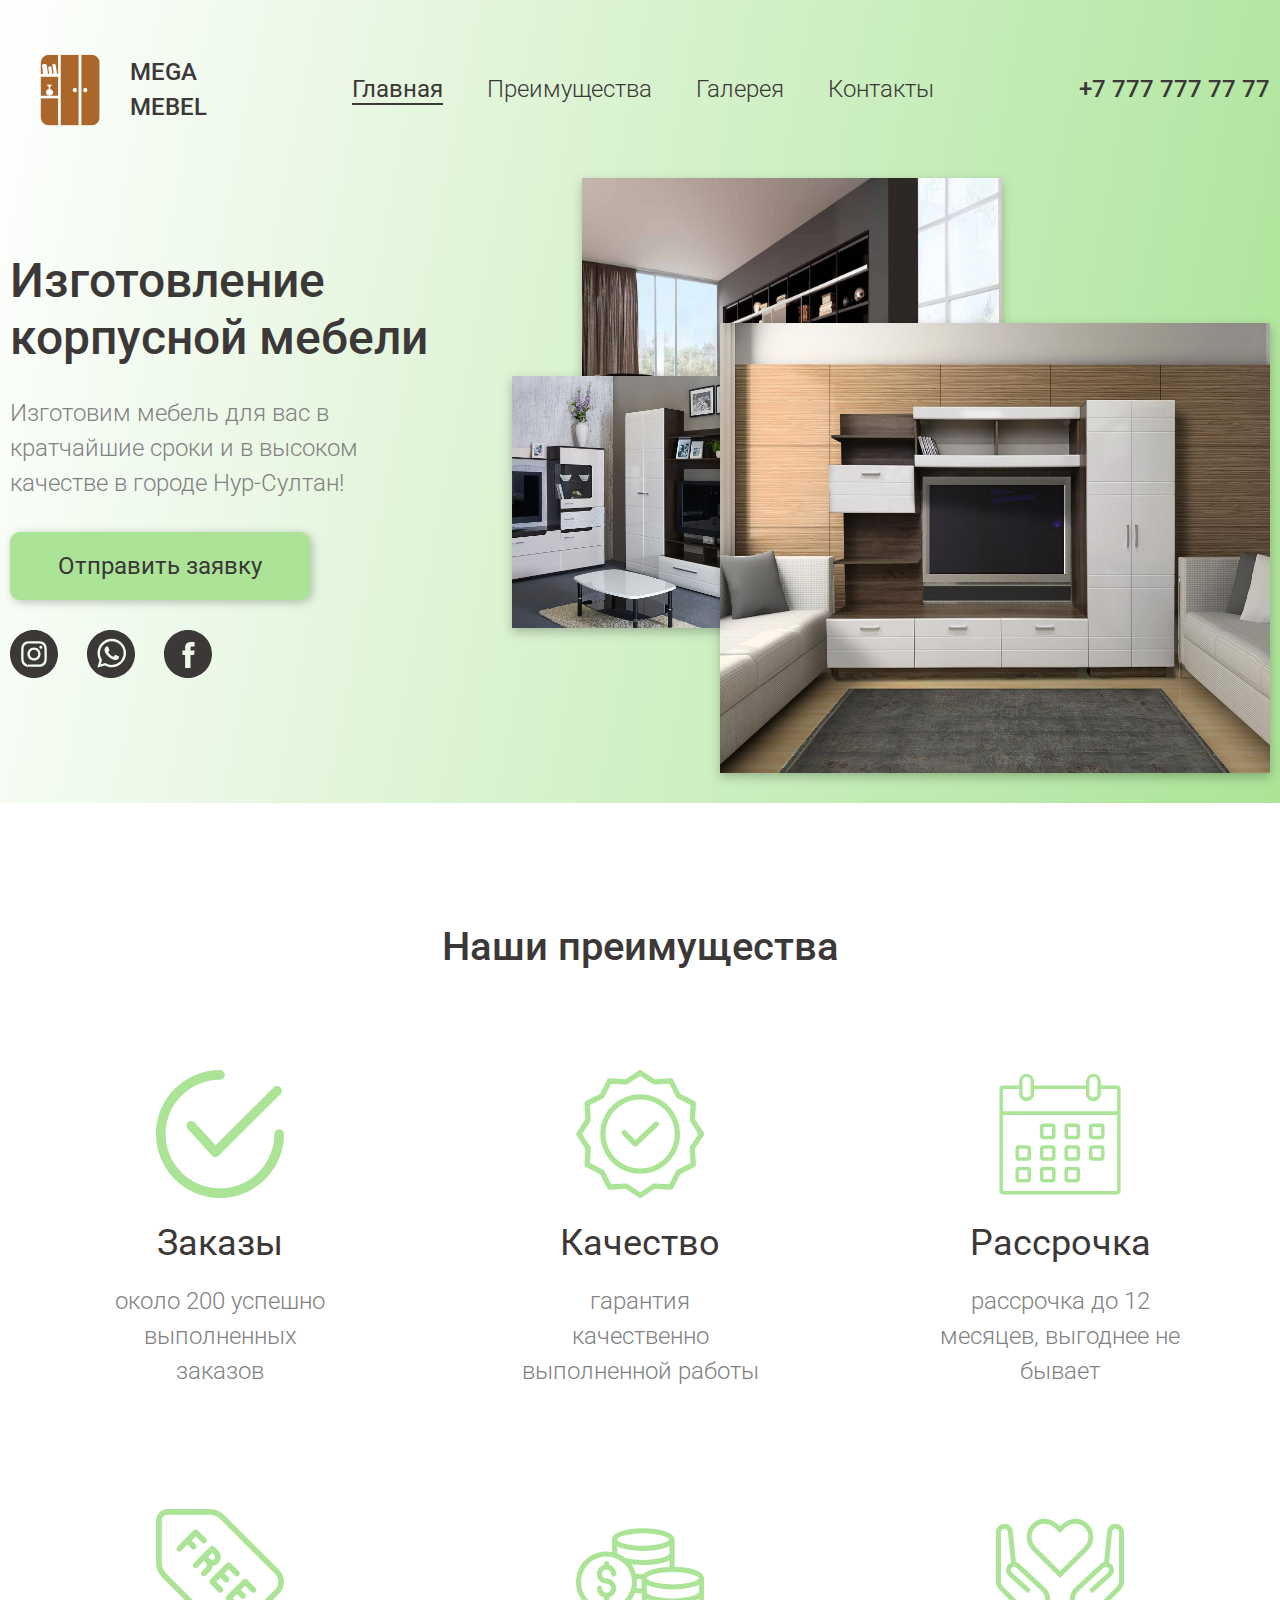
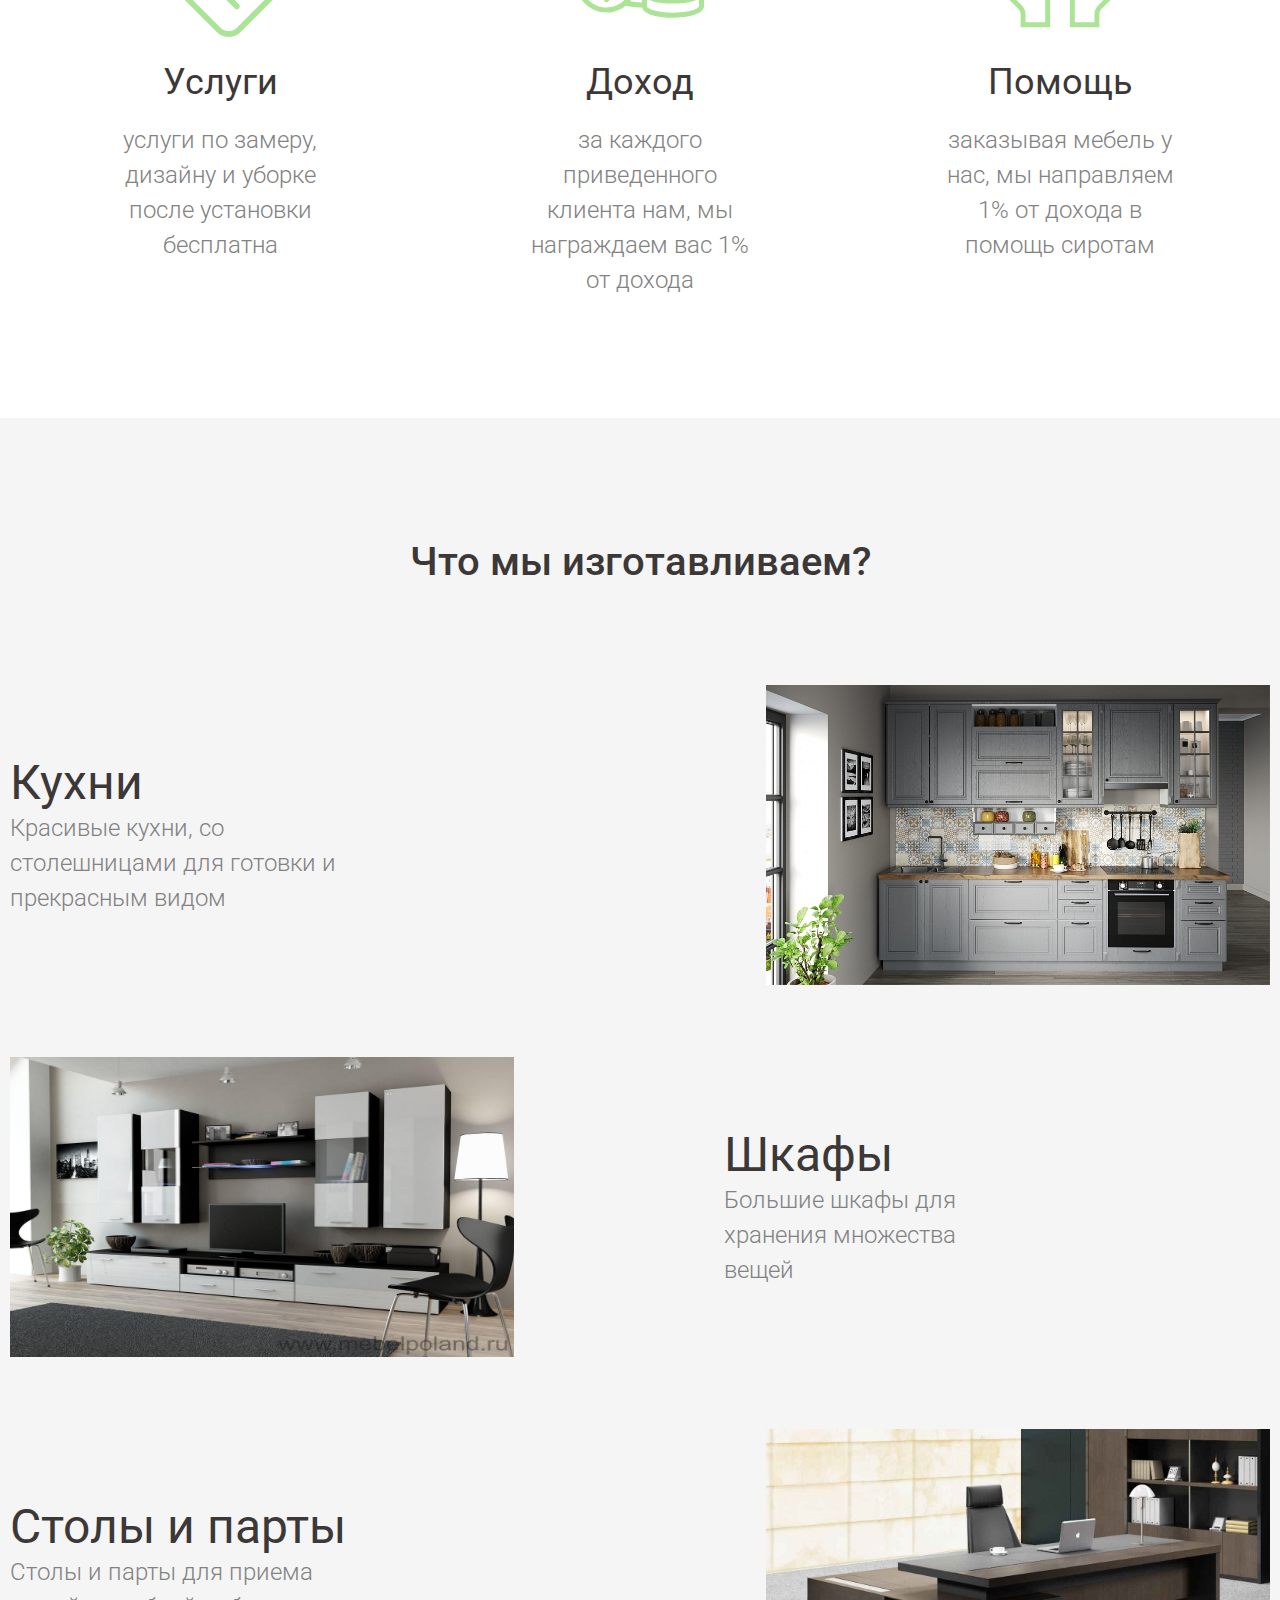
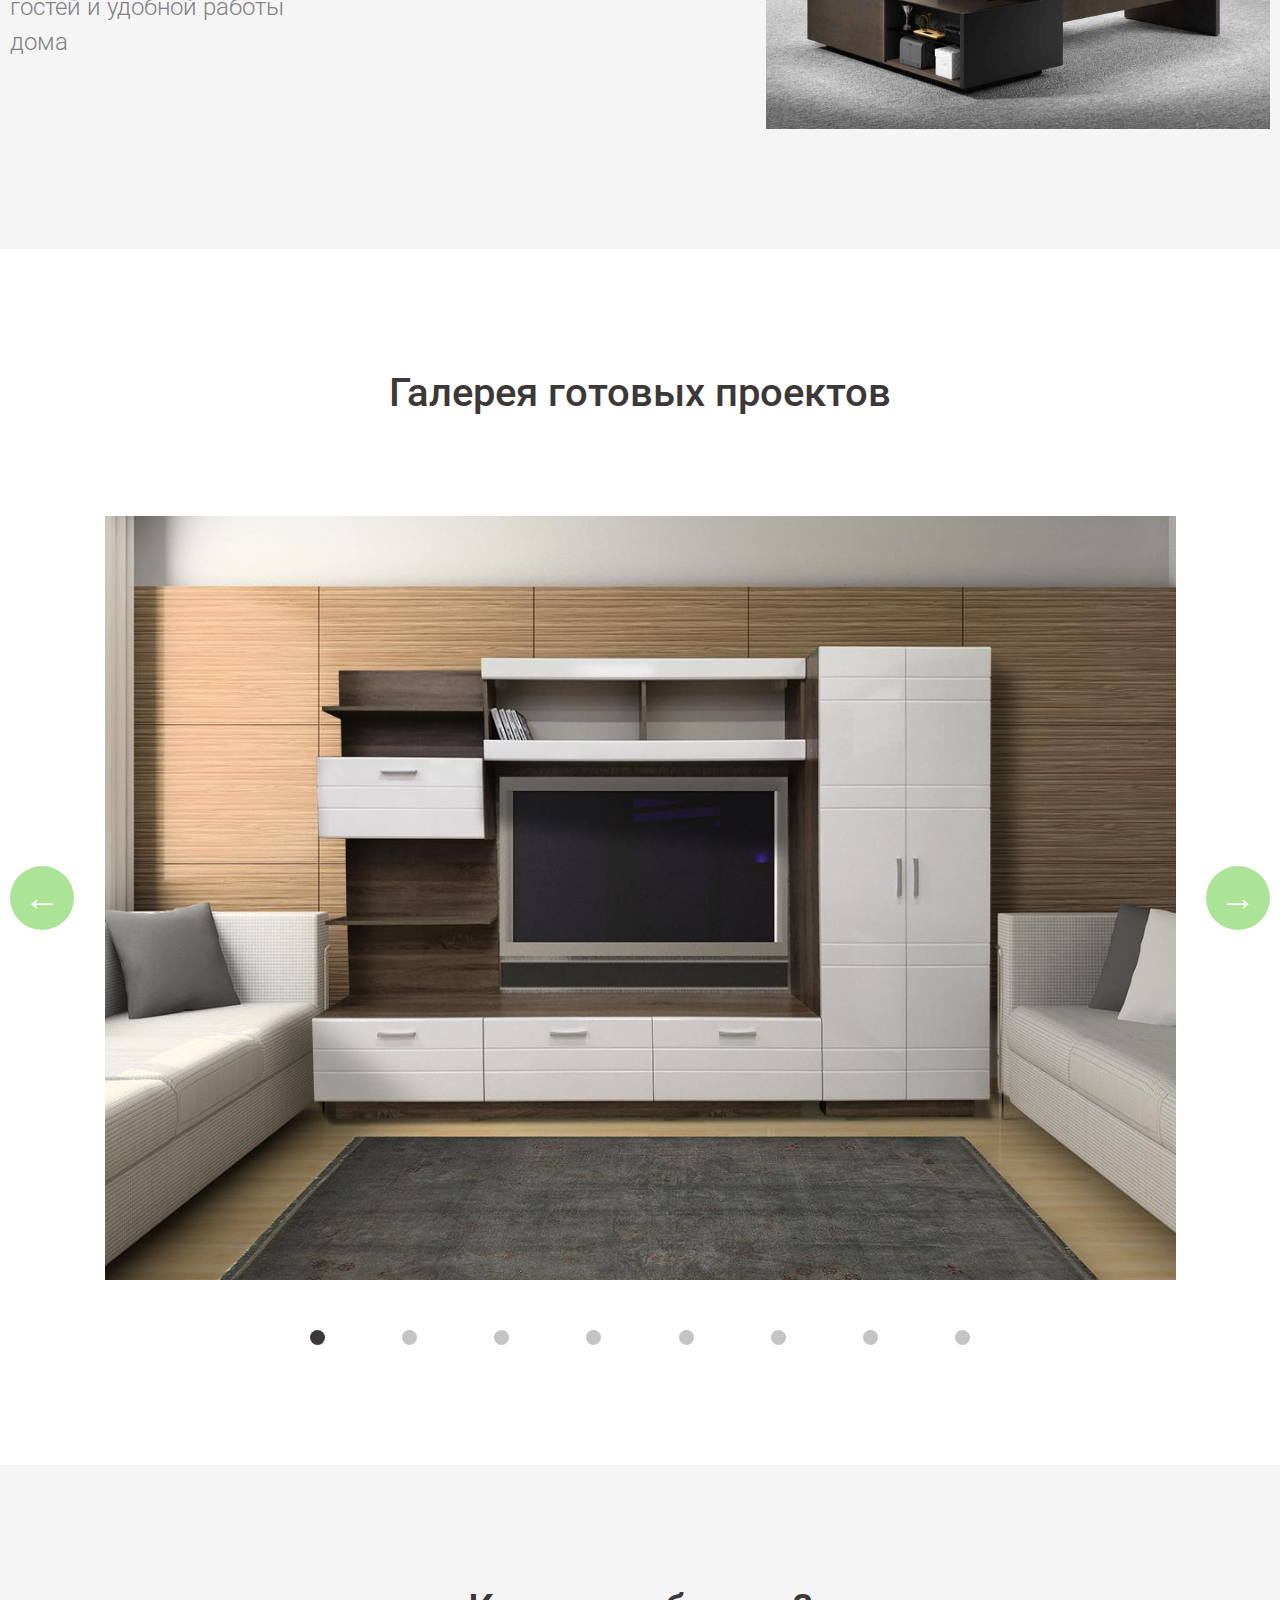
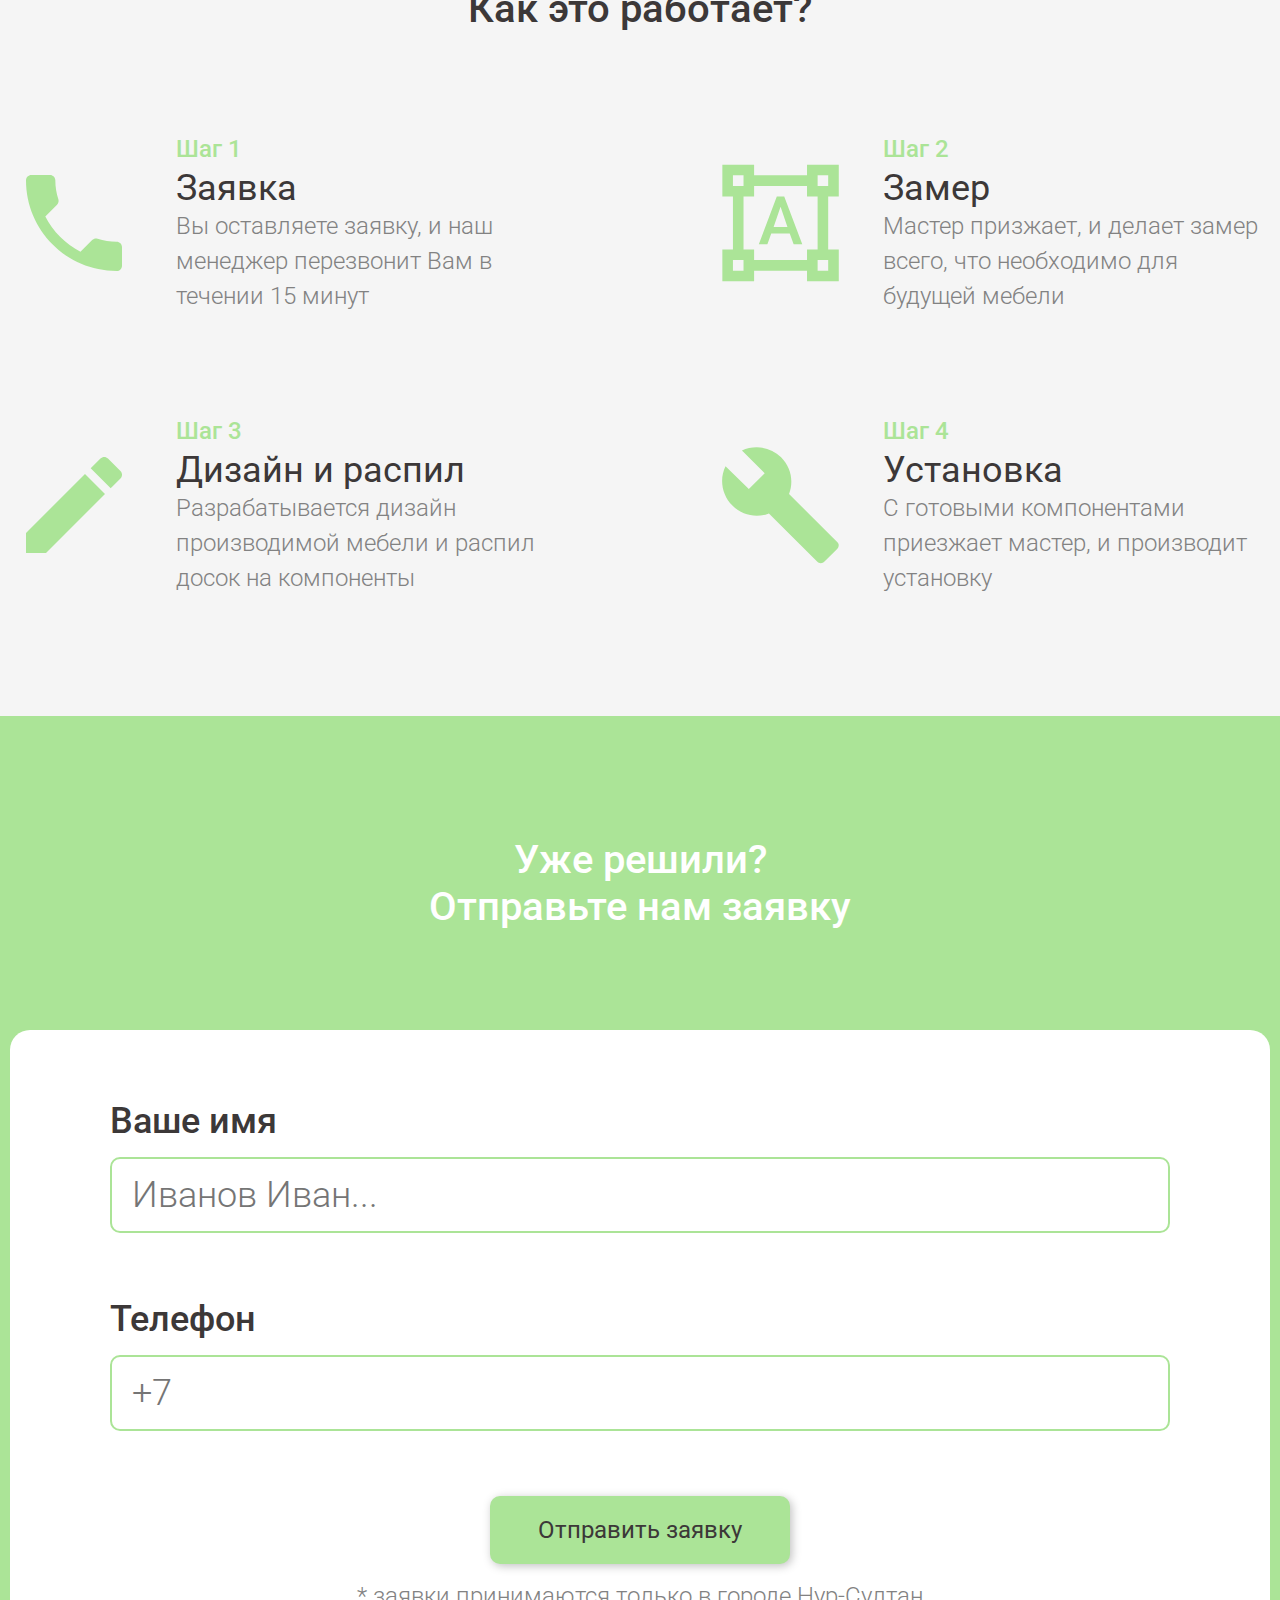
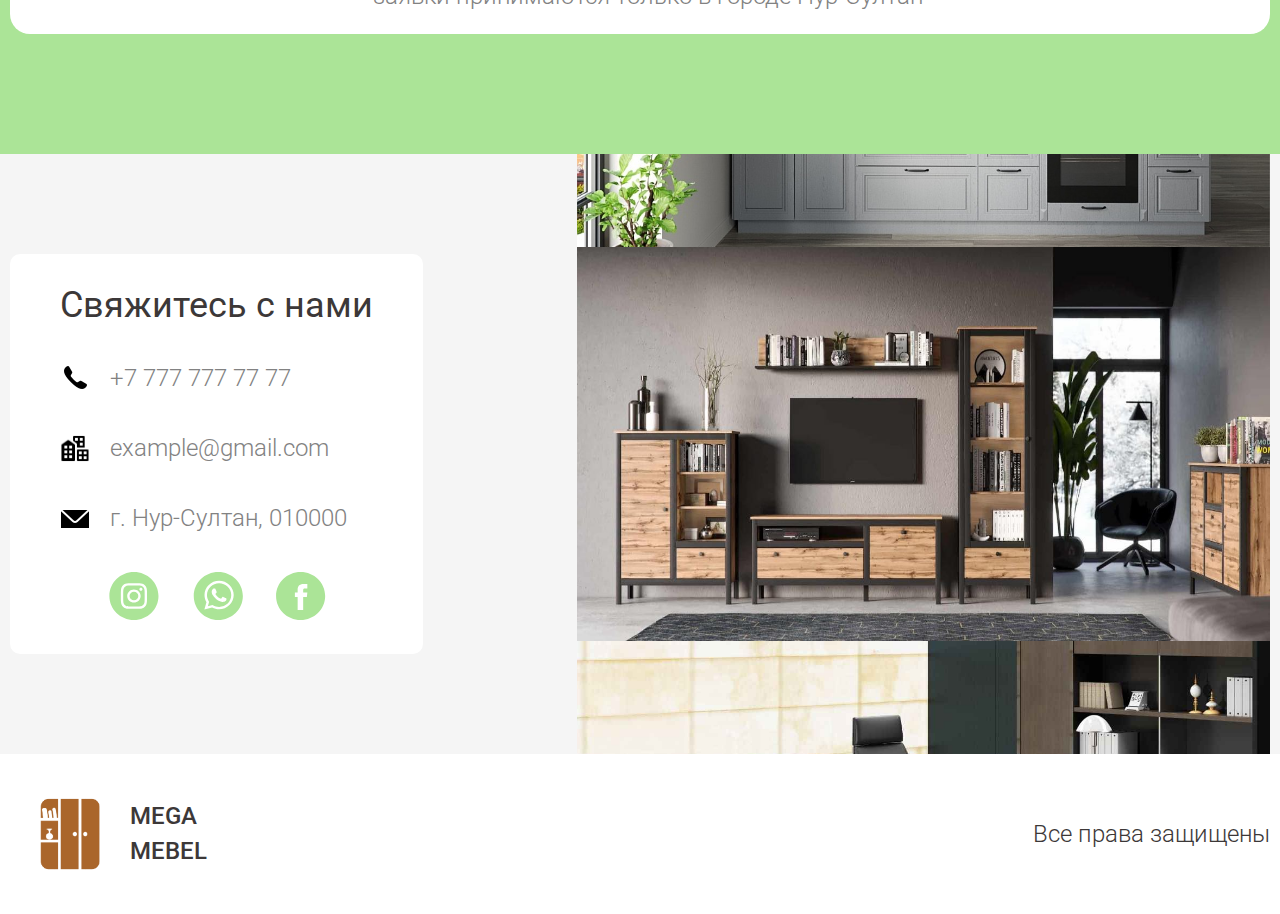
==== index.html @ 8c38f482 "gallery slider features implemented" ====
<!DOCTYPE html>
<html lang="en">
<head>
    <meta charset="UTF-8">
    <meta http-equiv="X-UA-Compatible" content="IE=edge">
    <meta name="viewport" content="width=device-width, initial-scale=1.0">
    <title>MegaMebel</title>
    <link rel="stylesheet" href="style.css">
    <script defer src="main.js"></script>
</head>
<body>
    <header id="main">
        <div class="wrapper header">
            <div class="header__top">
                <div class="logo__container">
                    <img src="assets/images/mebel.png" alt="logo" class="logo" width="120px">
                    <div>
                        <p class="sub-title sub-title_dark">MEGA</p>
                        <p class="sub-title sub-title_dark">MEBEL</p>
                    </div>
                </div>
                <nav class="header__nav">
                    <ul class="menu">
                        <div class="menu-links">
                        <li class="menu__item"><a href="#main" class="menu__link active">Главная</a></li>
                        <li class="menu__item"><a href="#advantages"  class="menu__link">Преимущества</a></li>
                        <li class="menu__item"><a href="#gallery" class="menu__link">Галерея</a></li>
                        <li class="menu__item"><a href="#contacts" class="menu__link">Контакты</a></li>
                        </div>
                    </ul>
                </nav>
                <button class="menu-btn open-menu-btn"><img src="assets/icons/menu.svg" alt=""></button>
                <p class="sub-title sub-title_dark phone">+7 777 777 77 77</p>
            </div>
        <div class="container">
                <div class="header__middle">
                    <div class="offer__container">
                        <h1>Изготовление корпусной мебели</h1>
                        <p class="sub-title">Изготовим мебель для вас в кратчайшие сроки и в высоком качестве в городе Нур-Султан!</p>
                        <button class="btn">Отправить заявку</button>
                        <div class="socials">
                            <a href="https://www.instagram.com/megamebelkz/" class="social-icon"><img src="assets/icons/Instagram_black.svg" alt="" ></a>
                            <a href="https://api.whatsapp.com/send?phone=77022656211" class="social-icon"><img src="assets/icons/WhatsApp_black.svg" alt="" ></a>
                            <a href="" class="social-icon"><img src="assets/icons/Facebook_black.svg" alt="" ></a>
                        </div>
                    </div>
                    <div class="offer__images">
                        <img src="assets/images/6.jpg" alt="" class="offer__image offer__image-1">
                        <img src="assets/images/12.jpg" alt="" class="offer__image offer__image-2">
                        <img src="assets/images/30-1.jpg" alt="" class="offer__image offer__image-3">
                    </div>
                </div>
            </div>
        </div>
    </header>

    <section id="advantages">
        <div class="container">
            <div class="wrapper">
                <div class="content">
                    <h2>Наши преимущества</h2>
                    <div class="advantages__list">
                        <div class="advantages__item">
                            <img src="assets/icons/checked.svg" alt="">
                            <h3 class="title advantages__title">Заказы</h3>
                            <p class="sub-title">около 200 успешно выполненных заказов</p>
                        </div>

                        <div class="advantages__item">
                            <img src="assets/icons/quality.svg" alt="">
                            <h3 class="title advantages__title">Качество</h3>
                            <p class="sub-title">гарантия качественно выполненной работы</p>
                        </div>

                        <div class="advantages__item">
                            <img src="assets/icons/calendar.svg" alt="">
                            <h3 class="title advantages__title">Рассрочка</h3>
                            <p class="sub-title">рассрочка до 12 месяцев, выгоднее не бывает</p>
                        </div>
                        <div class="advantages__item w-margin">
                            <img src="assets/icons/free.svg" alt="">
                            <h3 class="title advantages__title">Услуги</h3>
                            <p class="sub-title">услуги по замеру, дизайну и уборке после установки бесплатна</p>
                        </div>

                        <div class="advantages__item w-margin">
                            <img src="assets/icons/dollar.svg" alt="">
                            <h3 class="title advantages__title">Доход</h3>
                            <p class="sub-title">за каждого приведенного клиента нам, мы награждаем вас 1% от дохода</p>
                        </div>

                        <div class="advantages__item w-margin">
                            <img src="assets/icons/charity.svg" alt="">
                            <h3 class="title advantages__title">Помощь</h3>
                            <p class="sub-title">заказывая мебель у нас, мы направляем 1% от дохода в помощь сиротам</p>
                        </div>
                    </div>
                </div>
            </div>
        </div>
    </section>

    <section id="production">
        <div class="container">
            <div class="wrapper">
                <div class="content">
                    <h2>Что мы изготавливаем?</h2>
                    <div class="production__item">
                        <div>
                            <h3 class="title big-title">Кухни</h3>
                        <p class="sub-title">Красивые кухни, со столешницами для готовки и прекрасным видом</p>
                        </div>
                        <img src="assets/images/kuhonnaya-mebel.jpg" alt="">
                    </div>

                    <div class="production__item production__item_right">
                        <div>
                            <h3 class="title big-title">Шкафы</h3>
                        <p class="sub-title">Большие шкафы для хранения множества вещей</p>
                        </div>
                        <img src="assets/images/15737.750@2x.jpg" alt="">
                    </div>

                    <div class="production__item">
                        <div>
                            <h3 class="title big-title">Столы и парты</h3>
                        <p class="sub-title">Столы и парты для приема гостей и удобной работы дома</p>
                        </div>
                        <img src="assets/images/79b757f9c3e40ebe2acb0b3ceb1c885aa515e4fa_optimizm.jpg" alt="">
                    </div>
                </div>
            </div>
        </div>
    </section>

    <section id="gallery">
        <div class="container">
            <div class="wrapper">
                <div class="content">
                    <h2>Галерея готовых проектов</h2>
                    <div class="gallery-content">
                        <button class="arrow-btn left-arrow">&larr;</button>
                        <img src="" alt="" class="gallery-img">
                        <button class="arrow-btn right-arrow">&rarr;</button>
                    </div>
                    <div class="dots">
                        <div class="dot dot_active"></div>
                        <div class="dot"></div>
                        <div class="dot"></div>
                        <div class="dot"></div>
                        <div class="dot"></div>
                        <div class="dot"></div>
                        <div class="dot"></div>
                        <div class="dot"></div>
                    </div>
                </div>
            </div>
        </div>
    </section>

    <section id="how-it-work">
        <div class="container">
            <div class="wrapper">
                <div class="content">
                    <h2>Как это работает?</h2>
                    <div class="how-it-work__content">
                        <div class="how-it-work__item">
                            <img src="assets/icons/phone.svg" alt="">
                            <div class="how-it-work__text">
                                <p class="sub-title sub-title_green">Шаг 1</p>
                                <h3 class="title">Заявка</h3>
                                <p class="sub-title">Вы оставляете заявку, и наш менеджер  перезвонит Вам в течении 15 минут</p>
                            </div>
                        </div>
                        <div class="how-it-work__item">
                            <img src="assets/icons/format_shapes.svg" alt="">
                            <div class="how-it-work__text">
                                <p class="sub-title sub-title_green">Шаг 2</p>
                                <h3 class="title">Замер</h3>
                                <p class="sub-title">Мастер призжает, и делает замер всего, что необходимо для будущей мебели</p>
                            </div>
                        </div>
                        <div class="how-it-work__item">
                            <img src="assets/icons/create.svg" alt="">
                            <div class="how-it-work__text">
                                <p class="sub-title sub-title_green">Шаг 3</p>
                                <h3 class="title">Дизайн и распил</h3>
                                <p class="sub-title">Разрабатывается дизайн производимой мебели и распил досок на компоненты</p>
                            </div>
                        </div>
                        <div class="how-it-work__item">
                            <img src="assets/icons/build.svg" alt="">
                            <div class="how-it-work__text">
                                <p class="sub-title sub-title_green">Шаг 4</p>
                                <h3 class="title">Установка</h3>
                                <p class="sub-title">С готовыми компонентами приезжает мастер, и производит установку</p>
                            </div>
                        </div>
                    </div>
                </div>
            </div>
        </div>
    </section>
    

    <section id="form">
        <div class="container">
            <div class="wrapper">
                <div class="content">
                    <h2>Уже решили? <br>
                        Отправьте нам заявку</h2>
                        <form class="form__container">
                            <label for="name-input">Ваше имя</label>
                            <input type="text" class="input-name" placeholder="Иванов Иван...">
                            <label for="phone-input">Телефон</label>
                            <input type="text" class="input-phone" placeholder="+7">
                            <button class="btn">Отправить заявку</button>
                            <p class="sub-title">* заявки принимаются только в городе Нур-Султан</p>
                        </form>
                </div>
            </div>
        </div>
    </section>

    <section id="contacts">
        <div class="container">
            <div class="contacts-container">
                <div class="contacts-box">
                    <h3 class="title">Свяжитесь с нами</h3>
                    <div class="contact-item">
                        <img src="assets/icons/Phone small.svg" alt="">
                        <p class="sub-title">+7 777 777 77 77</p>
                    </div>
                    <div class="contact-item">
                        <img src="assets/icons/Downtown.svg" alt="">
                        <p class="sub-title">example@gmail.com</p>
                    </div>
                    <div class="contact-item">
                        <img src="assets/icons/Mail.svg" alt="">
                        <p class="sub-title">г. Нур-Султан, 010000</p>
                    </div>
                    <div class="socials">
                        <a href="https://www.instagram.com/megamebelkz/" class="social-icon"><img src="assets/icons/Instagram_green.svg" alt="" ></a>
                        <a href="https://api.whatsapp.com/send?phone=77022656211" class="social-icon"><img src="assets/icons/WhatsApp_green.svg" alt="" ></a>
                        <a href="" class="social-icon"><img src="assets/icons/Facebook_green.svg" alt="" ></a>
                    </div>
                </div>
                
                <div class="contacts-images">
                    <img src="assets/images/kuhonnaya-mebel.jpg" alt="">
                    <img src="assets/images/Mebel.jpg" alt="">
                    <img src="assets/images/79b757f9c3e40ebe2acb0b3ceb1c885aa515e4fa_optimizm.jpg" alt="">
                </div>
            </div>
        </div>
    </section>

    <footer id="footer">
        <div class="container">
            <div class="wrapper footer">
                <div class="footer-content">
                    <div class="logo__container">
                        <img src="assets/images/mebel.png" alt="logo" class="logo" width="120px">
                        <div>
                            <p class="sub-title sub-title_dark">MEGA</p>
                            <p class="sub-title sub-title_dark">MEBEL</p>
                        </div>
                    </div>
                    <p class="rights-text">Все права защищены</p>
                </div>
            </div>
        </div>
    </footer>

    <div class="burger-menu">
        <div class="menu-links">
            <a href="#main" class="link">Главная</a>
            <a href="#advantages" class="link">Преимущества</a>
            <a href="#gallery" class="link">Галерея</a>
            <a href="#contacts" class="link">Контакты</a>
        </div>
        <button class="menu-btn close-menu-btn"><img src="assets/icons/close.svg" alt=""></button>
    </div>
</body>
</html>
---- style.css ----
@import url("https://fonts.googleapis.com/css2?family=Roboto:wght@300;400;500&display=swap");

/* Variables */
:root {
  --primary: #abe497;
  --title-color: #3c3838;
  --sub-title-color: #828282;
  --section-background: #f5f5f5;
}
/* Variables */

/* General */

*,
*::after,
*::before {
  margin: 0;
  padding: 0;
  box-sizing: border-box;
  font-family: "Roboto", sans-serif;
  color: var(--title-color);
}

.container {
  max-width: 1300px;
  margin: 0 auto;
}

.wrapper {
  padding: 120px 10px;
}

.wrapper.header {
  padding: 30px 10px;
}

.content h2 {
  text-align: center;
  margin-bottom: 100px;
}

h1 {
  font-size: 3rem;
  font-weight: 500;
}

h2 {
  font-size: 40px;
  font-weight: 500;
}

.title {
  font-weight: 400;
  font-size: 36px;
}

.sub-title {
  color: var(--sub-title-color);
  font-weight: 300;
  font-size: 24px;
  line-height: 146%;
}

.sub-title_dark {
  color: #3c3838;
  font-weight: 500;
}

.title.big-title {
  font-size: 3rem;
}

.btn {
  font-family: "Roboto", sans-serif;
  font-size: 24px;
  font-weight: 400;
  color: var(--title-color);
  padding: 20px 48px;
  background-color: var(--primary);
  border-radius: 10px;
  box-shadow: 2px 2px 10px rgba(0, 0, 0, 0.25);
  cursor: pointer;
  border: none;
  width: 300px;
}

.btn:hover {
  filter: brightness(0.9);
}

/* General */

/* Burger menu */

.burger-menu {
  position: fixed;
  top: 0;
  right: 0;
  height: 100vh;
  background-color: #ffffff;
  padding: 2rem;
  text-align: center;
  z-index: 100;
  transition: transform 300ms ease-in-out;
  transform: translateX(100%);
}

.burger-menu a {
  display: block;
  font-size: 2rem;
  text-decoration: none;
  color: var(--title-color);
  margin-bottom: 2rem;
  transition: color 200ms ease-in-out;
}

.burger-menu a:first-child {
  margin-top: 2rem;
}

.burger-menu a:hover {
  color: var(--primary);
}

.close-menu-btn {
  position: fixed;
  top: 20px;
  right: 20px;
}

.menu-btn {
  display: none;
  background-color: transparent;
  border: none;
  cursor: pointer;
}

.menu-btn img {
  width: 40px;
}

/* Burger menu */

/* Header */

.header__top {
  display: flex;
  justify-content: space-between;
  align-items: center;
}

.logo__container {
  display: flex;
  align-items: center;
}

.menu {
  list-style-type: none;
}

.menu__item {
  display: inline-block;
  padding: 0 20px;
}

.menu__link {
  text-decoration: none;
  font-weight: 300;
  font-size: 24px;
}

.menu__link:hover {
  border-bottom: 2px solid var(--title-color);
  line-height: 140%;
}

.menu__link.active {
  border-bottom: 2px solid var(--title-color);
  line-height: 140%;
  font-weight: 400;
}

.header__middle {
  display: flex;
  justify-content: space-between;
}

.offer__container {
  display: flex;
  flex-direction: column;
  width: 430px;
  height: 430px;
  justify-content: space-between;
  margin-top: 102px;
}

.social-icon {
  width: 48px;
  height: 48px;
}

.social-icon:hover > img {
  transform: scale(1.1);
}

.social-icon:not(:first-child) {
  margin-left: 25px;
}

.offer__images {
  width: 783px;
  height: 623px;
  position: relative;
}

.offer__image {
  position: absolute;
  box-shadow: 0px 4px 10px rgba(0, 0, 0, 0.25);
}

.offer__image-1 {
  bottom: 0;
  right: 0;
  width: 550px;
  height: 450px;
  z-index: 3;
}

.offer__image-2 {
  top: 28px;
  left: 95px;
  width: 420px;
  height: 366px;
  z-index: 1;
}

.offer__image-3 {
  left: 25px;
  top: 226px;
  width: 336px;
  height: 252px;
  z-index: 2;
}
/* Header */

/* Advantages section */
.advantages__list {
  display: flex;
  flex-wrap: wrap;
  justify-content: space-around;
}

.advantages__item {
  width: 30%;
  text-align: center;
  margin-bottom: 120px;
}

.advantages__item img {
  width: 128px;
  height: 128px;
  margin-bottom: 20px;
}

.advantages__item h3 {
  margin-bottom: 20px;
}

.advantages__item p {
  width: 240px;
  margin: 0 auto;
}

.advantages__item.w-margin {
  margin-bottom: 0;
}

/* Advantages section  */

/* Production section */

.production__item {
  display: flex;
  align-items: center;
  justify-content: space-between;
}

.production__item_right {
  flex-direction: row-reverse;
}

.production__item img {
  width: 40%;
  height: 300px;
}

.production__item p {
  width: 50%;
}

.production__item:not(:last-child) {
  margin-bottom: 72px;
}

/* Production section */

/* Gallery section */

.gallery-content {
  display: flex;
  align-items: center;
  justify-content: space-between;
  margin-bottom: 50px;
}

.gallery-content img {
  width: 85%;
}

.arrow-btn {
  background-color: var(--primary);
  color: #ffffff;
  font-size: 36px;
  border: none;
  border-radius: 100%;
  width: 64px;
  height: 64px;
  cursor: pointer;
}

.arrow-btn:hover {
  transform: scale(1.1);
}

.dots {
  display: flex;
  justify-content: space-between;
  padding: 0 300px;
}

.dot {
  width: 15px;
  height: 15px;
  background-color: #c4c4c4;
  border-radius: 100%;
}

.dot_active {
  background-color: var(--title-color);
}
/* Gallery section */

/* How it work section */

.how-it-work__content {
  display: grid;
  grid-template-columns: 1fr 1fr;
  grid-template-rows: 1fr 1fr;
  gap: 99px 153px;
}

.how-it-work__item {
  display: flex;
  width: 100%;
  align-items: center;
  justify-content: space-between;
}

.how-it-work__item img {
  width: 128px;
  height: 128px;
}

.how-it-work__text {
  width: 70%;
}

.sub-title_green {
  color: var(--primary);
  font-weight: 500;
}

/* How it work section */

/* Form section  */

#form h2 {
  color: #ffffff;
}

.form__container {
  display: flex;
  min-width: 70%;
  margin: 0 auto;
  flex-direction: column;
  background-color: #ffffff;
  padding: 70px 100px 20px 100px;
  border-radius: 20px;
}

.form__container label {
  display: block;
  text-align: left;
  font-size: 36px;
  font-weight: 500;
  margin-bottom: 15px;
}

.form__container input {
  padding: 15px 20px;
  border-radius: 10px;
  border: 2px solid var(--primary);
  font-size: 36px;
  margin-bottom: 65px;
  font-weight: 300;
}

.form__container .btn {
  margin: 0 auto;
  margin-bottom: 15px;
}

.form__container .sub-title {
  text-align: center;
}

/* Form section  */

/* Contacts */

.contacts-container {
  display: flex;
  justify-content: space-between;
  height: 600px;
  align-items: center;
  overflow: hidden;
  padding: 0px 10px;
}

.contacts-box {
  background-color: #ffffff;
  border-radius: 10px;
  height: 400px;
  display: flex;
  flex-direction: column;
  justify-content: space-between;
  padding: 30px 50px;
}

.contacts-box .title {
  text-align: center;
}

.contacts-box .socials {
  margin: 0 auto;
}

.contact-item {
  display: flex;
  align-items: center;
}

.contact-item .sub-title {
  margin-left: 20px;
}

.contacts-images {
  width: 55%;
}

.contacts-images img {
  margin-top: -10px;
  width: 100%;
  height: 400px;
}

/* Contacts */

.footer {
  padding: 20px 10px;
}

.footer-content {
  display: flex;
  align-items: center;
  justify-content: space-between;
}

.rights-text {
  font-size: 24px;
  font-weight: 300;
  color: var(--title-color);
}

/* Sections background colors */

#main {
  background: linear-gradient(280.88deg, var(--primary), #ffffff);
}

#production {
  background-color: var(--section-background);
}

#how-it-work {
  background-color: var(--section-background);
}

#form {
  background-color: var(--primary);
}

#contacts {
  background-color: var(--section-background);
}

/* Sections background colors */

/* Media queries */
@media (max-width: 1100px) {
  .menu-btn {
    display: block;
  }
  /* Header */

  .wrapper {
    padding: 120px 40px;
  }

  .wrapper.header {
    padding: 30px 40px;
  }

  .container {
    max-width: 1100px;
  }

  .header__nav {
    display: none;
  }

  .phone {
    display: none;
  }

  .header__middle {
    flex-direction: column-reverse;
  }

  .offer__container {
    margin-top: 50px;
  }

  .offer__images {
    width: 590px;
    height: 400px;
    margin: 0 auto;
  }

  .offer__image-1 {
    bottom: 0;
    right: 0;
    width: 430px;
    height: 300px;
    z-index: 3;
  }

  .offer__image-2 {
    top: 14px;
    left: 80px;
    width: 298px;
    height: 223px;
    z-index: 1;
  }

  .offer__image-3 {
    left: 17px;
    top: 170px;
    width: 238px;
    height: 169px;
    z-index: 2;
  }
  /* Header */

  /* Advantages */
  .advantages__item {
    width: 45%;
  }
  /* Advantages */

  /* Production */

  .production__item,
  .production__item_right {
    flex-direction: column-reverse;
  }

  .production__item img {
    width: 90%;
    height: 350px;
  }

  .production__item div {
    margin-top: 30px;
    width: 100%;
  }

  .production__item p {
    width: 40%;
  }

  /* Gallery */
  .arrow-btn {
    width: 40px;
    height: 40px;
    font-size: 24px;
  }

  .dots {
    padding: 0 175px;
  }
  /* Gallery */

  /* How it work */
  .how-it-work__content {
    gap: 60px 110px;
  }

  .how-it-work__item {
    flex-direction: column;
    align-items: flex-start;
  }

  .how-it-work__text {
    width: 100%;
  }

  /* How it work */

  /* Contacts */

  .contacts-container {
    position: relative;
    padding: 0;
  }

  .contacts-box {
    width: 50%;
    margin: 0 auto;
    position: absolute;
    top: 50%;
    left: 50%;
    transform: translate(-50%, -50%);
    padding: 30px 30px;
  }

  .contacts-images {
    width: 100%;
  }

  .footer {
    padding: 20px 10px;
  }
  /* Contacts */
}

@media (min-width: 320px) and (max-width: 750px) {
  /* General */
  .content h2 {
    text-align: center;
    margin-bottom: 50px;
  }

  .wrapper {
    padding: 60px 10px;
  }

  .wrapper.header {
    padding: 25px 10px;
  }

  .container {
    max-width: 768px;
  }

  h1 {
    font-size: 36px;
    font-weight: 500;
  }

  h2 {
    font-size: 24px;
    font-weight: 500;
  }

  .title {
    font-weight: 400;
    font-size: 24px;
  }

  .sub-title {
    color: var(--sub-title-color);
    font-weight: 300;
    font-size: 18px;
    line-height: 146%;
  }

  .sub-title_green {
    color: var(--primary);
    font-weight: 500;
  }

  .sub-title_dark {
    color: #3c3838;
    font-weight: 500;
  }

  .title.big-title {
    font-size: 36px;
  }

  /* General */

  /* Header */

  .logo {
    width: 80px;
  }
  .offer__images {
    display: none;
  }

  .offer__container {
    width: 100%;
    height: 350px;
    text-align: center;
  }

  .btn {
    margin: 0 auto;
    padding: 15px 34px;
    width: 90%;
    font-size: 18px;
  }
  /* Header */

  /* Advantages */
  .advantages__item {
    width: 100%;
    margin-top: 40px;
    margin-bottom: 0;
  }

  .w-margin {
    margin-top: 40px;
  }

  .advantages__item img {
    width: 100px;
    height: 100px;
    margin-bottom: 20px;
  }

  .advantages__item h3 {
    margin-bottom: 10px;
  }
  /* Advantages */

  /* Production */

  .production__item {
    margin-bottom: 40px;
    text-align: center;
  }

  .production__item img {
    width: 100%;
    height: auto;
  }

  .production__item p {
    width: 80%;
    margin: 0 auto;
  }
  /* Production */

  /* Gallery */
  .gallery-content {
    flex-wrap: wrap;
    margin-bottom: 10px;
  }

  .gallery-content img {
    order: 1;
    width: 100%;
    margin-bottom: 10px;
  }

  .gallery-content .arrow-btn {
    order: 2;
  }

  .dots {
    padding: 0 20px;
  }

  .dot {
    width: 10px;
    height: 10px;
  }
  /* Gallery */

  /* How it work */
  .how-it-work__content {
    display: block;
  }

  .how-it-work__item {
    text-align: center;
    margin-top: 40px;
  }

  .how-it-work__item img {
    margin: 0 auto;
    width: 100px;
    height: 100px;
  }
  /* How it work */

  /* Form */
  .form__container {
    padding: 15px;
  }

  .form__container label {
    font-size: 18px;
    margin-bottom: 7px;
  }

  .form__container input {
    font-size: 18px;
    padding: 8px;
    margin-bottom: 15px;
  }

  /* Form */

  /* Contacts */

  .contacts-container {
    height: 350px;
  }

  .contacts-images img {
    width: 100%;
    height: 200px;
  }

  .contacts-box {
    width: 90%;
    height: 80%;
    padding: 25px 20px;
  }

  .social-icon img {
    width: 36px;
    height: 36px;
  }

  .contact-item img {
    width: 24px;
    height: 24px;
  }
  /* Contacts */

  /* Footer */
  .footer {
    padding: 20px 10px;
  }

  .rights-text {
    font-size: 18px;
    text-align: right;
  }

  /* Footer */

  .burger-menu {
    padding: 1.5rem;
  }

  .burger-menu a {
    font-size: 1.5rem;
    margin-bottom: 1.5rem;
  }

  .menu-btn img {
    width: 30px;
    height: 30px;
  }
}
/* Media queries */
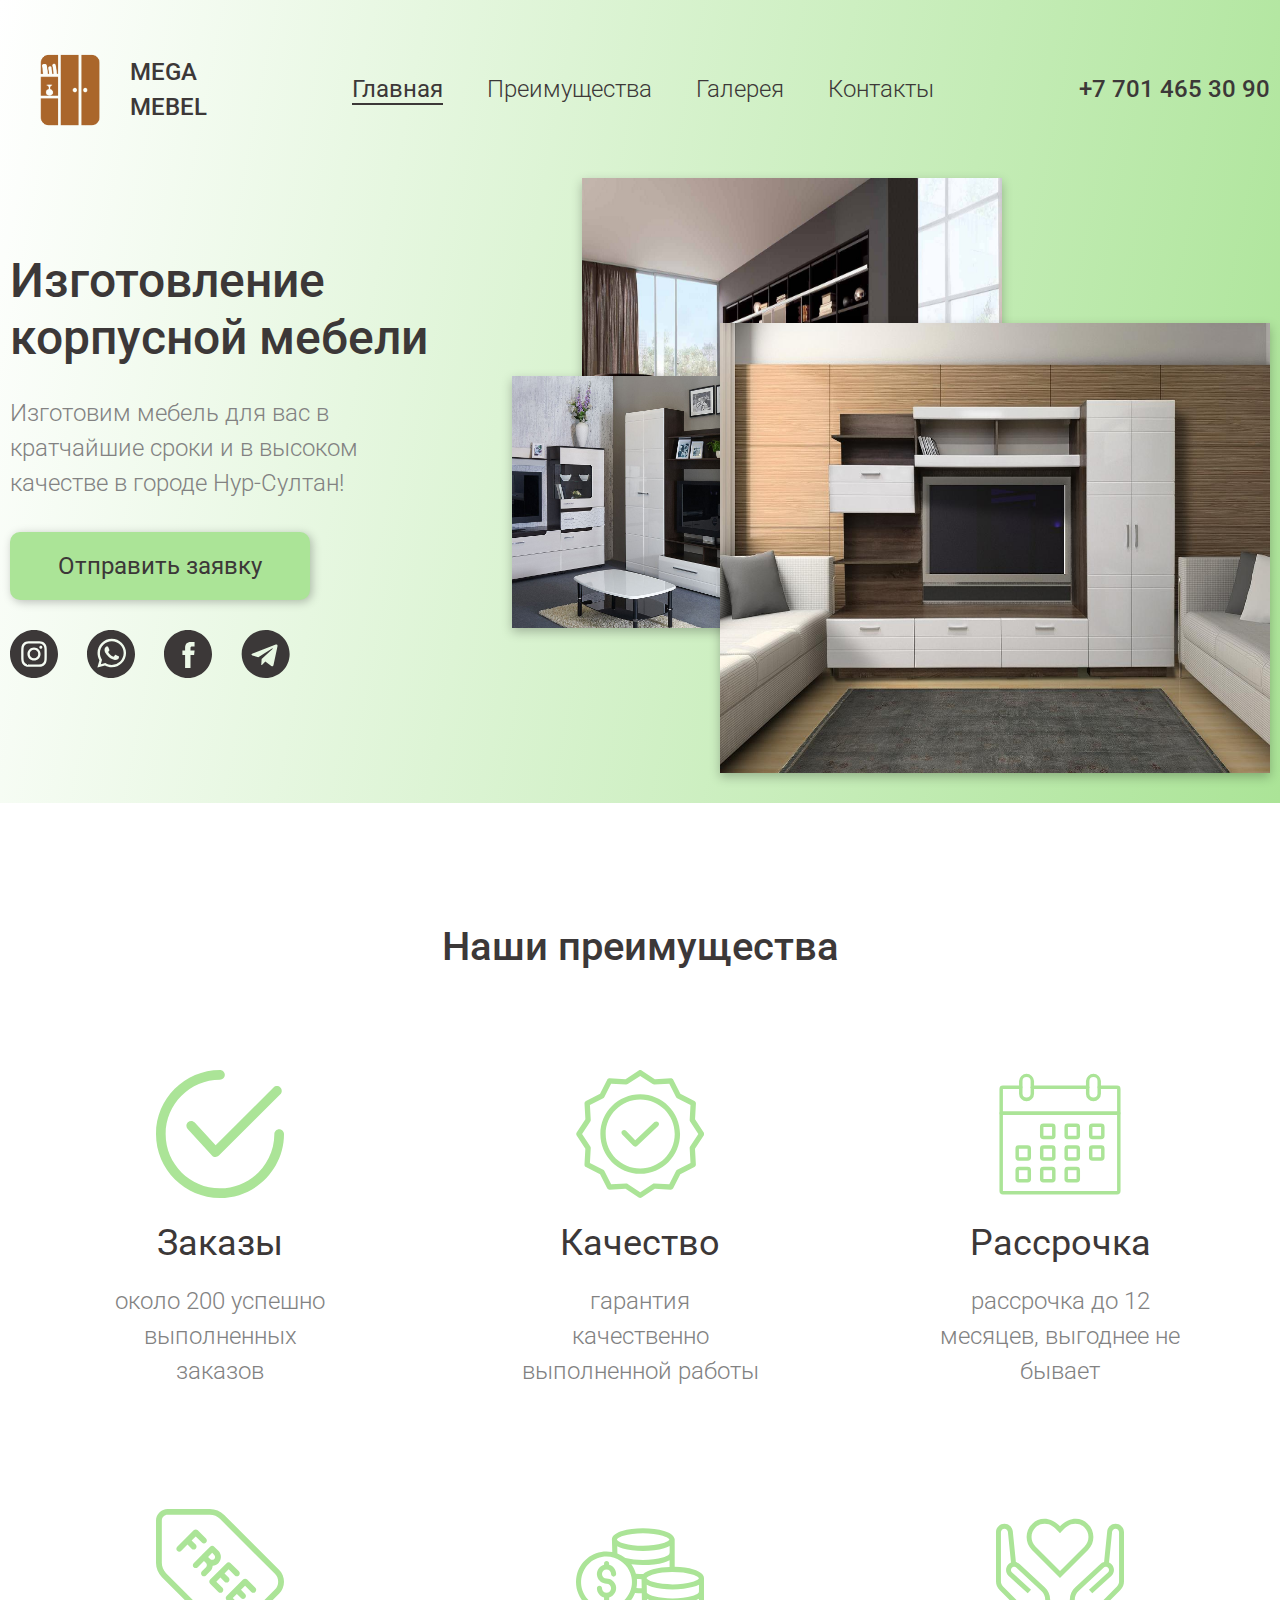
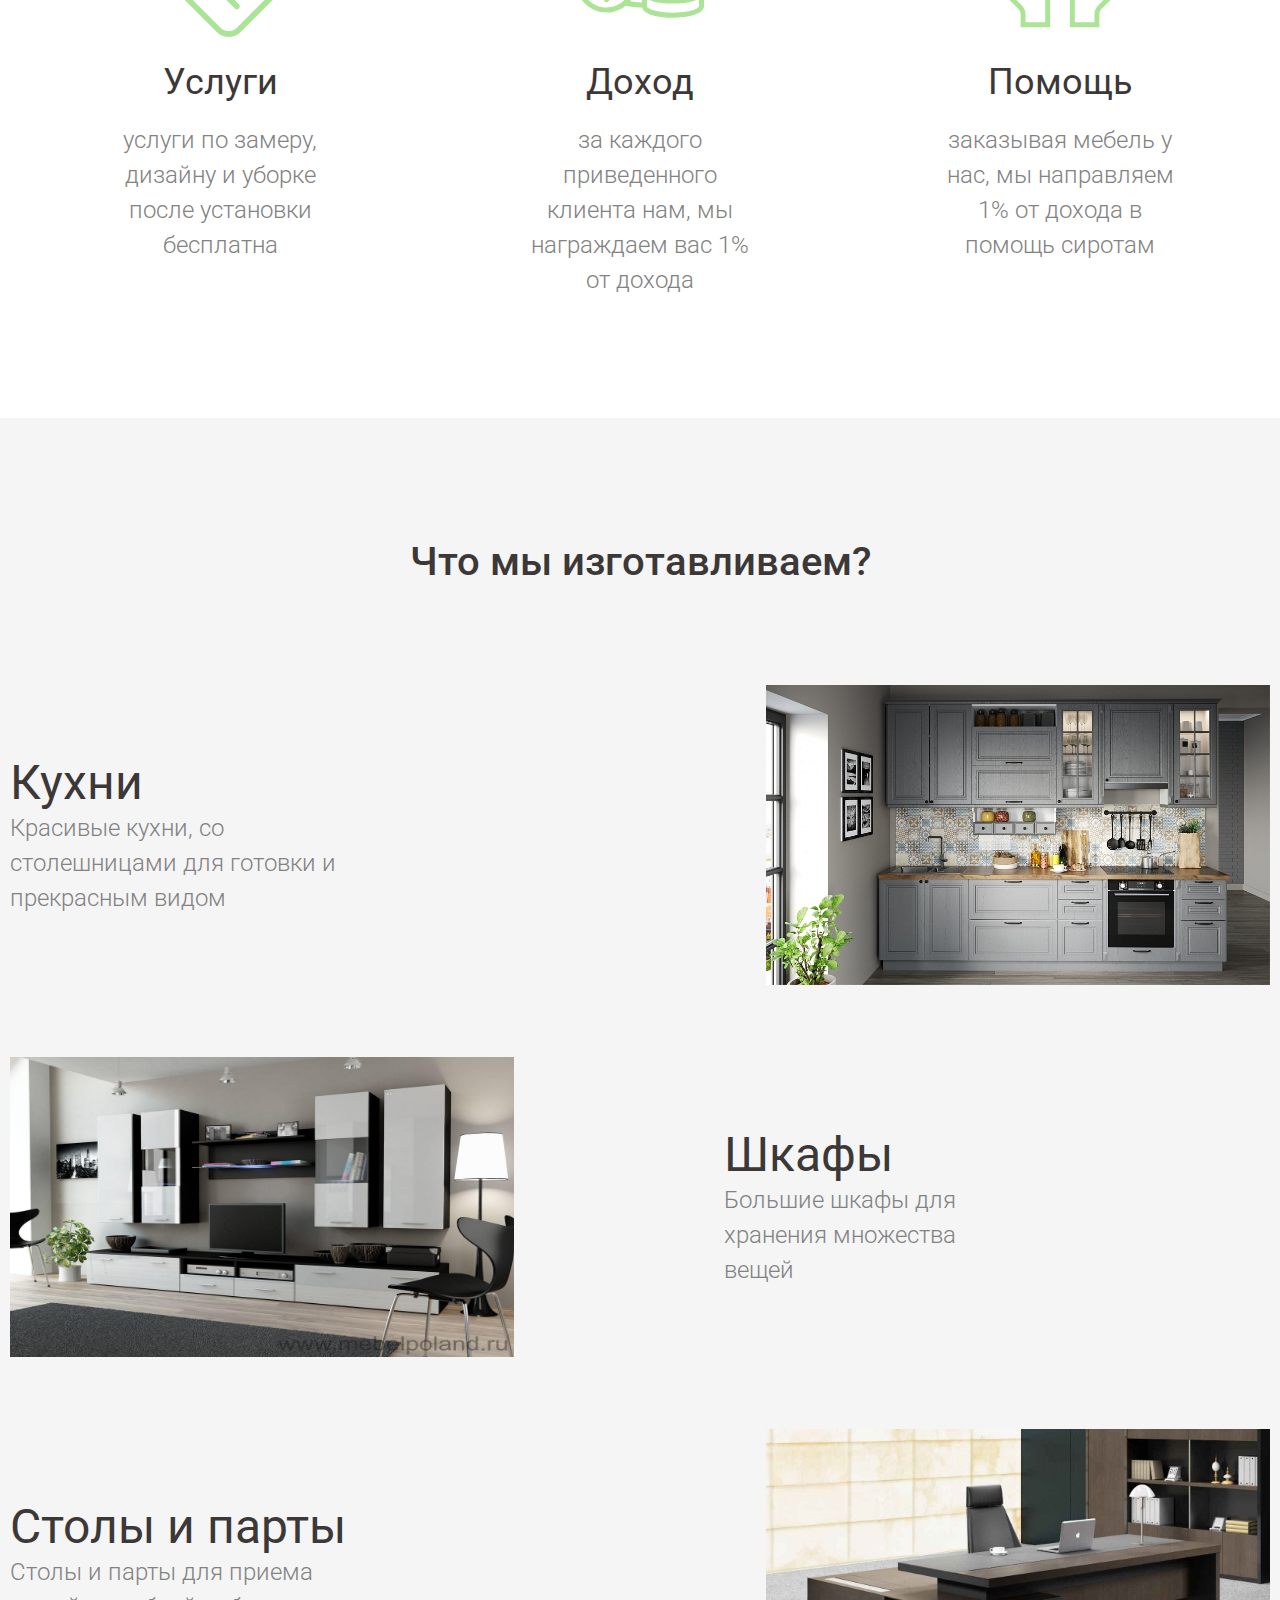
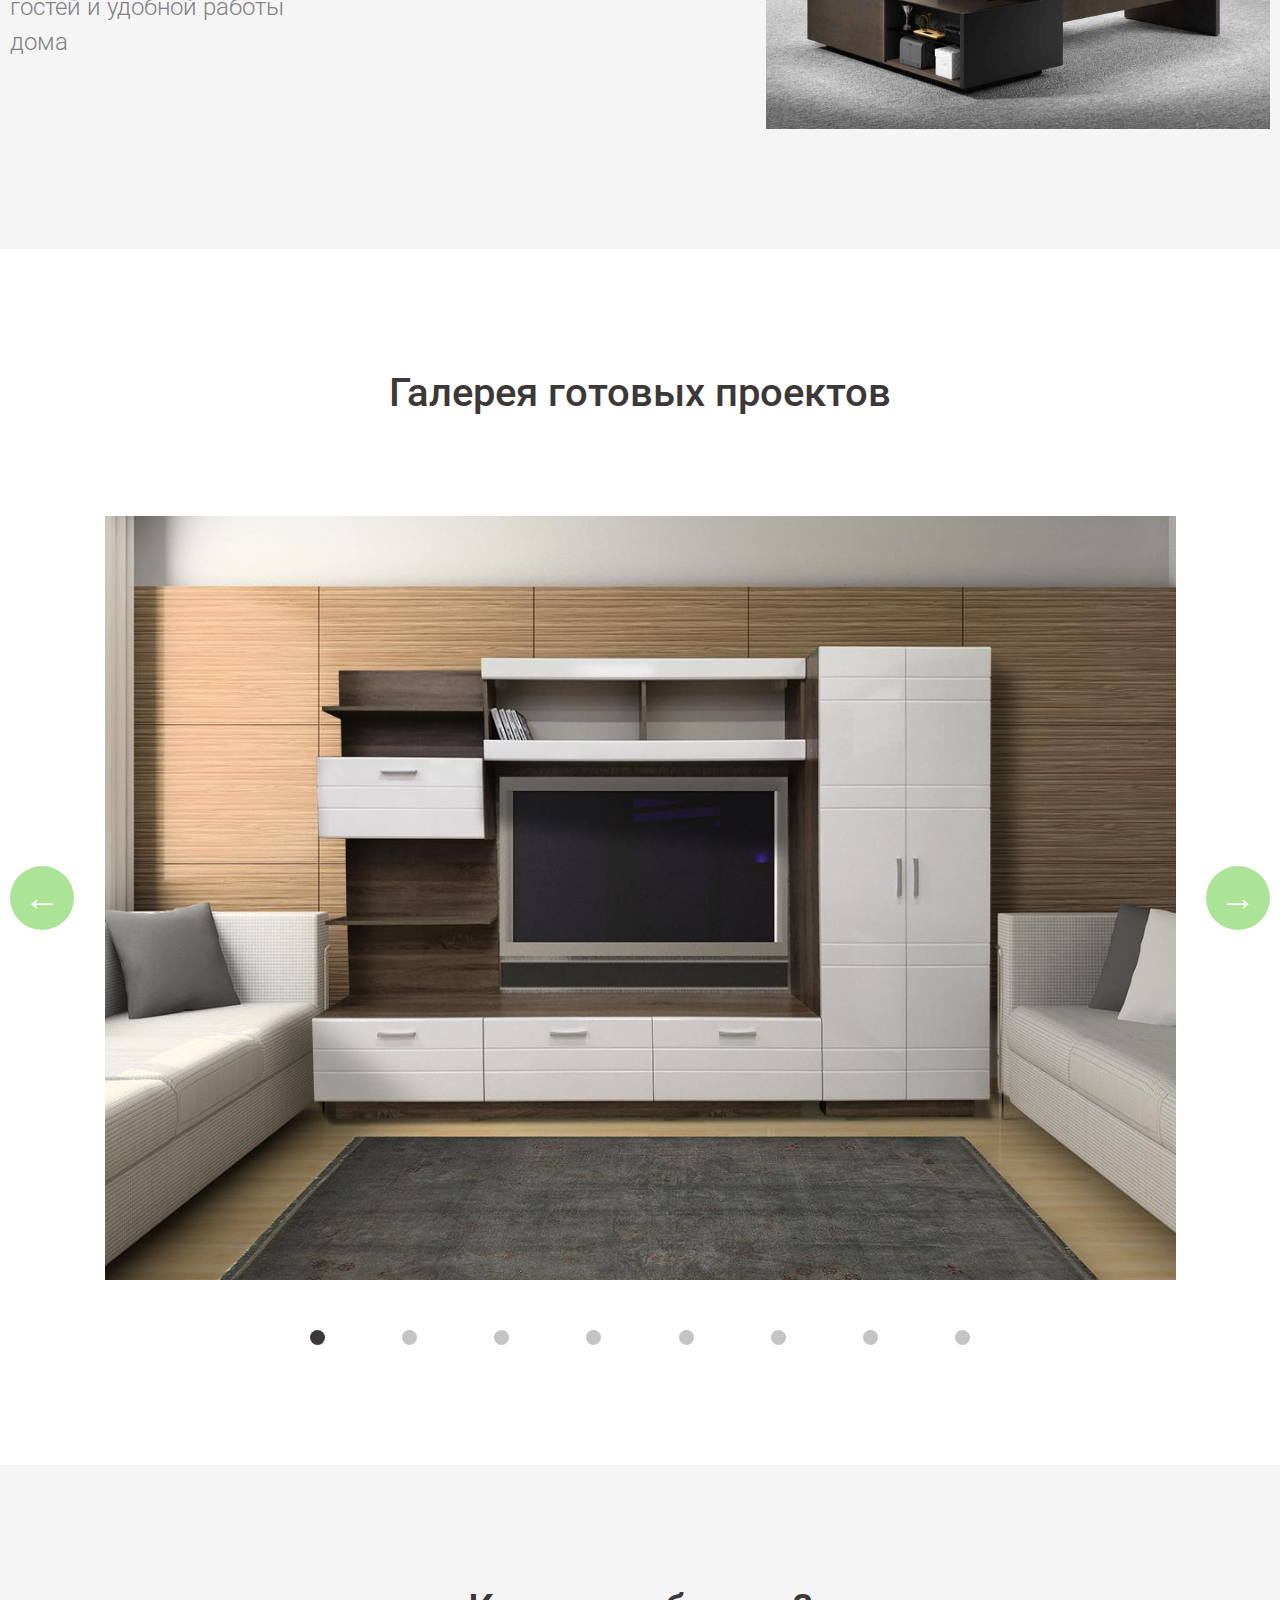
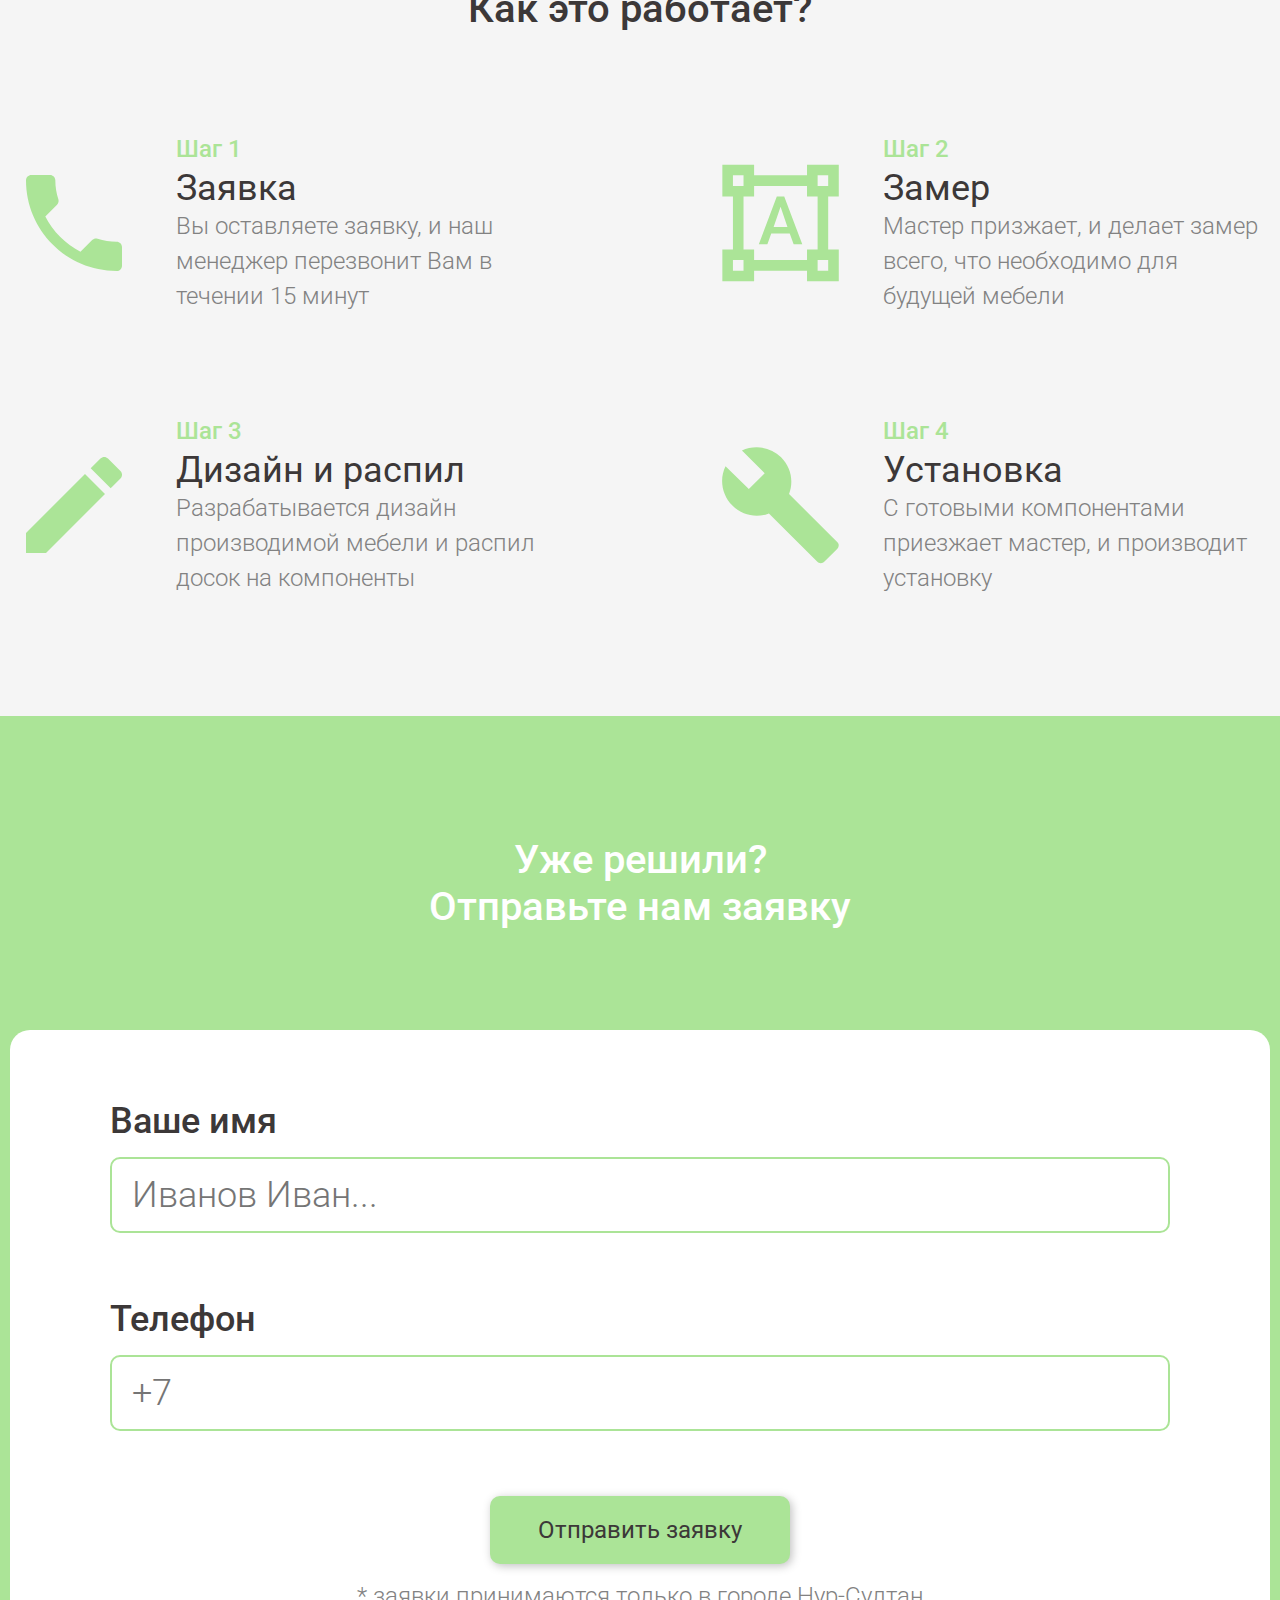
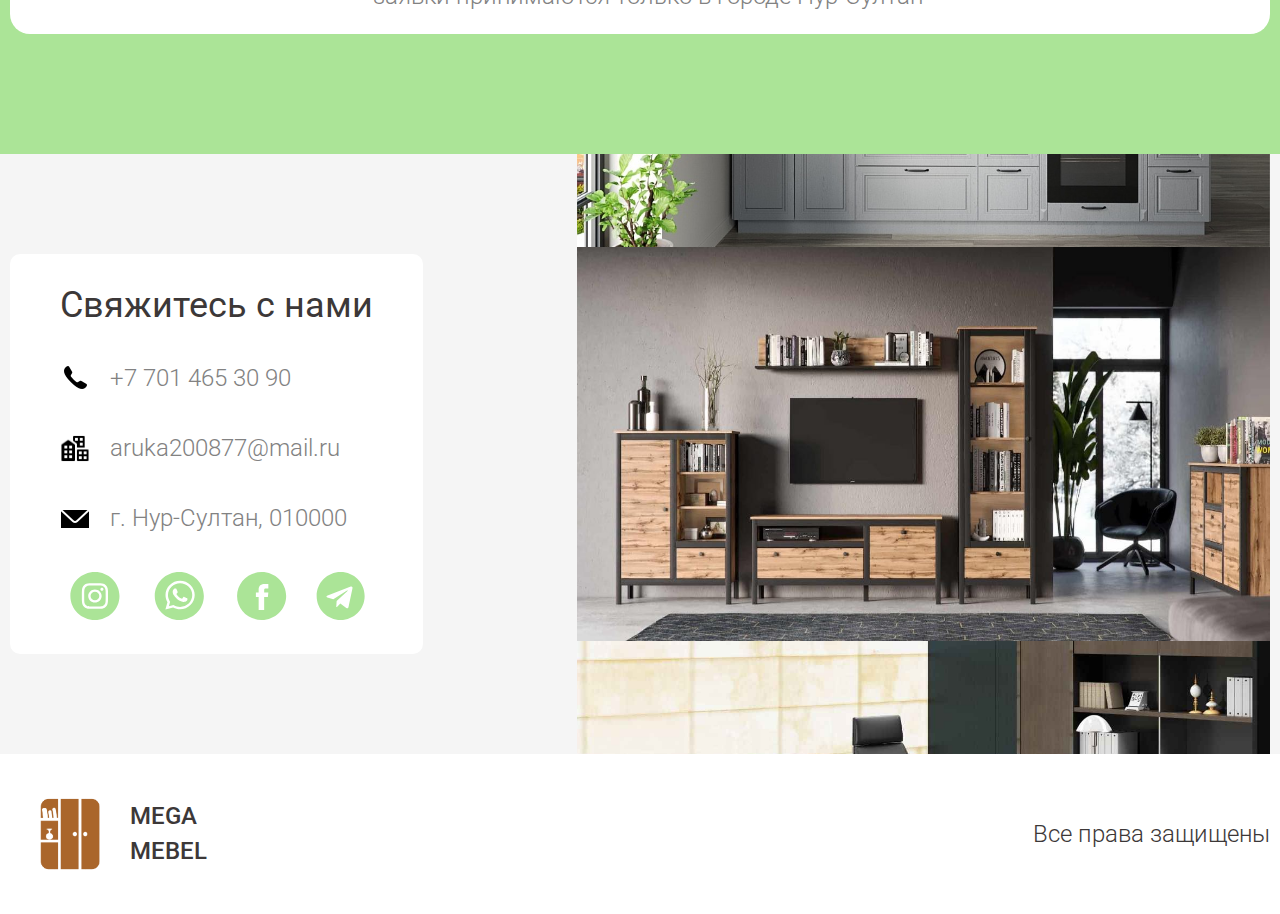
==== commit 05bbd1c5: "success page to notify user created" ====
--- a/index.html
+++ b/index.html
@@ -4,8 +4,9 @@
     <meta charset="UTF-8">
     <meta http-equiv="X-UA-Compatible" content="IE=edge">
     <meta name="viewport" content="width=device-width, initial-scale=1.0">
-    <title>MegaMebel</title>
-    <link rel="stylesheet" href="style.css">
+    <title>Mega Mebel</title>
+    <link rel="stylesheet" href="main.css">
+    <link rel="icon" href="assets/images/mebel.png">
     <script defer src="main.js"></script>
 </head>
 <body>
@@ -30,7 +31,7 @@
                     </ul>
                 </nav>
                 <button class="menu-btn open-menu-btn"><img src="assets/icons/menu.svg" alt=""></button>
-                <p class="sub-title sub-title_dark phone">+7 777 777 77 77</p>
+                <p class="sub-title sub-title_dark phone">+7 701 465 30 90</p>
             </div>
         <div class="container">
                 <div class="header__middle">
@@ -42,6 +43,7 @@
                             <a href="https://www.instagram.com/megamebelkz/" class="social-icon"><img src="assets/icons/Instagram_black.svg" alt="" ></a>
                             <a href="https://api.whatsapp.com/send?phone=77022656211" class="social-icon"><img src="assets/icons/WhatsApp_black.svg" alt="" ></a>
                             <a href="" class="social-icon"><img src="assets/icons/Facebook_black.svg" alt="" ></a>
+                            <a href="" class="social-icon"><img src="assets/icons/Telegram_black.svg" alt="" ></a>
                         </div>
                     </div>
                     <div class="offer__images">
@@ -209,11 +211,11 @@
                 <div class="content">
                     <h2>Уже решили? <br>
                         Отправьте нам заявку</h2>
-                        <form class="form__container">
+                        <form class="form__container" action="telegram.php" method="POST">
                             <label for="name-input">Ваше имя</label>
-                            <input type="text" class="input-name" placeholder="Иванов Иван...">
+                            <input type="text" class="input-name" name="user_name" placeholder="Иванов Иван..." required="true">
                             <label for="phone-input">Телефон</label>
-                            <input type="text" class="input-phone" placeholder="+7">
+                            <input type="text" class="input-phone" name="user_phone" placeholder="+7" required="true">
                             <button class="btn">Отправить заявку</button>
                             <p class="sub-title">* заявки принимаются только в городе Нур-Султан</p>
                         </form>
@@ -229,11 +231,11 @@
                     <h3 class="title">Свяжитесь с нами</h3>
                     <div class="contact-item">
                         <img src="assets/icons/Phone small.svg" alt="">
-                        <p class="sub-title">+7 777 777 77 77</p>
+                        <p class="sub-title">+7 701 465 30 90</p>
                     </div>
                     <div class="contact-item">
                         <img src="assets/icons/Downtown.svg" alt="">
-                        <p class="sub-title">example@gmail.com</p>
+                        <p class="sub-title">aruka200877@mail.ru</p>
                     </div>
                     <div class="contact-item">
                         <img src="assets/icons/Mail.svg" alt="">
@@ -243,6 +245,7 @@
                         <a href="https://www.instagram.com/megamebelkz/" class="social-icon"><img src="assets/icons/Instagram_green.svg" alt="" ></a>
                         <a href="https://api.whatsapp.com/send?phone=77022656211" class="social-icon"><img src="assets/icons/WhatsApp_green.svg" alt="" ></a>
                         <a href="" class="social-icon"><img src="assets/icons/Facebook_green.svg" alt="" ></a>
+                        <a href="" class="social-icon"><img src="assets/icons/Telegram_green.svg" alt="" ></a>
                     </div>
                 </div>
                 
--- a/main.css
+++ b/main.css
@@ -0,0 +1,928 @@
+@import url("https://fonts.googleapis.com/css2?family=Roboto:wght@300;400;500&display=swap");
+
+/* Variables */
+:root {
+  --primary: #abe497;
+  --title-color: #3c3838;
+  --sub-title-color: #828282;
+  --section-background: #f5f5f5;
+}
+/* Variables */
+
+/* General */
+
+*,
+*::after,
+*::before {
+  margin: 0;
+  padding: 0;
+  box-sizing: border-box;
+  font-family: "Roboto", sans-serif;
+  color: var(--title-color);
+}
+
+.container {
+  max-width: 1300px;
+  margin: 0 auto;
+}
+
+.wrapper {
+  padding: 120px 10px;
+}
+
+.wrapper.header {
+  padding: 30px 10px;
+}
+
+.content h2 {
+  text-align: center;
+  margin-bottom: 100px;
+}
+
+h1 {
+  font-size: 3rem;
+  font-weight: 500;
+}
+
+h2 {
+  font-size: 40px;
+  font-weight: 500;
+}
+
+.title {
+  font-weight: 400;
+  font-size: 36px;
+}
+
+.sub-title {
+  color: var(--sub-title-color);
+  font-weight: 300;
+  font-size: 24px;
+  line-height: 146%;
+}
+
+.sub-title_dark {
+  color: #3c3838;
+  font-weight: 500;
+}
+
+.title.big-title {
+  font-size: 3rem;
+}
+
+.btn {
+  font-family: "Roboto", sans-serif;
+  font-size: 24px;
+  font-weight: 400;
+  color: var(--title-color);
+  padding: 20px 48px;
+  background-color: var(--primary);
+  border-radius: 10px;
+  box-shadow: 2px 2px 10px rgba(0, 0, 0, 0.25);
+  cursor: pointer;
+  border: none;
+  width: 300px;
+}
+
+.btn:hover {
+  filter: brightness(0.9);
+}
+
+/* General */
+
+/* Burger menu */
+
+.burger-menu {
+  position: fixed;
+  top: 0;
+  right: 0;
+  height: 100vh;
+  background-color: #ffffff;
+  padding: 2rem;
+  text-align: center;
+  z-index: 100;
+  transition: transform 300ms ease-in-out;
+  transform: translateX(100%);
+}
+
+.burger-menu a {
+  display: block;
+  font-size: 2rem;
+  text-decoration: none;
+  color: var(--title-color);
+  margin-bottom: 2rem;
+  transition: color 200ms ease-in-out;
+}
+
+.burger-menu a:first-child {
+  margin-top: 2rem;
+}
+
+.burger-menu a:hover {
+  color: var(--primary);
+}
+
+.close-menu-btn {
+  position: fixed;
+  top: 20px;
+  right: 20px;
+}
+
+.menu-btn {
+  display: none;
+  background-color: transparent;
+  border: none;
+  cursor: pointer;
+}
+
+.menu-btn img {
+  width: 40px;
+}
+
+/* Burger menu */
+
+/* Header */
+
+.header__top {
+  display: flex;
+  justify-content: space-between;
+  align-items: center;
+}
+
+.logo__container {
+  display: flex;
+  align-items: center;
+}
+
+.menu {
+  list-style-type: none;
+}
+
+.menu__item {
+  display: inline-block;
+  padding: 0 20px;
+}
+
+.menu__link {
+  text-decoration: none;
+  font-weight: 300;
+  font-size: 24px;
+}
+
+.menu__link:hover {
+  border-bottom: 2px solid var(--title-color);
+  line-height: 140%;
+}
+
+.menu__link.active {
+  border-bottom: 2px solid var(--title-color);
+  line-height: 140%;
+  font-weight: 400;
+}
+
+.header__middle {
+  display: flex;
+  justify-content: space-between;
+}
+
+.offer__container {
+  display: flex;
+  flex-direction: column;
+  width: 430px;
+  height: 430px;
+  justify-content: space-between;
+  margin-top: 102px;
+}
+
+.social-icon {
+  width: 48px;
+  height: 48px;
+}
+
+.social-icon:hover > img {
+  transform: scale(1.1);
+}
+
+.social-icon:not(:first-child) {
+  margin-left: 25px;
+}
+
+.offer__images {
+  width: 783px;
+  height: 623px;
+  position: relative;
+}
+
+.offer__image {
+  position: absolute;
+  box-shadow: 0px 4px 10px rgba(0, 0, 0, 0.25);
+}
+
+.offer__image-1 {
+  bottom: 0;
+  right: 0;
+  width: 550px;
+  height: 450px;
+  z-index: 3;
+}
+
+.offer__image-2 {
+  top: 28px;
+  left: 95px;
+  width: 420px;
+  height: 366px;
+  z-index: 1;
+}
+
+.offer__image-3 {
+  left: 25px;
+  top: 226px;
+  width: 336px;
+  height: 252px;
+  z-index: 2;
+}
+/* Header */
+
+/* Advantages section */
+.advantages__list {
+  display: flex;
+  flex-wrap: wrap;
+  justify-content: space-around;
+}
+
+.advantages__item {
+  width: 30%;
+  text-align: center;
+  margin-bottom: 120px;
+}
+
+.advantages__item img {
+  width: 128px;
+  height: 128px;
+  margin-bottom: 20px;
+}
+
+.advantages__item h3 {
+  margin-bottom: 20px;
+}
+
+.advantages__item p {
+  width: 240px;
+  margin: 0 auto;
+}
+
+.advantages__item.w-margin {
+  margin-bottom: 0;
+}
+
+/* Advantages section  */
+
+/* Production section */
+
+.production__item {
+  display: flex;
+  align-items: center;
+  justify-content: space-between;
+}
+
+.production__item_right {
+  flex-direction: row-reverse;
+}
+
+.production__item img {
+  width: 40%;
+  height: 300px;
+}
+
+.production__item p {
+  width: 50%;
+}
+
+.production__item:not(:last-child) {
+  margin-bottom: 72px;
+}
+
+/* Production section */
+
+/* Gallery section */
+
+.gallery-content {
+  display: flex;
+  align-items: center;
+  justify-content: space-between;
+  margin-bottom: 50px;
+}
+
+.gallery-content img {
+  width: 85%;
+}
+
+.arrow-btn {
+  background-color: var(--primary);
+  color: #ffffff;
+  font-size: 36px;
+  border: none;
+  border-radius: 100%;
+  width: 64px;
+  height: 64px;
+  cursor: pointer;
+}
+
+.arrow-btn:hover {
+  transform: scale(1.1);
+}
+
+.dots {
+  display: flex;
+  justify-content: space-between;
+  padding: 0 300px;
+}
+
+.dot {
+  width: 15px;
+  height: 15px;
+  background-color: #c4c4c4;
+  border-radius: 100%;
+}
+
+.dot_active {
+  background-color: var(--title-color);
+}
+/* Gallery section */
+
+/* How it work section */
+
+.how-it-work__content {
+  display: grid;
+  grid-template-columns: 1fr 1fr;
+  grid-template-rows: 1fr 1fr;
+  gap: 99px 153px;
+}
+
+.how-it-work__item {
+  display: flex;
+  width: 100%;
+  align-items: center;
+  justify-content: space-between;
+}
+
+.how-it-work__item img {
+  width: 128px;
+  height: 128px;
+}
+
+.how-it-work__text {
+  width: 70%;
+}
+
+.sub-title_green {
+  color: var(--primary);
+  font-weight: 500;
+}
+
+/* How it work section */
+
+/* Form section  */
+
+#form h2 {
+  color: #ffffff;
+}
+
+.form__container {
+  display: flex;
+  min-width: 70%;
+  margin: 0 auto;
+  flex-direction: column;
+  background-color: #ffffff;
+  padding: 70px 100px 20px 100px;
+  border-radius: 20px;
+}
+
+.form__container label {
+  display: block;
+  text-align: left;
+  font-size: 36px;
+  font-weight: 500;
+  margin-bottom: 15px;
+}
+
+.form__container input {
+  padding: 15px 20px;
+  border-radius: 10px;
+  border: 2px solid var(--primary);
+  font-size: 36px;
+  margin-bottom: 65px;
+  font-weight: 300;
+}
+
+.form__container .btn {
+  margin: 0 auto;
+  margin-bottom: 15px;
+}
+
+.form__container .sub-title {
+  text-align: center;
+}
+
+/* Form section  */
+
+/* Contacts */
+
+.contacts-container {
+  display: flex;
+  justify-content: space-between;
+  height: 600px;
+  align-items: center;
+  overflow: hidden;
+  padding: 0px 10px;
+}
+
+.contacts-box {
+  background-color: #ffffff;
+  border-radius: 10px;
+  height: 400px;
+  display: flex;
+  flex-direction: column;
+  justify-content: space-between;
+  padding: 30px 50px;
+}
+
+.contacts-box .title {
+  text-align: center;
+}
+
+.contacts-box .socials {
+  margin: 0 auto;
+}
+
+.contact-item {
+  display: flex;
+  align-items: center;
+}
+
+.contact-item .sub-title {
+  margin-left: 20px;
+}
+
+.contacts-images {
+  width: 55%;
+}
+
+.contacts-images img {
+  margin-top: -10px;
+  width: 100%;
+  height: 400px;
+}
+
+/* Contacts */
+
+.footer {
+  padding: 20px 10px;
+}
+
+.footer-content {
+  display: flex;
+  align-items: center;
+  justify-content: space-between;
+}
+
+.rights-text {
+  font-size: 24px;
+  font-weight: 300;
+  color: var(--title-color);
+}
+
+/* Sections background colors */
+
+#main {
+  background: linear-gradient(280.88deg, var(--primary), #ffffff);
+}
+
+#production {
+  background-color: var(--section-background);
+}
+
+#how-it-work {
+  background-color: var(--section-background);
+}
+
+#form {
+  background-color: var(--primary);
+}
+
+#contacts {
+  background-color: var(--section-background);
+}
+
+/* Sections background colors */
+
+/* Success page */
+.success__container {
+  display: flex;
+  align-items: center;
+  justify-content: center;
+  flex-direction: column;
+  height: 100vh;
+  text-align: center;
+}
+
+.success__btn {
+  font-family: inherit;
+  margin-top: 30px;
+  font-size: 18px;
+  background-color: var(--primary);
+  border: none;
+  border-radius: 10px;
+  padding: 1rem;
+  text-decoration: none;
+}
+
+.success__btn:hover {
+  filter: brightness(0.9);
+}
+/* Success page */
+
+/* Media queries */
+@media (max-width: 1100px) {
+  .menu-btn {
+    display: block;
+  }
+  /* Header */
+
+  .wrapper {
+    padding: 120px 40px;
+  }
+
+  .wrapper.header {
+    padding: 30px 40px;
+  }
+
+  .container {
+    max-width: 1100px;
+  }
+
+  .header__nav {
+    display: none;
+  }
+
+  .phone {
+    display: none;
+  }
+
+  .header__middle {
+    flex-direction: column-reverse;
+  }
+
+  .offer__container {
+    margin-top: 50px;
+  }
+
+  .offer__images {
+    width: 590px;
+    height: 400px;
+    margin: 0 auto;
+  }
+
+  .offer__image-1 {
+    bottom: 0;
+    right: 0;
+    width: 430px;
+    height: 300px;
+    z-index: 3;
+  }
+
+  .offer__image-2 {
+    top: 14px;
+    left: 80px;
+    width: 298px;
+    height: 223px;
+    z-index: 1;
+  }
+
+  .offer__image-3 {
+    left: 17px;
+    top: 170px;
+    width: 238px;
+    height: 169px;
+    z-index: 2;
+  }
+  /* Header */
+
+  /* Advantages */
+  .advantages__item {
+    width: 45%;
+  }
+  /* Advantages */
+
+  /* Production */
+
+  .production__item,
+  .production__item_right {
+    flex-direction: column-reverse;
+  }
+
+  .production__item img {
+    width: 90%;
+    height: 350px;
+  }
+
+  .production__item div {
+    margin-top: 30px;
+    width: 100%;
+  }
+
+  .production__item p {
+    width: 40%;
+  }
+
+  /* Gallery */
+  .arrow-btn {
+    width: 40px;
+    height: 40px;
+    font-size: 24px;
+  }
+
+  .dots {
+    padding: 0 175px;
+  }
+  /* Gallery */
+
+  /* How it work */
+  .how-it-work__content {
+    gap: 60px 110px;
+  }
+
+  .how-it-work__item {
+    flex-direction: column;
+    align-items: flex-start;
+  }
+
+  .how-it-work__text {
+    width: 100%;
+  }
+
+  /* How it work */
+
+  /* Contacts */
+
+  .contacts-container {
+    position: relative;
+    padding: 0;
+  }
+
+  .contacts-box {
+    width: 50%;
+    margin: 0 auto;
+    position: absolute;
+    top: 50%;
+    left: 50%;
+    transform: translate(-50%, -50%);
+    padding: 30px 30px;
+  }
+
+  .contacts-images {
+    width: 100%;
+  }
+
+  .footer {
+    padding: 20px 10px;
+  }
+  /* Contacts */
+}
+
+@media (min-width: 320px) and (max-width: 750px) {
+  /* General */
+  .content h2 {
+    text-align: center;
+    margin-bottom: 50px;
+  }
+
+  .wrapper {
+    padding: 60px 10px;
+  }
+
+  .wrapper.header {
+    padding: 25px 10px;
+  }
+
+  .container {
+    max-width: 768px;
+  }
+
+  h1 {
+    font-size: 36px;
+    font-weight: 500;
+  }
+
+  h2 {
+    font-size: 24px;
+    font-weight: 500;
+  }
+
+  .title {
+    font-weight: 400;
+    font-size: 24px;
+  }
+
+  .sub-title {
+    color: var(--sub-title-color);
+    font-weight: 300;
+    font-size: 18px;
+    line-height: 146%;
+  }
+
+  .sub-title_green {
+    color: var(--primary);
+    font-weight: 500;
+  }
+
+  .sub-title_dark {
+    color: #3c3838;
+    font-weight: 500;
+  }
+
+  .title.big-title {
+    font-size: 36px;
+  }
+
+  /* General */
+
+  /* Header */
+
+  .logo {
+    width: 80px;
+  }
+  .offer__images {
+    display: none;
+  }
+
+  .offer__container {
+    width: 100%;
+    height: 350px;
+    text-align: center;
+  }
+
+  .btn {
+    margin: 0 auto;
+    padding: 15px 34px;
+    width: 90%;
+    font-size: 18px;
+  }
+  /* Header */
+
+  /* Advantages */
+  .advantages__item {
+    width: 100%;
+    margin-top: 40px;
+    margin-bottom: 0;
+  }
+
+  .w-margin {
+    margin-top: 40px;
+  }
+
+  .advantages__item img {
+    width: 100px;
+    height: 100px;
+    margin-bottom: 20px;
+  }
+
+  .advantages__item h3 {
+    margin-bottom: 10px;
+  }
+  /* Advantages */
+
+  /* Production */
+
+  .production__item {
+    margin-bottom: 40px;
+    text-align: center;
+  }
+
+  .production__item img {
+    width: 100%;
+    height: auto;
+  }
+
+  .production__item p {
+    width: 80%;
+    margin: 0 auto;
+  }
+  /* Production */
+
+  /* Gallery */
+  .gallery-content {
+    flex-wrap: wrap;
+    margin-bottom: 10px;
+  }
+
+  .gallery-content img {
+    order: 1;
+    width: 100%;
+    margin-bottom: 10px;
+  }
+
+  .gallery-content .arrow-btn {
+    order: 2;
+  }
+
+  .dots {
+    padding: 0 20px;
+  }
+
+  .dot {
+    width: 10px;
+    height: 10px;
+  }
+  /* Gallery */
+
+  /* How it work */
+  .how-it-work__content {
+    display: block;
+  }
+
+  .how-it-work__item {
+    text-align: center;
+    margin-top: 40px;
+  }
+
+  .how-it-work__item img {
+    margin: 0 auto;
+    width: 100px;
+    height: 100px;
+  }
+  /* How it work */
+
+  /* Form */
+  .form__container {
+    padding: 15px;
+  }
+
+  .form__container label {
+    font-size: 18px;
+    margin-bottom: 7px;
+  }
+
+  .form__container input {
+    font-size: 18px;
+    padding: 8px;
+    margin-bottom: 15px;
+  }
+
+  /* Form */
+
+  /* Contacts */
+
+  .contacts-container {
+    height: 350px;
+  }
+
+  .contacts-images img {
+    width: 100%;
+    height: 200px;
+  }
+
+  .contacts-box {
+    width: 90%;
+    height: 80%;
+    padding: 25px 20px;
+  }
+
+  .social-icon img {
+    width: 36px;
+    height: 36px;
+  }
+
+  .contact-item img {
+    width: 24px;
+    height: 24px;
+  }
+  /* Contacts */
+
+  /* Footer */
+  .footer {
+    padding: 20px 10px;
+  }
+
+  .rights-text {
+    font-size: 18px;
+    text-align: right;
+  }
+
+  /* Footer */
+
+  .burger-menu {
+    padding: 1.5rem;
+  }
+
+  .burger-menu a {
+    font-size: 1.5rem;
+    margin-bottom: 1.5rem;
+  }
+
+  .menu-btn img {
+    width: 30px;
+    height: 30px;
+  }
+}
+/* Media queries */
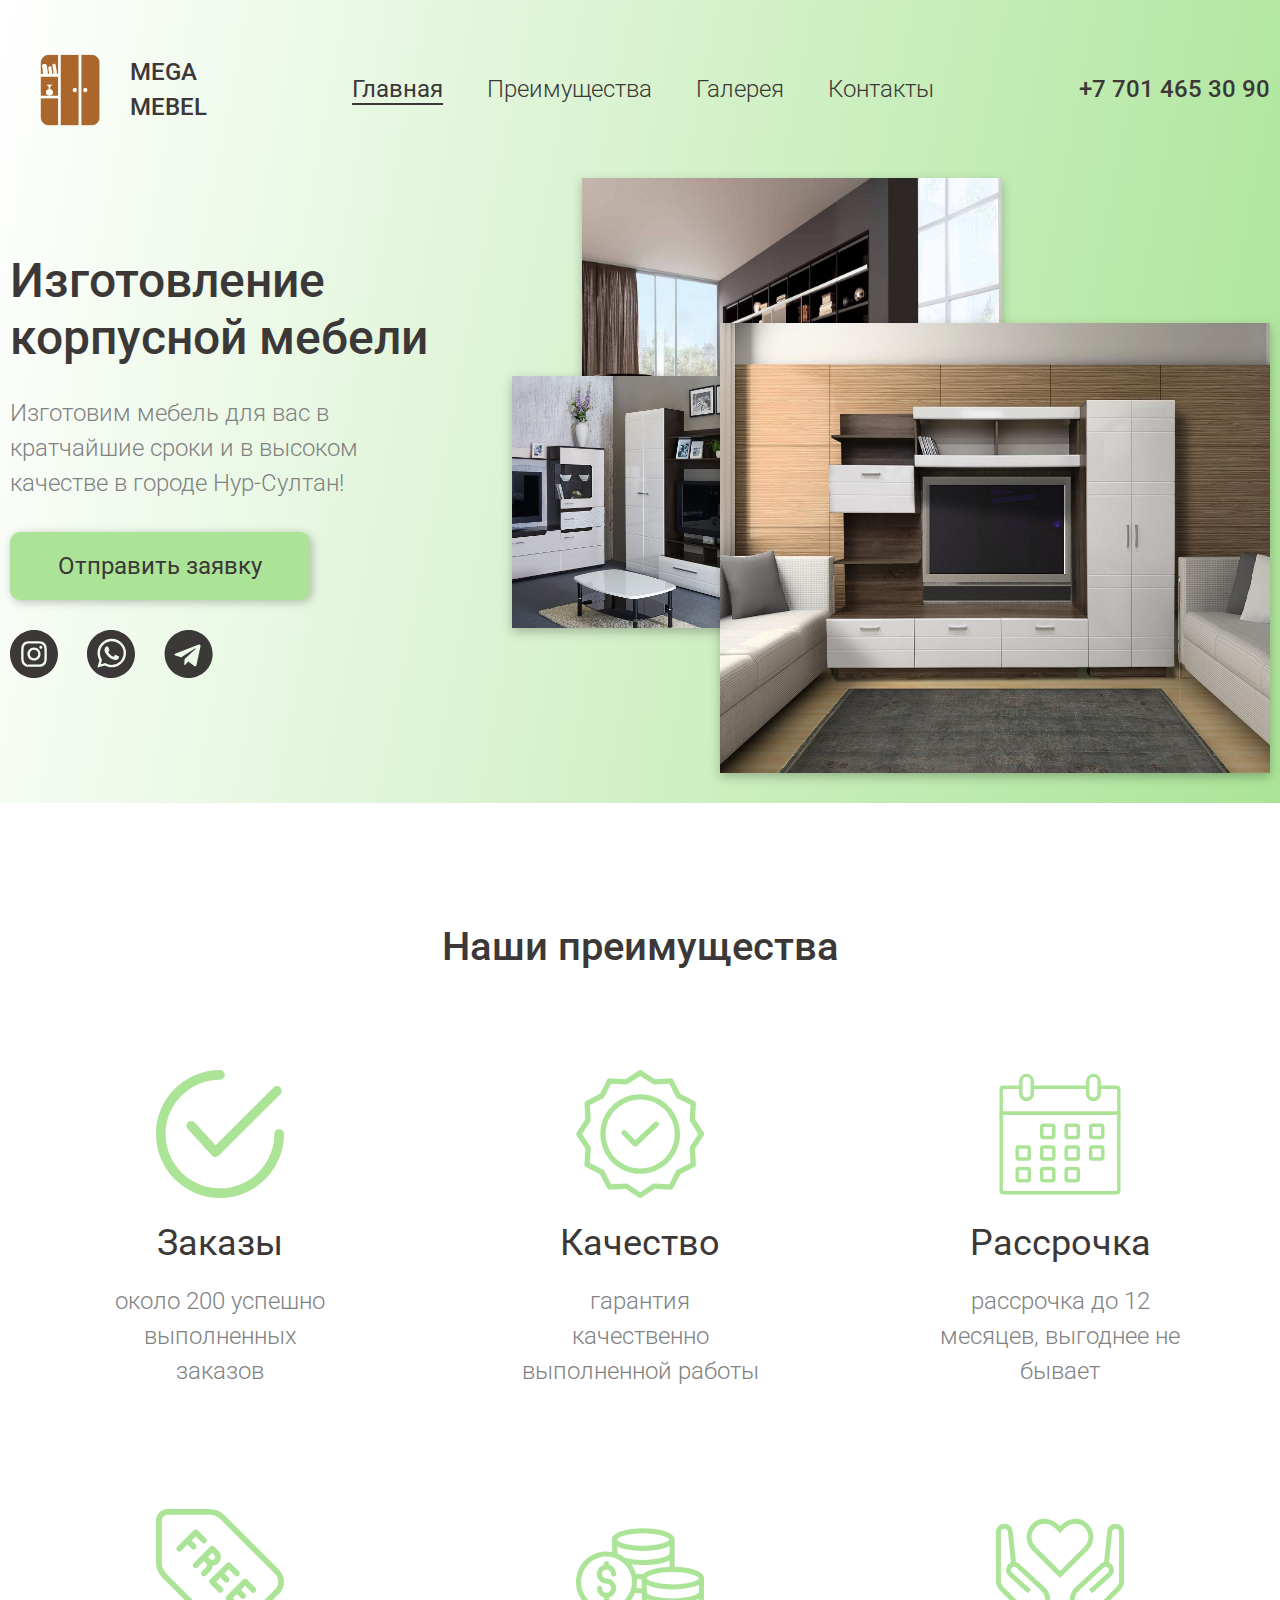
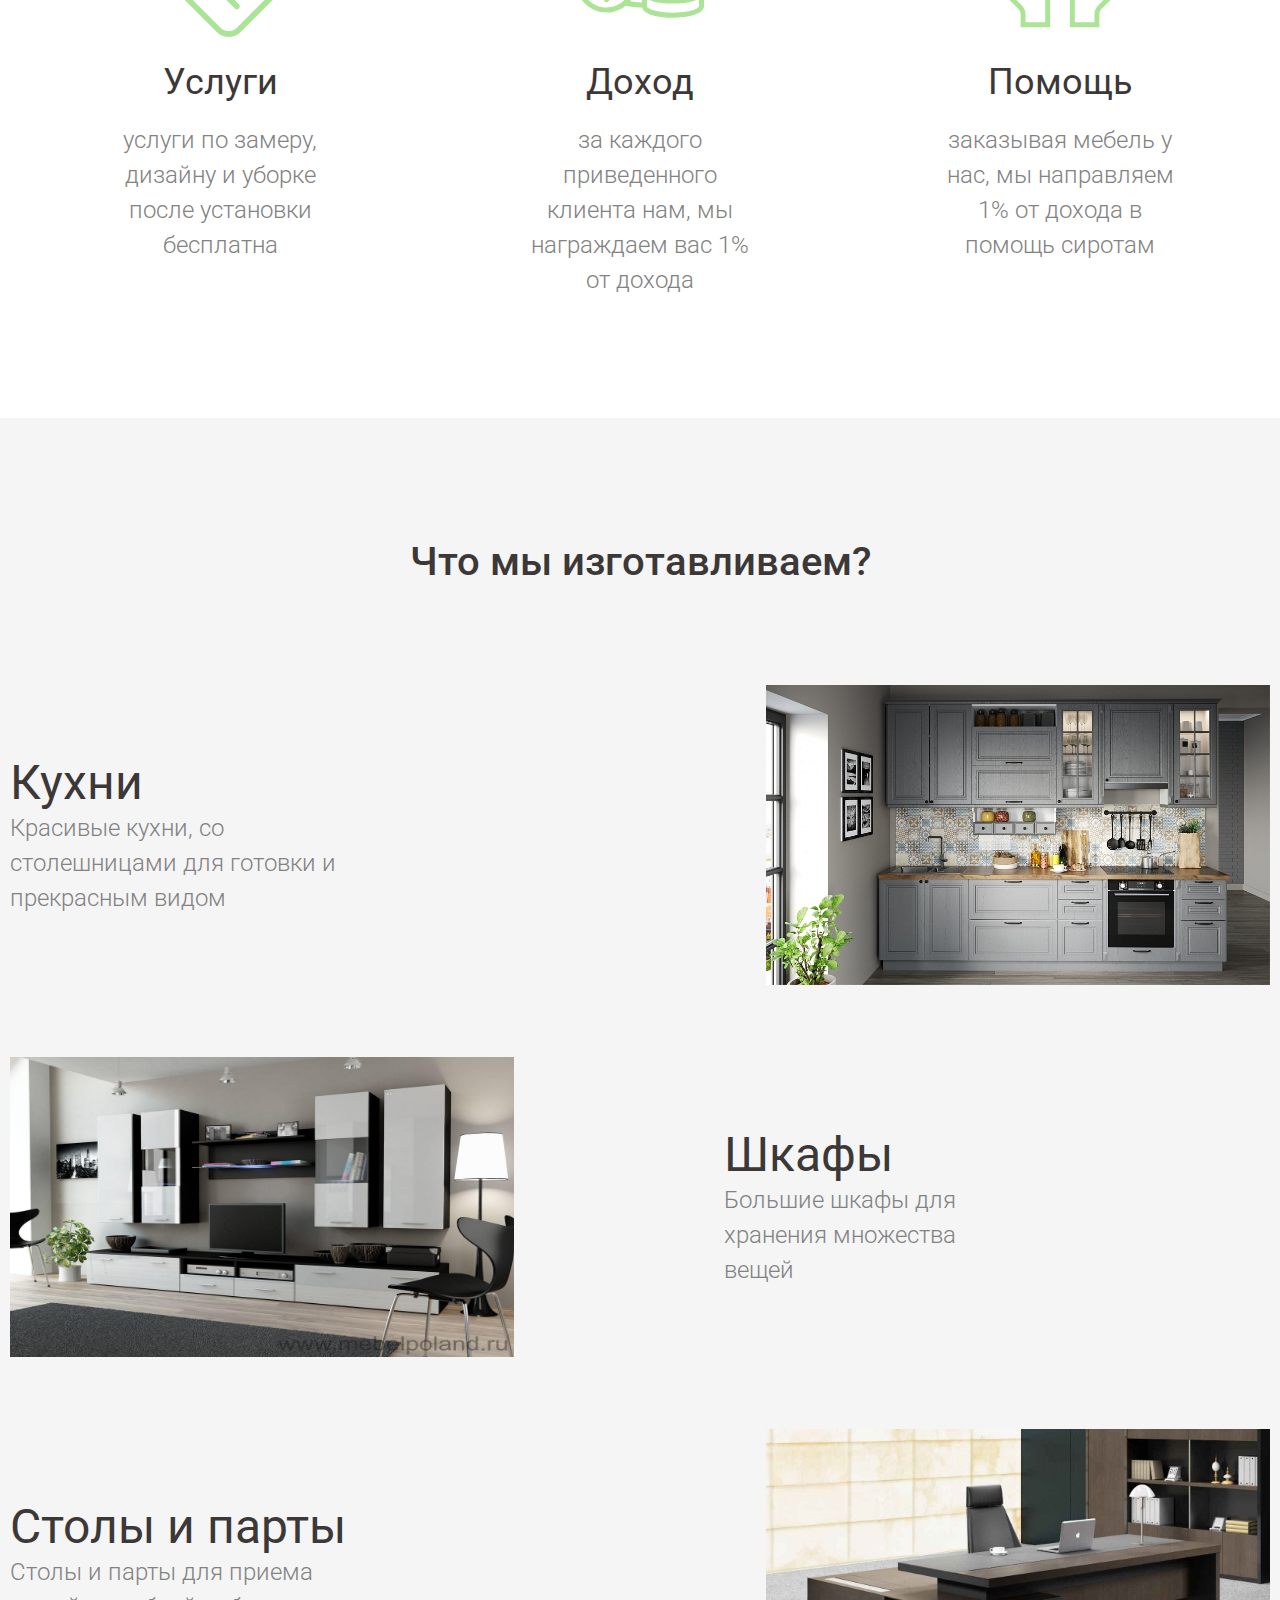
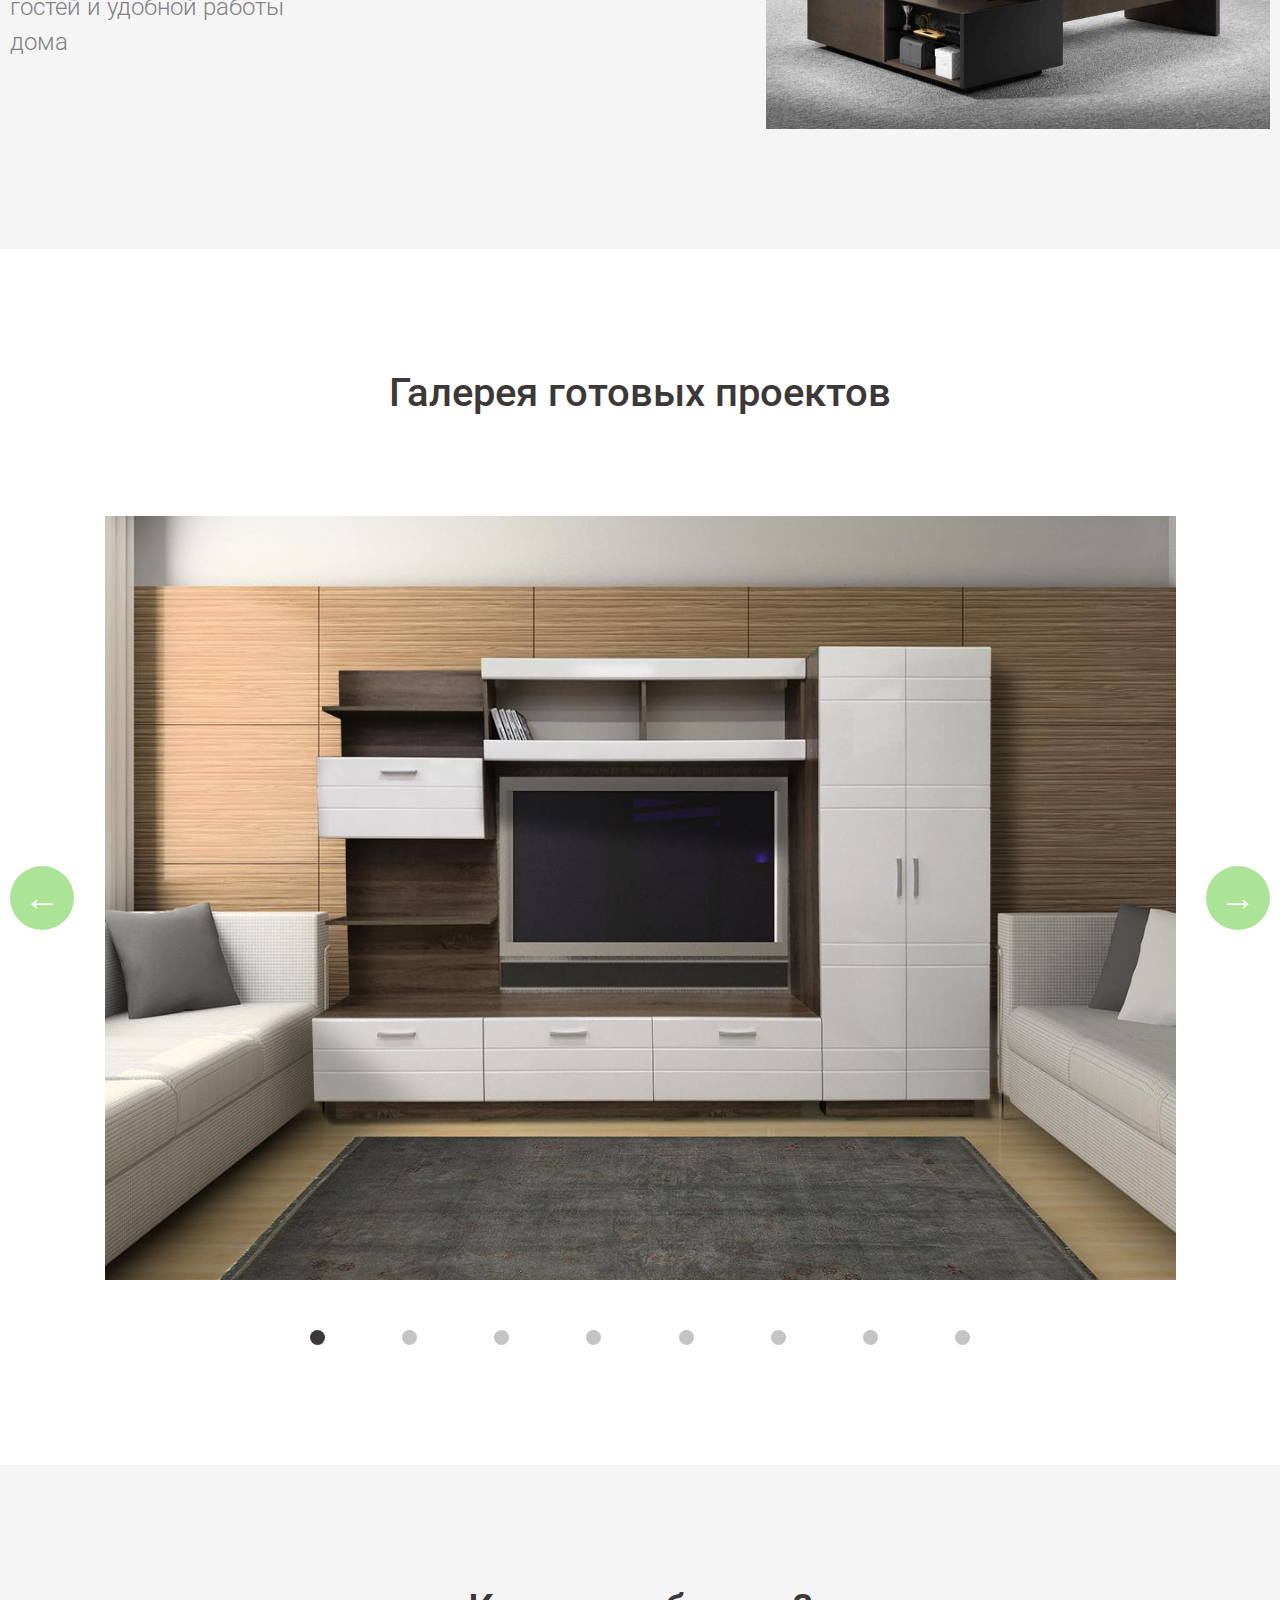
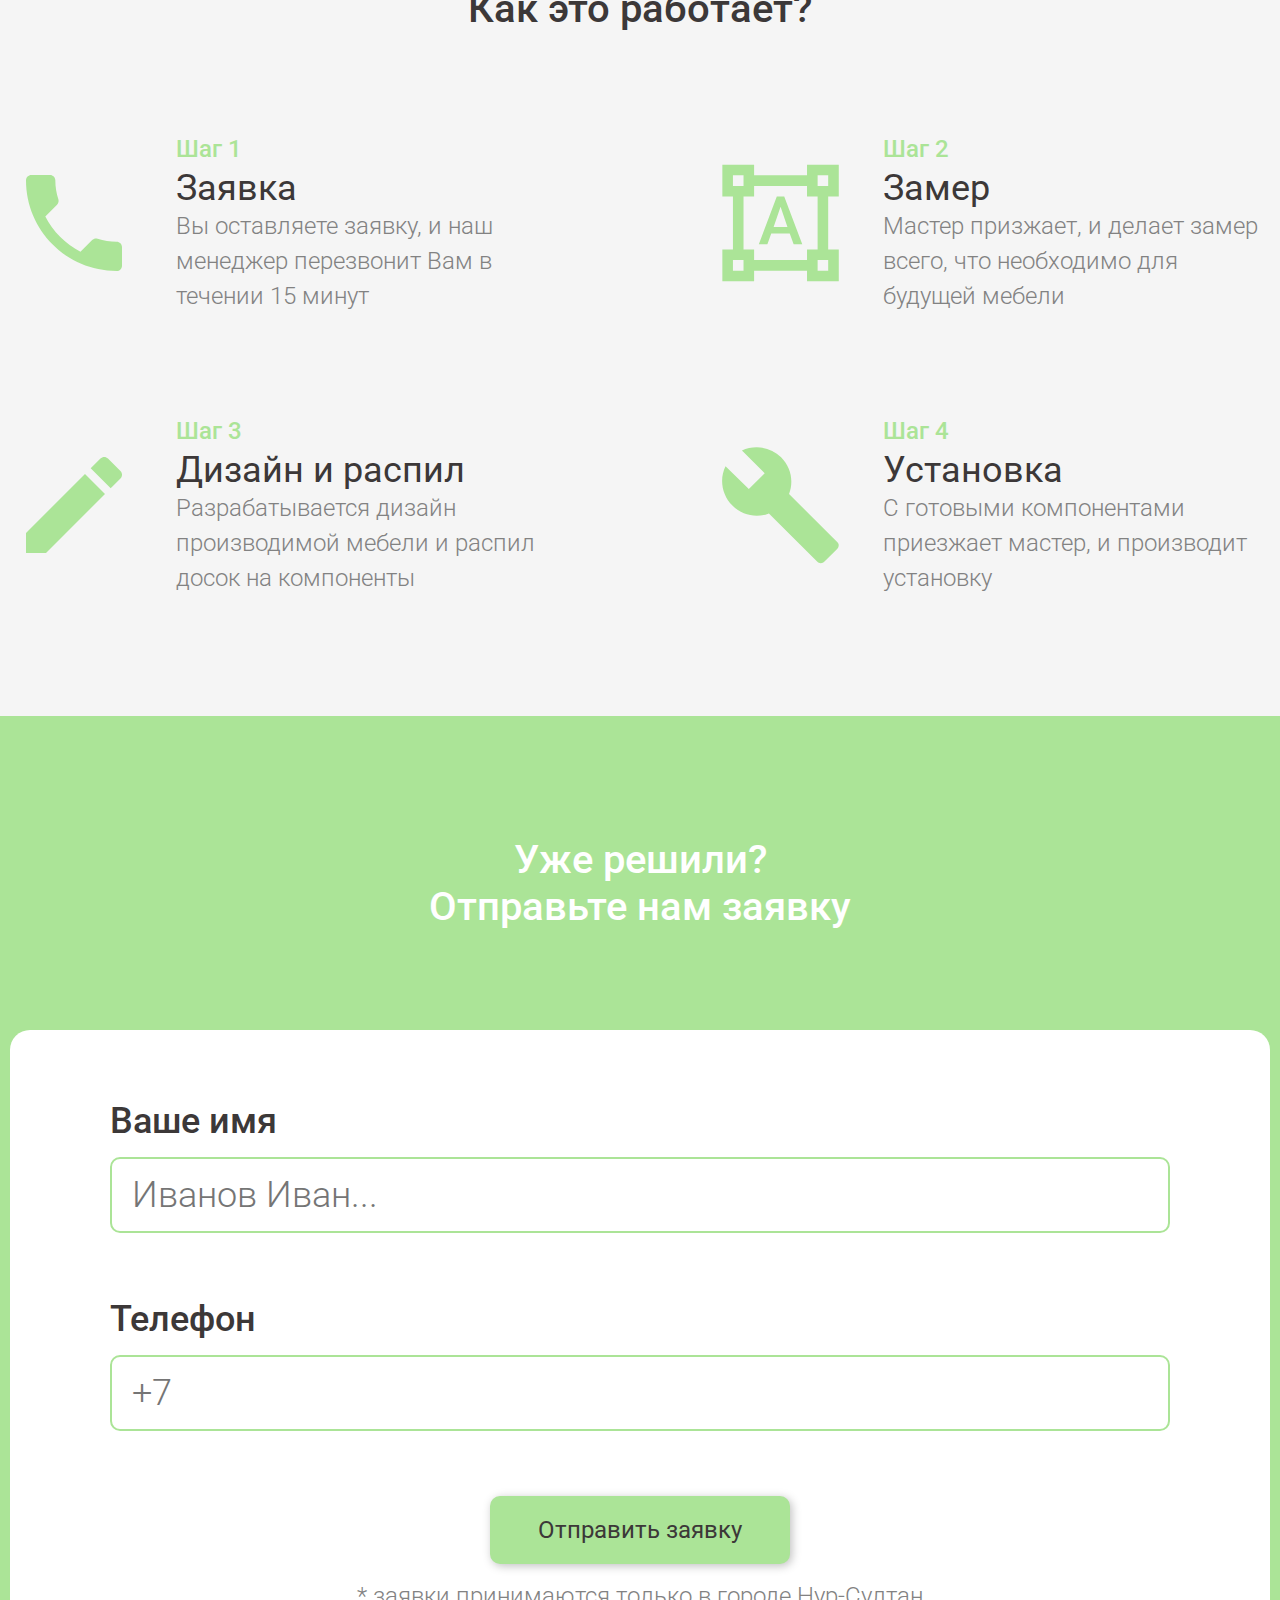
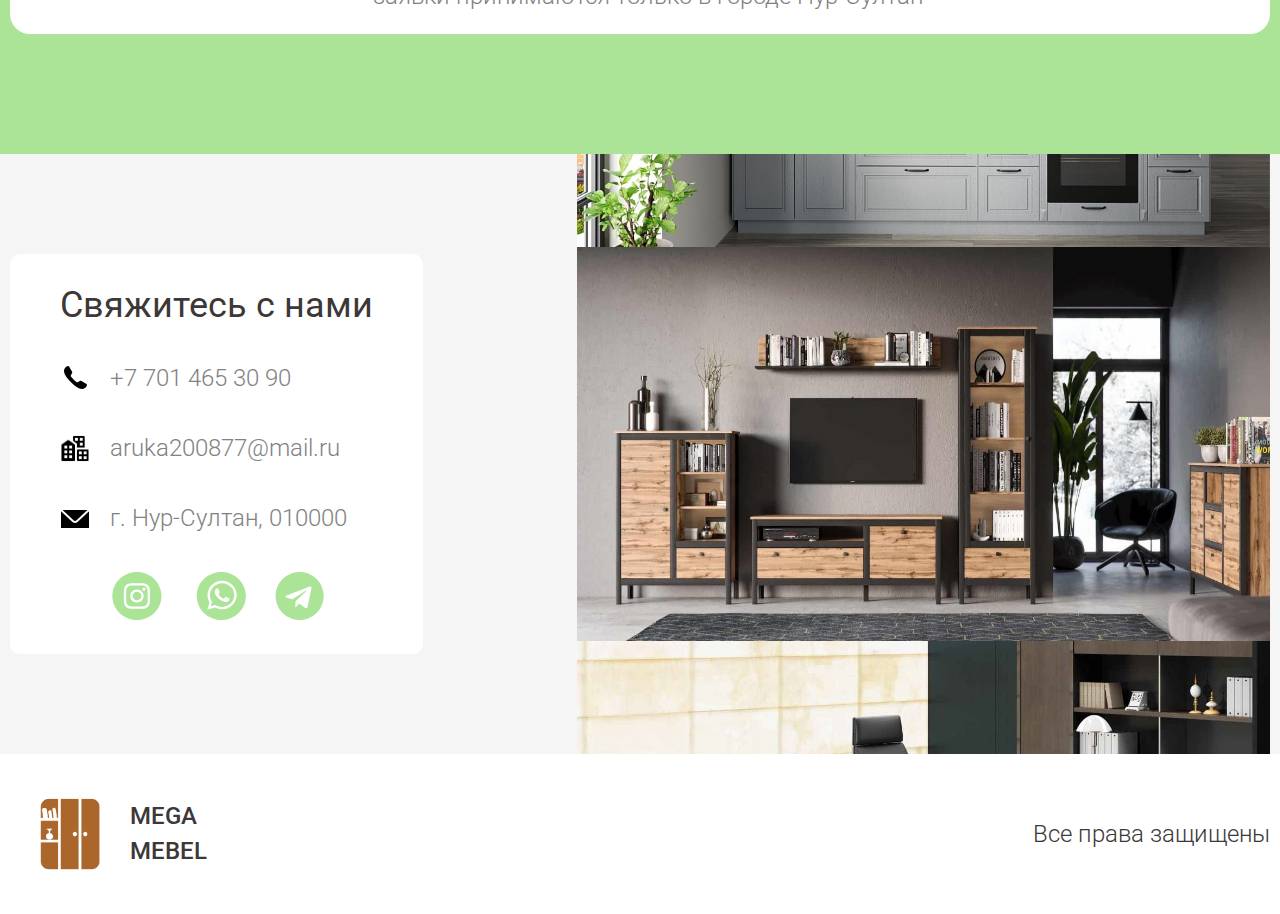
==== commit 4b252c82: "input type to number changed and removed prompts" ====
--- a/index.html
+++ b/index.html
@@ -41,8 +41,7 @@
                         <button class="btn">Отправить заявку</button>
                         <div class="socials">
                             <a href="https://www.instagram.com/megamebelkz/" class="social-icon"><img src="assets/icons/Instagram_black.svg" alt="" ></a>
-                            <a href="https://api.whatsapp.com/send?phone=77022656211" class="social-icon"><img src="assets/icons/WhatsApp_black.svg" alt="" ></a>
-                            <a href="" class="social-icon"><img src="assets/icons/Facebook_black.svg" alt="" ></a>
+                            <a href="https://api.whatsapp.com/send?phone=77014653090" class="social-icon"><img src="assets/icons/WhatsApp_black.svg" alt="" ></a>
                             <a href="" class="social-icon"><img src="assets/icons/Telegram_black.svg" alt="" ></a>
                         </div>
                     </div>
@@ -215,7 +214,7 @@
                             <label for="name-input">Ваше имя</label>
                             <input type="text" class="input-name" name="user_name" placeholder="Иванов Иван..." required="true">
                             <label for="phone-input">Телефон</label>
-                            <input type="text" class="input-phone" name="user_phone" placeholder="+7" required="true">
+                            <input type="number" class="input-phone" name="user_phone" placeholder="+7" required="true">
                             <button class="btn">Отправить заявку</button>
                             <p class="sub-title">* заявки принимаются только в городе Нур-Султан</p>
                         </form>
@@ -243,8 +242,7 @@
                     </div>
                     <div class="socials">
                         <a href="https://www.instagram.com/megamebelkz/" class="social-icon"><img src="assets/icons/Instagram_green.svg" alt="" ></a>
-                        <a href="https://api.whatsapp.com/send?phone=77022656211" class="social-icon"><img src="assets/icons/WhatsApp_green.svg" alt="" ></a>
-                        <a href="" class="social-icon"><img src="assets/icons/Facebook_green.svg" alt="" ></a>
+                        <a href="https://api.whatsapp.com/send?phone=77014653090" class="social-icon"><img src="assets/icons/WhatsApp_green.svg" alt="" ></a>
                         <a href="" class="social-icon"><img src="assets/icons/Telegram_green.svg" alt="" ></a>
                     </div>
                 </div>
@@ -284,5 +282,6 @@
         </div>
         <button class="menu-btn close-menu-btn"><img src="assets/icons/close.svg" alt=""></button>
     </div>
+    <script src="https://ajax.googleapis.com/ajax/libs/jquery/1.11.3/jquery.min.js"></script>
 </body>
 </html>--- a/main.css
+++ b/main.css
@@ -424,6 +424,10 @@
   text-align: center;
 }
 
+input[type="number"]::-webkit-inner-spin-button,
+input[type="number"]::-webkit-outer-spin-button {
+  -webkit-appearance: none;
+}
 /* Form section  */
 
 /* Contacts */
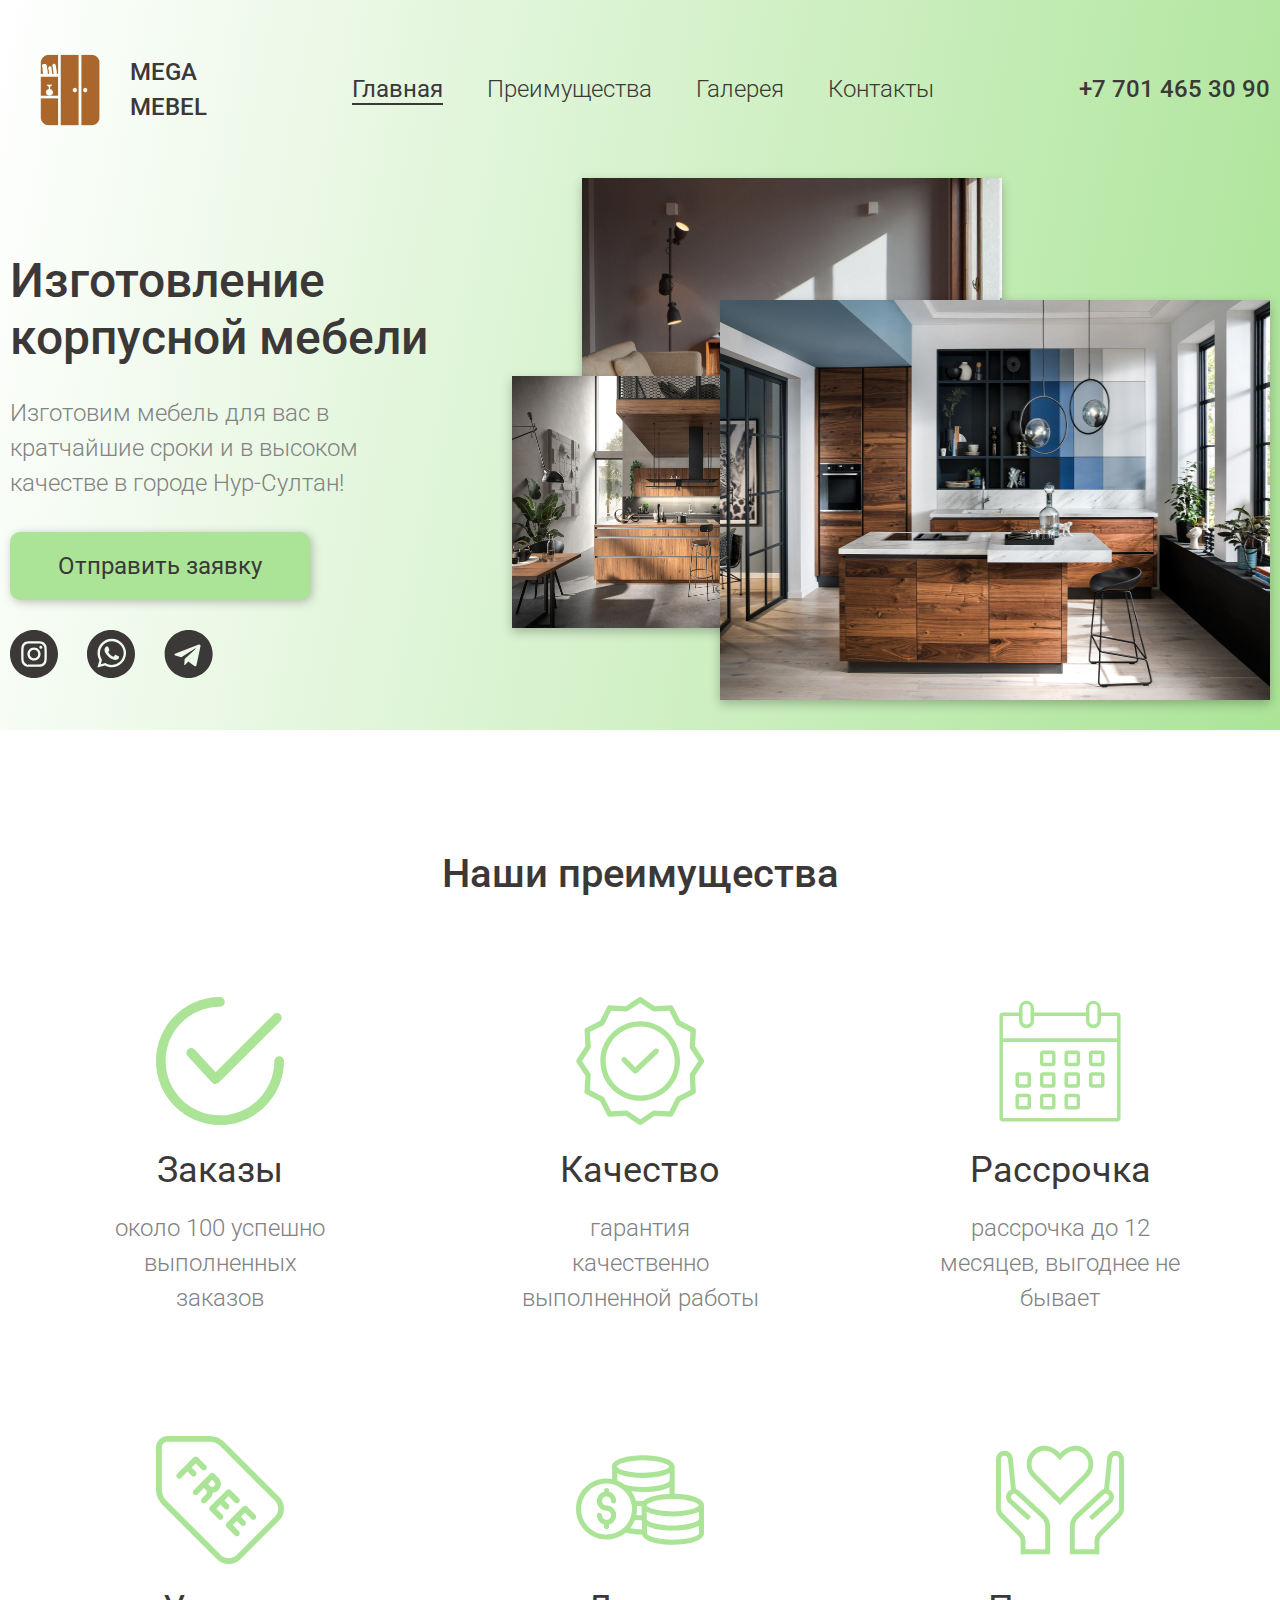
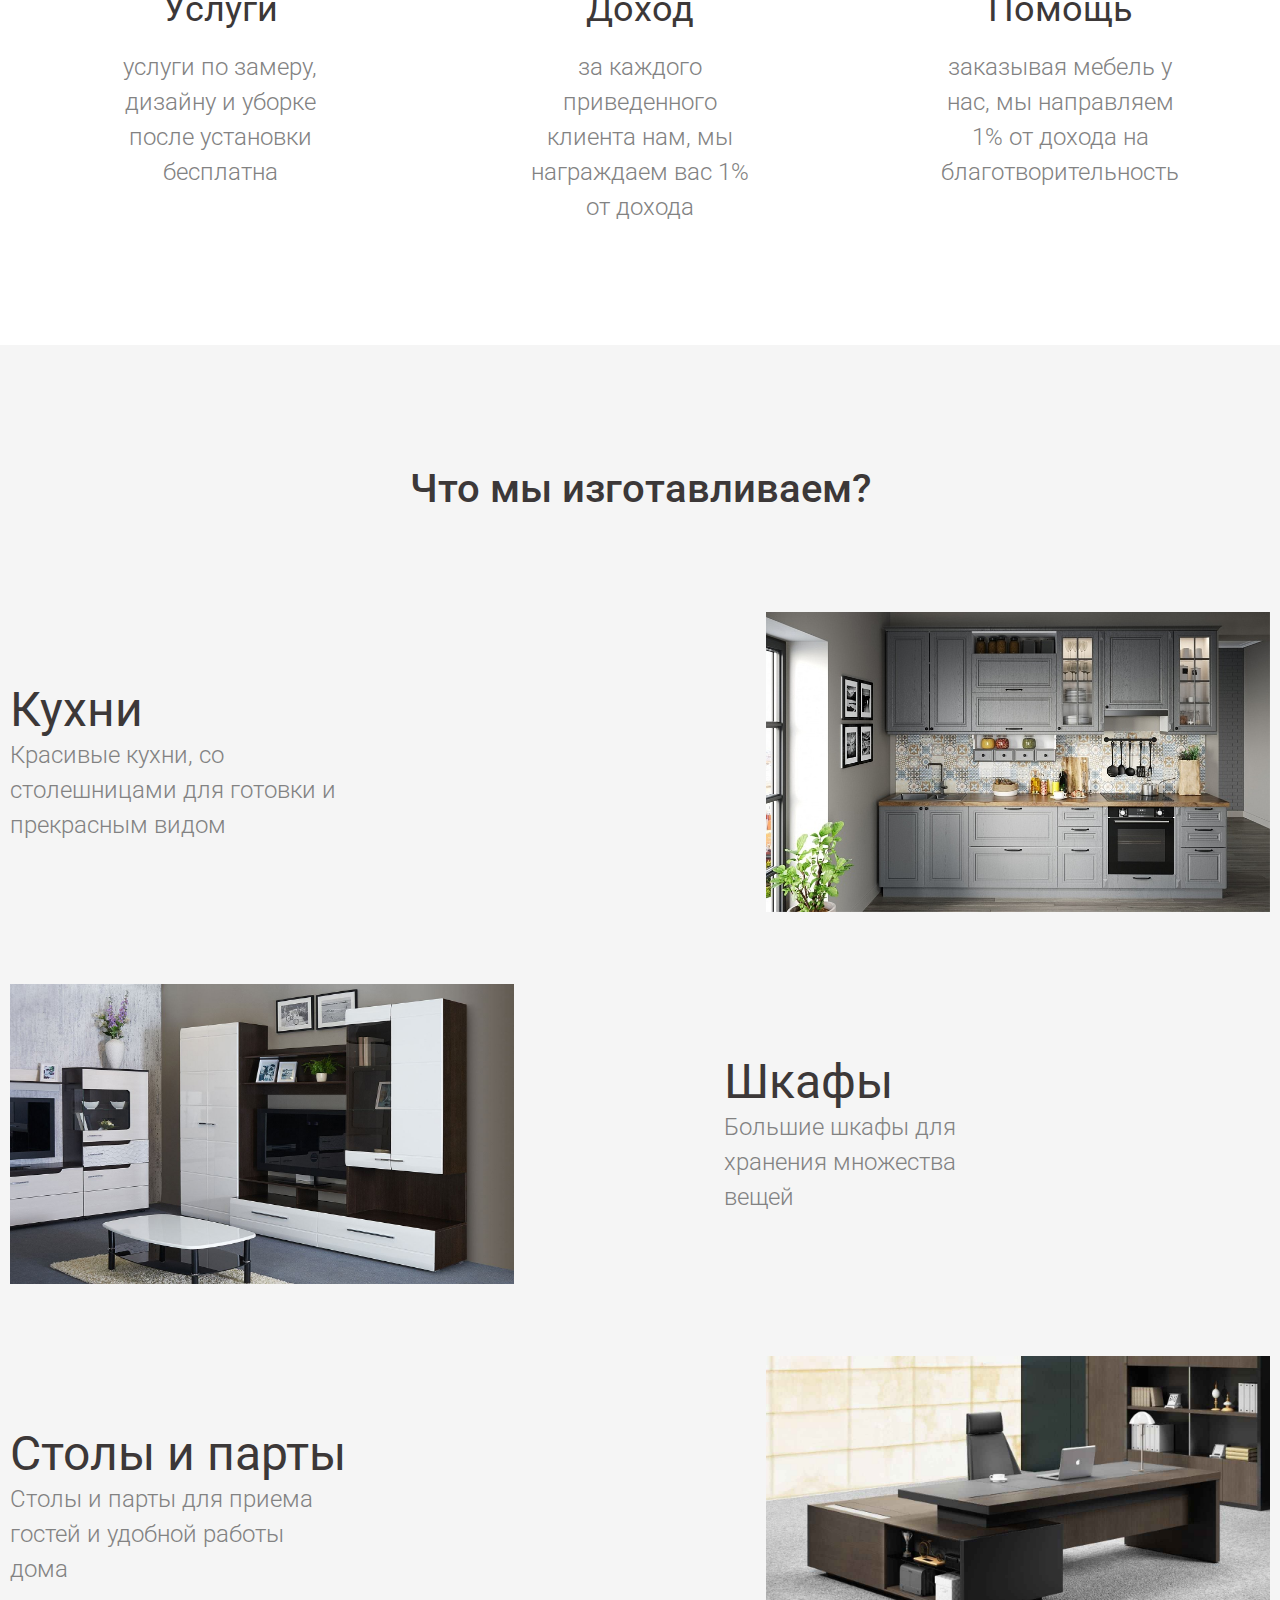
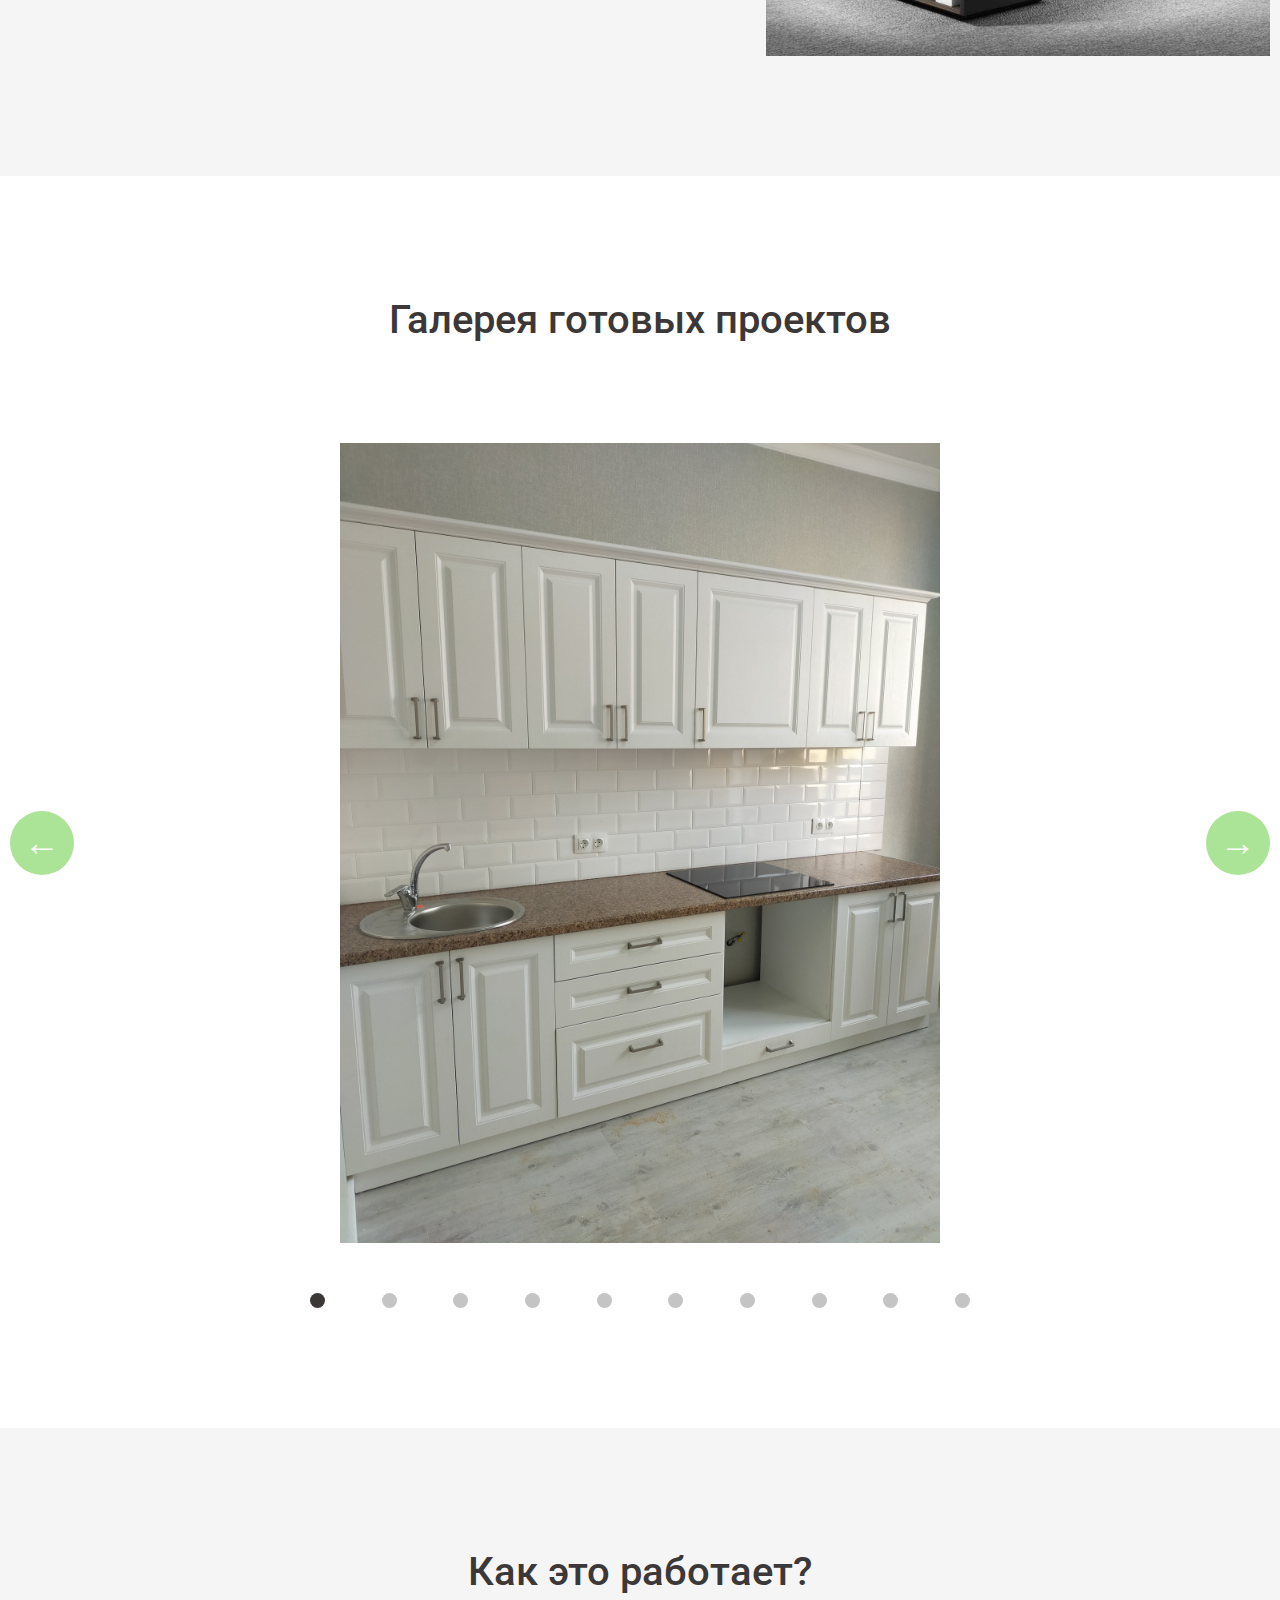
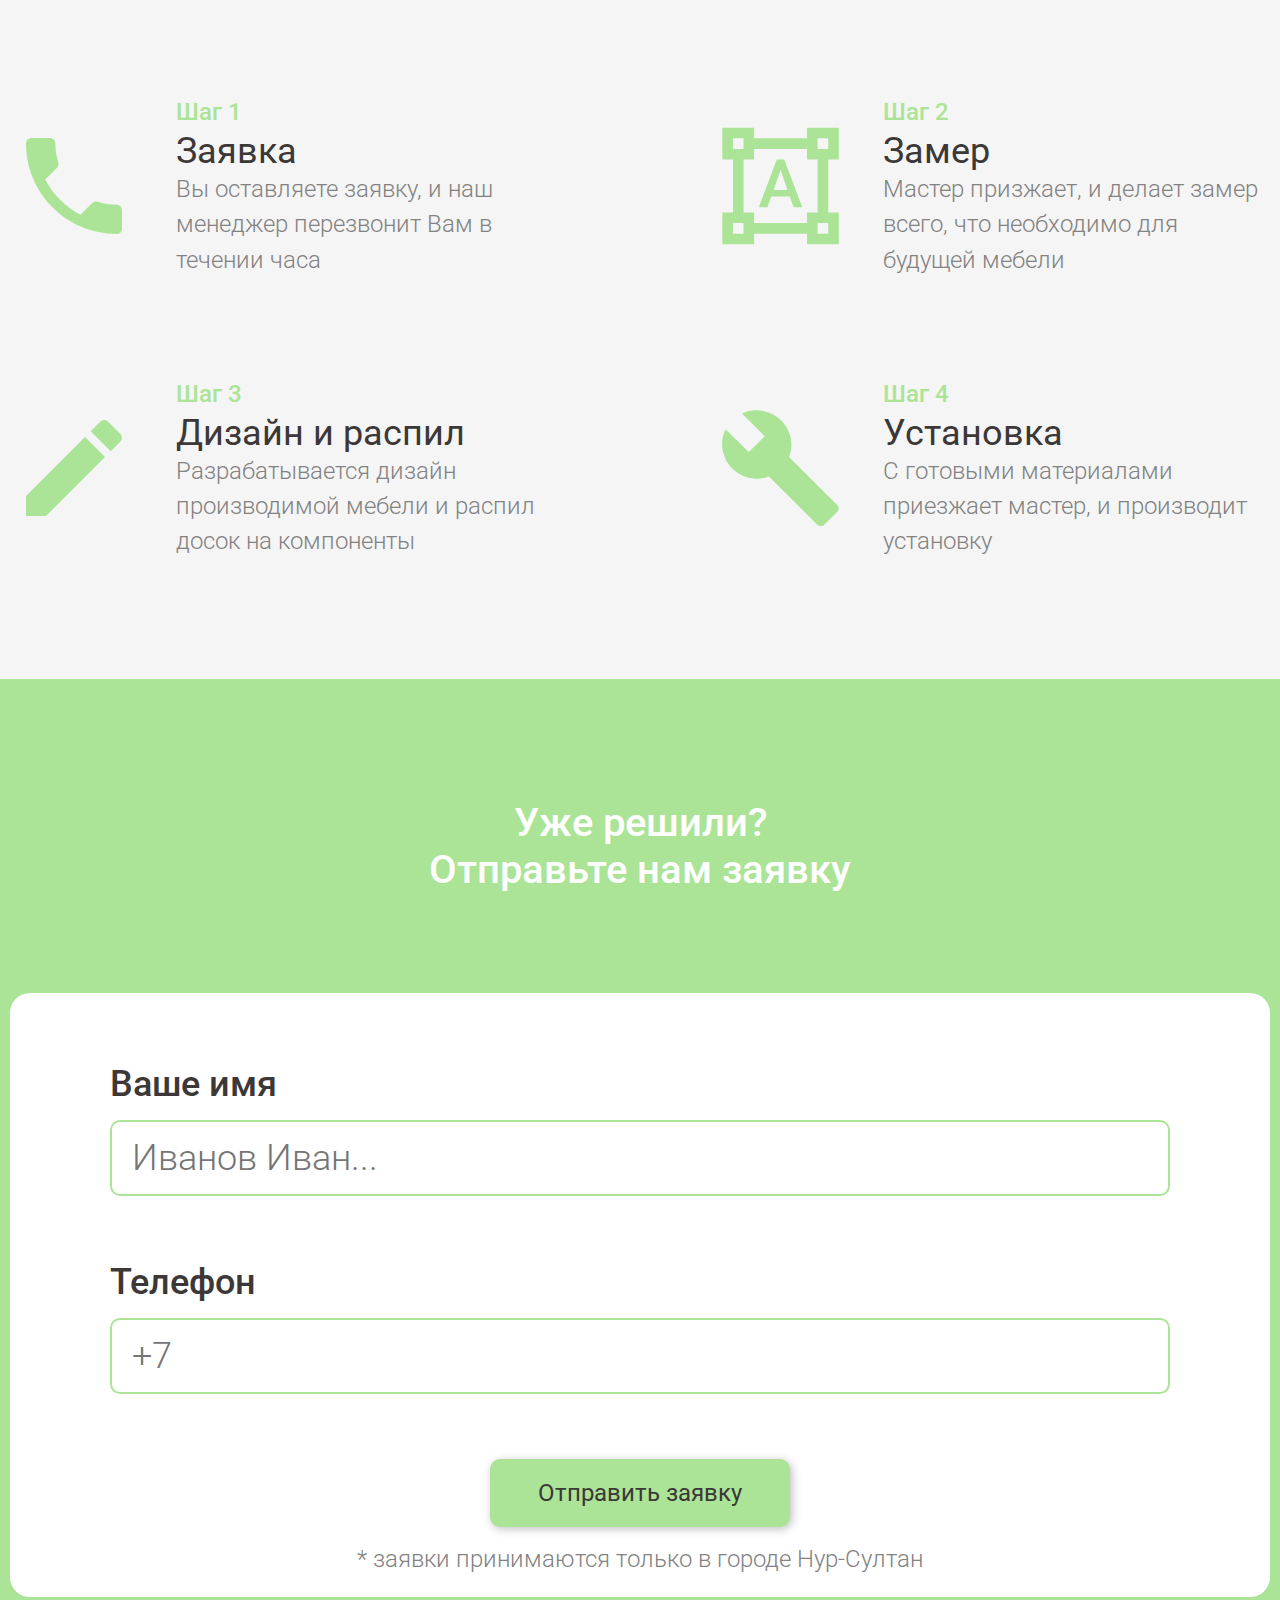
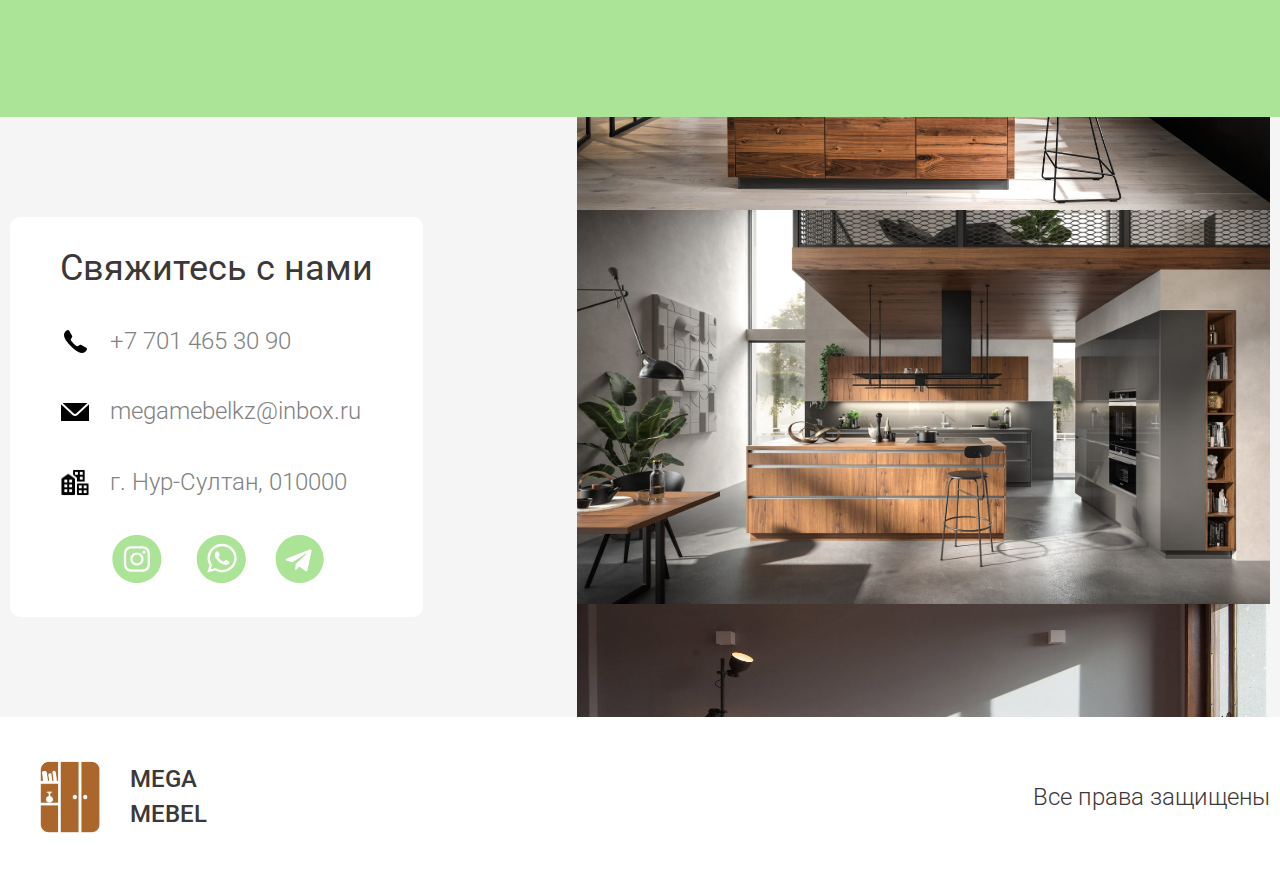
==== commit 1169292f: "images changed, contacts completed, some styles" ====
--- a/index.html
+++ b/index.html
@@ -4,9 +4,9 @@
     <meta charset="UTF-8">
     <meta http-equiv="X-UA-Compatible" content="IE=edge">
     <meta name="viewport" content="width=device-width, initial-scale=1.0">
-    <title>Mega Mebel</title>
+    <title>Mega Mebel - изготовление корпусной мебели Нур-Султан</title>
     <link rel="stylesheet" href="main.css">
-    <link rel="icon" href="assets/images/mebel.png">
+    <link rel="icon" href="assets/images/icon.png">
     <script defer src="main.js"></script>
 </head>
 <body>
@@ -14,7 +14,7 @@
         <div class="wrapper header">
             <div class="header__top">
                 <div class="logo__container">
-                    <img src="assets/images/mebel.png" alt="logo" class="logo" width="120px">
+                    <img src="assets/images/logo.png" alt="logo" class="logo" width="120px">
                     <div>
                         <p class="sub-title sub-title_dark">MEGA</p>
                         <p class="sub-title sub-title_dark">MEBEL</p>
@@ -42,13 +42,13 @@
                         <div class="socials">
                             <a href="https://www.instagram.com/megamebelkz/" class="social-icon"><img src="assets/icons/Instagram_black.svg" alt="" ></a>
                             <a href="https://api.whatsapp.com/send?phone=77014653090" class="social-icon"><img src="assets/icons/WhatsApp_black.svg" alt="" ></a>
-                            <a href="" class="social-icon"><img src="assets/icons/Telegram_black.svg" alt="" ></a>
+                            <a href="https://t.me/SaltanatS77" class="social-icon"><img src="assets/icons/Telegram_black.svg" alt="" ></a>
                         </div>
                     </div>
                     <div class="offer__images">
-                        <img src="assets/images/6.jpg" alt="" class="offer__image offer__image-1">
-                        <img src="assets/images/12.jpg" alt="" class="offer__image offer__image-2">
-                        <img src="assets/images/30-1.jpg" alt="" class="offer__image offer__image-3">
+                        <img src="assets/images/header/1.jpg" alt="" class="offer__image offer__image-1">
+                        <img src="assets/images/header/2.jpg" alt="" class="offer__image offer__image-2">
+                        <img src="assets/images/header/3.jpg" alt="" class="offer__image offer__image-3">
                     </div>
                 </div>
             </div>
@@ -64,7 +64,7 @@
                         <div class="advantages__item">
                             <img src="assets/icons/checked.svg" alt="">
                             <h3 class="title advantages__title">Заказы</h3>
-                            <p class="sub-title">около 200 успешно выполненных заказов</p>
+                            <p class="sub-title">около 100 успешно выполненных заказов</p>
                         </div>
 
                         <div class="advantages__item">
@@ -93,7 +93,7 @@
                         <div class="advantages__item w-margin">
                             <img src="assets/icons/charity.svg" alt="">
                             <h3 class="title advantages__title">Помощь</h3>
-                            <p class="sub-title">заказывая мебель у нас, мы направляем 1% от дохода в помощь сиротам</p>
+                            <p class="sub-title">заказывая мебель у нас, мы направляем 1% от дохода на благотворительность</p>
                         </div>
                     </div>
                 </div>
@@ -111,7 +111,7 @@
                             <h3 class="title big-title">Кухни</h3>
                         <p class="sub-title">Красивые кухни, со столешницами для готовки и прекрасным видом</p>
                         </div>
-                        <img src="assets/images/kuhonnaya-mebel.jpg" alt="">
+                        <img src="assets/images/production/kuhonnaya-mebel.jpg" alt="">
                     </div>
 
                     <div class="production__item production__item_right">
@@ -119,7 +119,7 @@
                             <h3 class="title big-title">Шкафы</h3>
                         <p class="sub-title">Большие шкафы для хранения множества вещей</p>
                         </div>
-                        <img src="assets/images/15737.750@2x.jpg" alt="">
+                        <img src="assets/images/production/shkaf.jpg" alt="">
                     </div>
 
                     <div class="production__item">
@@ -127,7 +127,7 @@
                             <h3 class="title big-title">Столы и парты</h3>
                         <p class="sub-title">Столы и парты для приема гостей и удобной работы дома</p>
                         </div>
-                        <img src="assets/images/79b757f9c3e40ebe2acb0b3ceb1c885aa515e4fa_optimizm.jpg" alt="">
+                        <img src="assets/images/production/stol.jpg" alt="">
                     </div>
                 </div>
             </div>
@@ -153,6 +153,8 @@
                         <div class="dot"></div>
                         <div class="dot"></div>
                         <div class="dot"></div>
+                        <div class="dot"></div>
+                        <div class="dot"></div>
                     </div>
                 </div>
             </div>
@@ -170,7 +172,7 @@
                             <div class="how-it-work__text">
                                 <p class="sub-title sub-title_green">Шаг 1</p>
                                 <h3 class="title">Заявка</h3>
-                                <p class="sub-title">Вы оставляете заявку, и наш менеджер  перезвонит Вам в течении 15 минут</p>
+                                <p class="sub-title">Вы оставляете заявку, и наш менеджер  перезвонит Вам в течении часа</p>
                             </div>
                         </div>
                         <div class="how-it-work__item">
@@ -194,7 +196,7 @@
                             <div class="how-it-work__text">
                                 <p class="sub-title sub-title_green">Шаг 4</p>
                                 <h3 class="title">Установка</h3>
-                                <p class="sub-title">С готовыми компонентами приезжает мастер, и производит установку</p>
+                                <p class="sub-title">С готовыми материалами приезжает мастер, и производит установку</p>
                             </div>
                         </div>
                     </div>
@@ -214,7 +216,7 @@
                             <label for="name-input">Ваше имя</label>
                             <input type="text" class="input-name" name="user_name" placeholder="Иванов Иван..." required="true">
                             <label for="phone-input">Телефон</label>
-                            <input type="number" class="input-phone" name="user_phone" placeholder="+7" required="true">
+                            <input type="tel" class="input-phone" name="user_phone" placeholder="+7" required="true">
                             <button class="btn">Отправить заявку</button>
                             <p class="sub-title">* заявки принимаются только в городе Нур-Султан</p>
                         </form>
@@ -233,24 +235,24 @@
                         <p class="sub-title">+7 701 465 30 90</p>
                     </div>
                     <div class="contact-item">
+                        <img src="assets/icons/Mail.svg" alt="">
+                        <p class="sub-title">megamebelkz@inbox.ru</p>
+                    </div>
+                    <div class="contact-item">
                         <img src="assets/icons/Downtown.svg" alt="">
-                        <p class="sub-title">aruka200877@mail.ru</p>
-                    </div>
-                    <div class="contact-item">
-                        <img src="assets/icons/Mail.svg" alt="">
                         <p class="sub-title">г. Нур-Султан, 010000</p>
                     </div>
                     <div class="socials">
                         <a href="https://www.instagram.com/megamebelkz/" class="social-icon"><img src="assets/icons/Instagram_green.svg" alt="" ></a>
                         <a href="https://api.whatsapp.com/send?phone=77014653090" class="social-icon"><img src="assets/icons/WhatsApp_green.svg" alt="" ></a>
-                        <a href="" class="social-icon"><img src="assets/icons/Telegram_green.svg" alt="" ></a>
+                        <a href="https://t.me/SaltanatS77" class="social-icon"><img src="assets/icons/Telegram_green.svg" alt="" ></a>
                     </div>
                 </div>
                 
                 <div class="contacts-images">
-                    <img src="assets/images/kuhonnaya-mebel.jpg" alt="">
-                    <img src="assets/images/Mebel.jpg" alt="">
-                    <img src="assets/images/79b757f9c3e40ebe2acb0b3ceb1c885aa515e4fa_optimizm.jpg" alt="">
+                    <img src="assets/images/header/1.jpg" alt="">
+                    <img src="assets/images/header/3.jpg" alt="">
+                    <img src="assets/images/header/2.jpg" alt="">
                 </div>
             </div>
         </div>
@@ -261,7 +263,7 @@
             <div class="wrapper footer">
                 <div class="footer-content">
                     <div class="logo__container">
-                        <img src="assets/images/mebel.png" alt="logo" class="logo" width="120px">
+                        <img src="assets/images/logo.png" alt="logo" class="logo" width="120px">
                         <div>
                             <p class="sub-title sub-title_dark">MEGA</p>
                             <p class="sub-title sub-title_dark">MEBEL</p>
@@ -283,5 +285,6 @@
         <button class="menu-btn close-menu-btn"><img src="assets/icons/close.svg" alt=""></button>
     </div>
     <script src="https://ajax.googleapis.com/ajax/libs/jquery/1.11.3/jquery.min.js"></script>
+    <script src="inputmask.min.js"></script>
 </body>
 </html>--- a/main.css
+++ b/main.css
@@ -209,7 +209,7 @@
 
 .offer__images {
   width: 783px;
-  height: 623px;
+  height: 550px;
   position: relative;
 }
 
@@ -222,7 +222,7 @@
   bottom: 0;
   right: 0;
   width: 550px;
-  height: 450px;
+  height: 400px;
   z-index: 3;
 }
 
@@ -315,6 +315,8 @@
 
 .gallery-content img {
   width: 85%;
+  height: 800px;
+  object-fit: contain;
 }
 
 .arrow-btn {
@@ -423,11 +425,6 @@
 .form__container .sub-title {
   text-align: center;
 }
-
-input[type="number"]::-webkit-inner-spin-button,
-input[type="number"]::-webkit-outer-spin-button {
-  -webkit-appearance: none;
-}
 /* Form section  */
 
 /* Contacts */
@@ -649,6 +646,10 @@
   .dots {
     padding: 0 175px;
   }
+
+  .gallery-content img {
+    height: 500px;
+  }
   /* Gallery */
 
   /* How it work */
@@ -769,7 +770,7 @@
   .btn {
     margin: 0 auto;
     padding: 15px 34px;
-    width: 90%;
+    width: 85%;
     font-size: 18px;
   }
   /* Header */
@@ -824,6 +825,7 @@
     order: 1;
     width: 100%;
     margin-bottom: 10px;
+    height: 250px;
   }
 
   .gallery-content .arrow-btn {
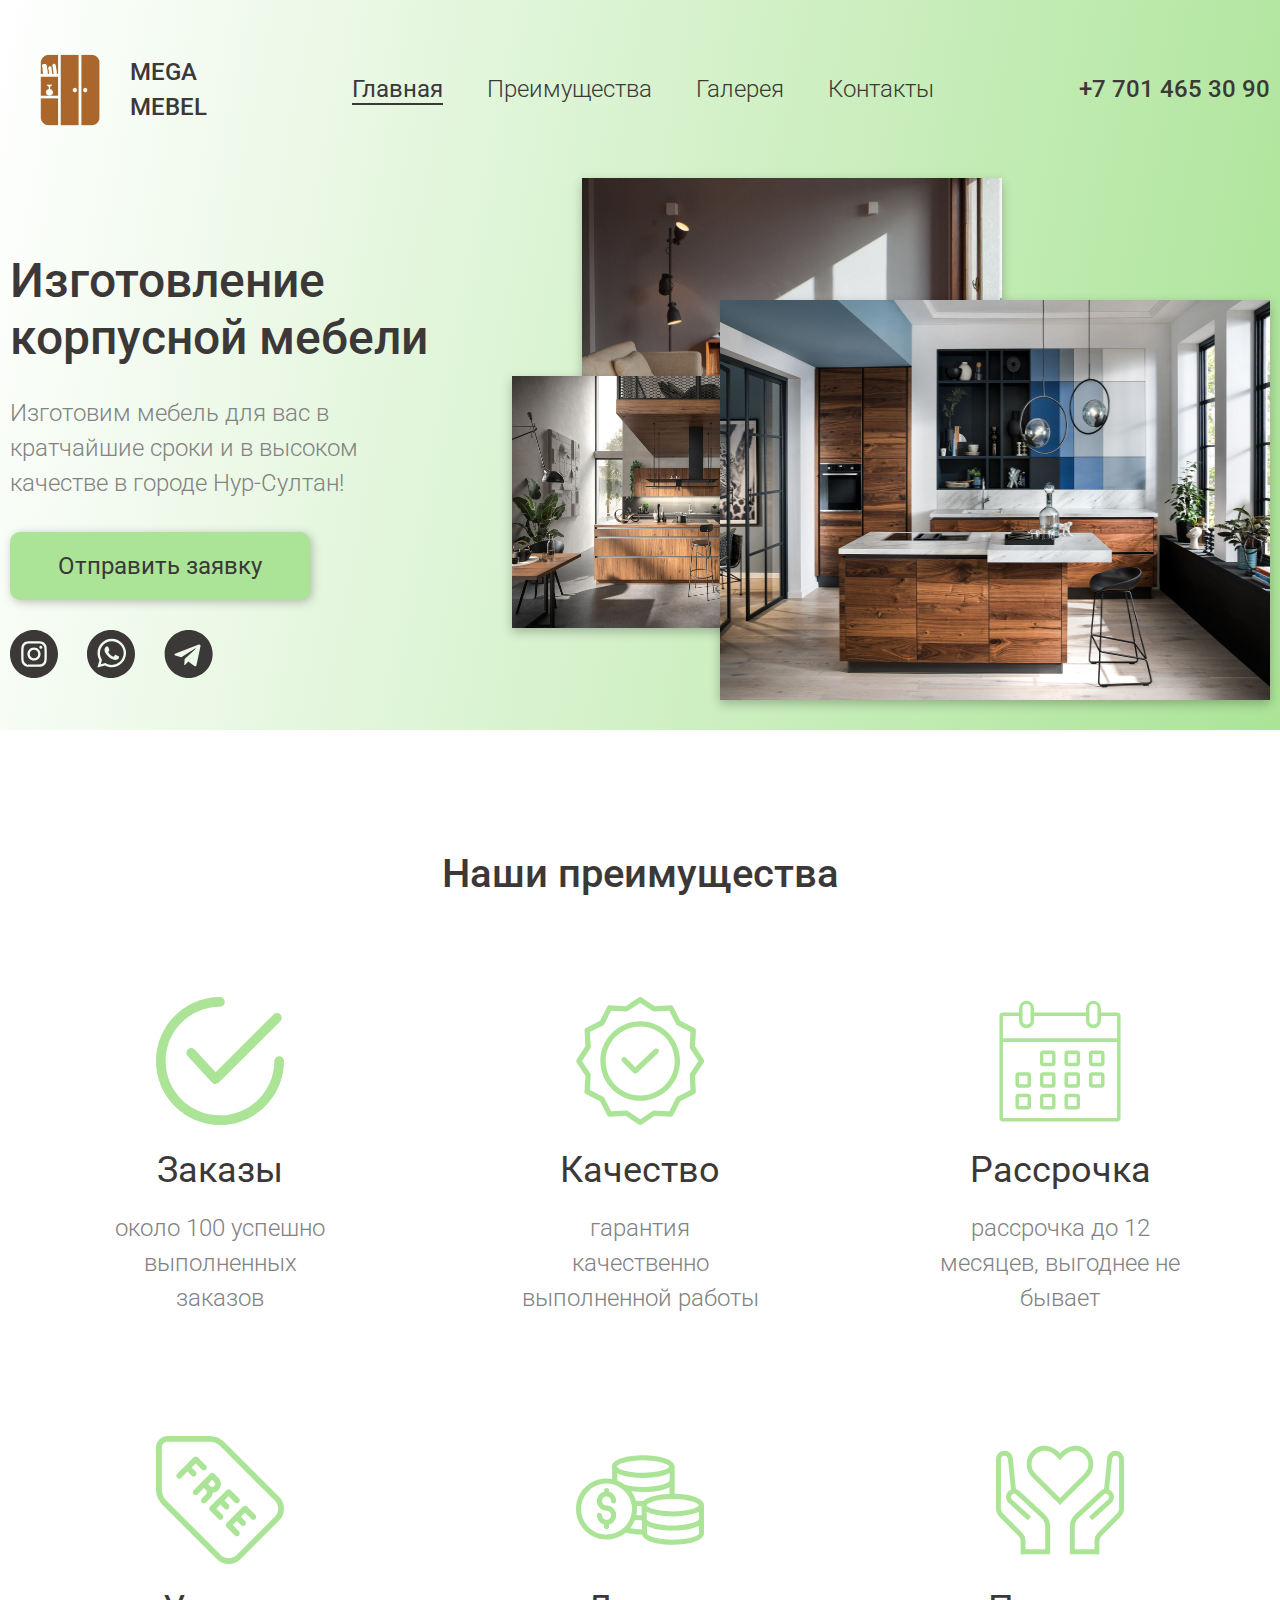
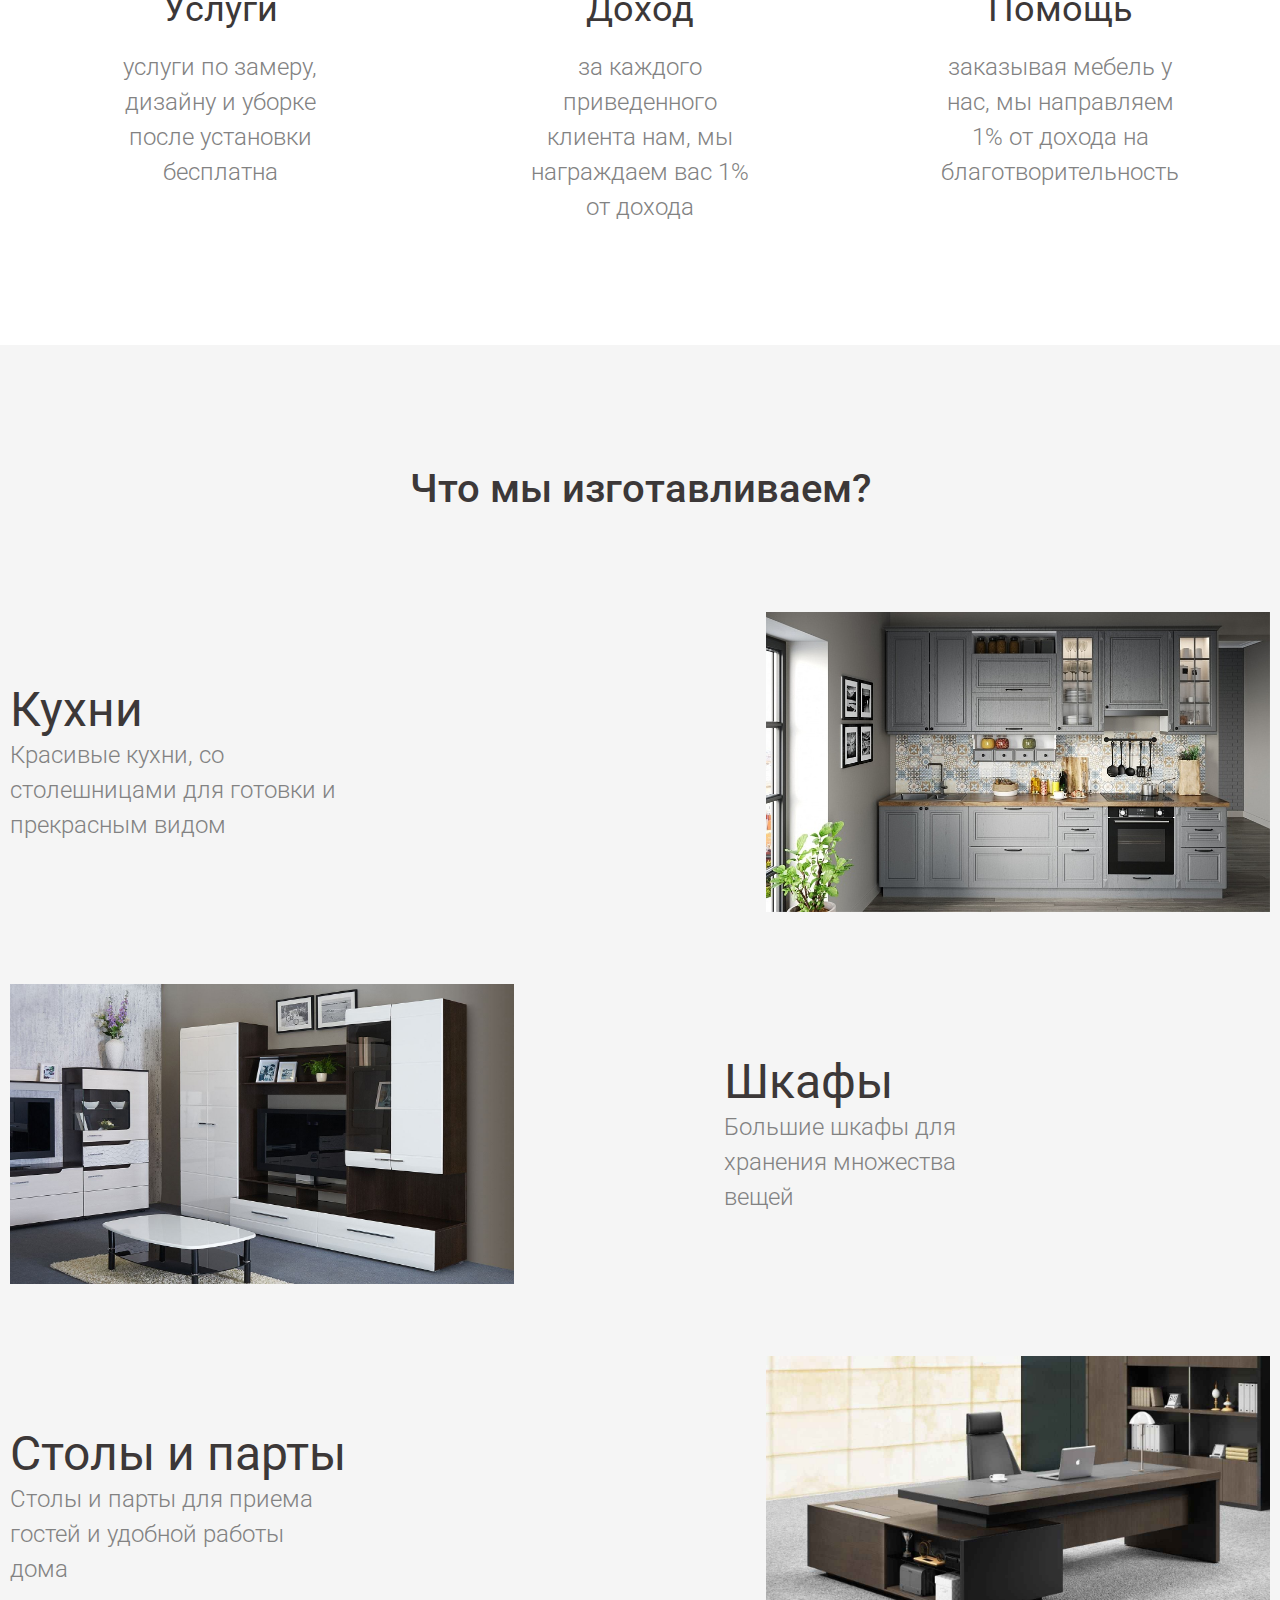
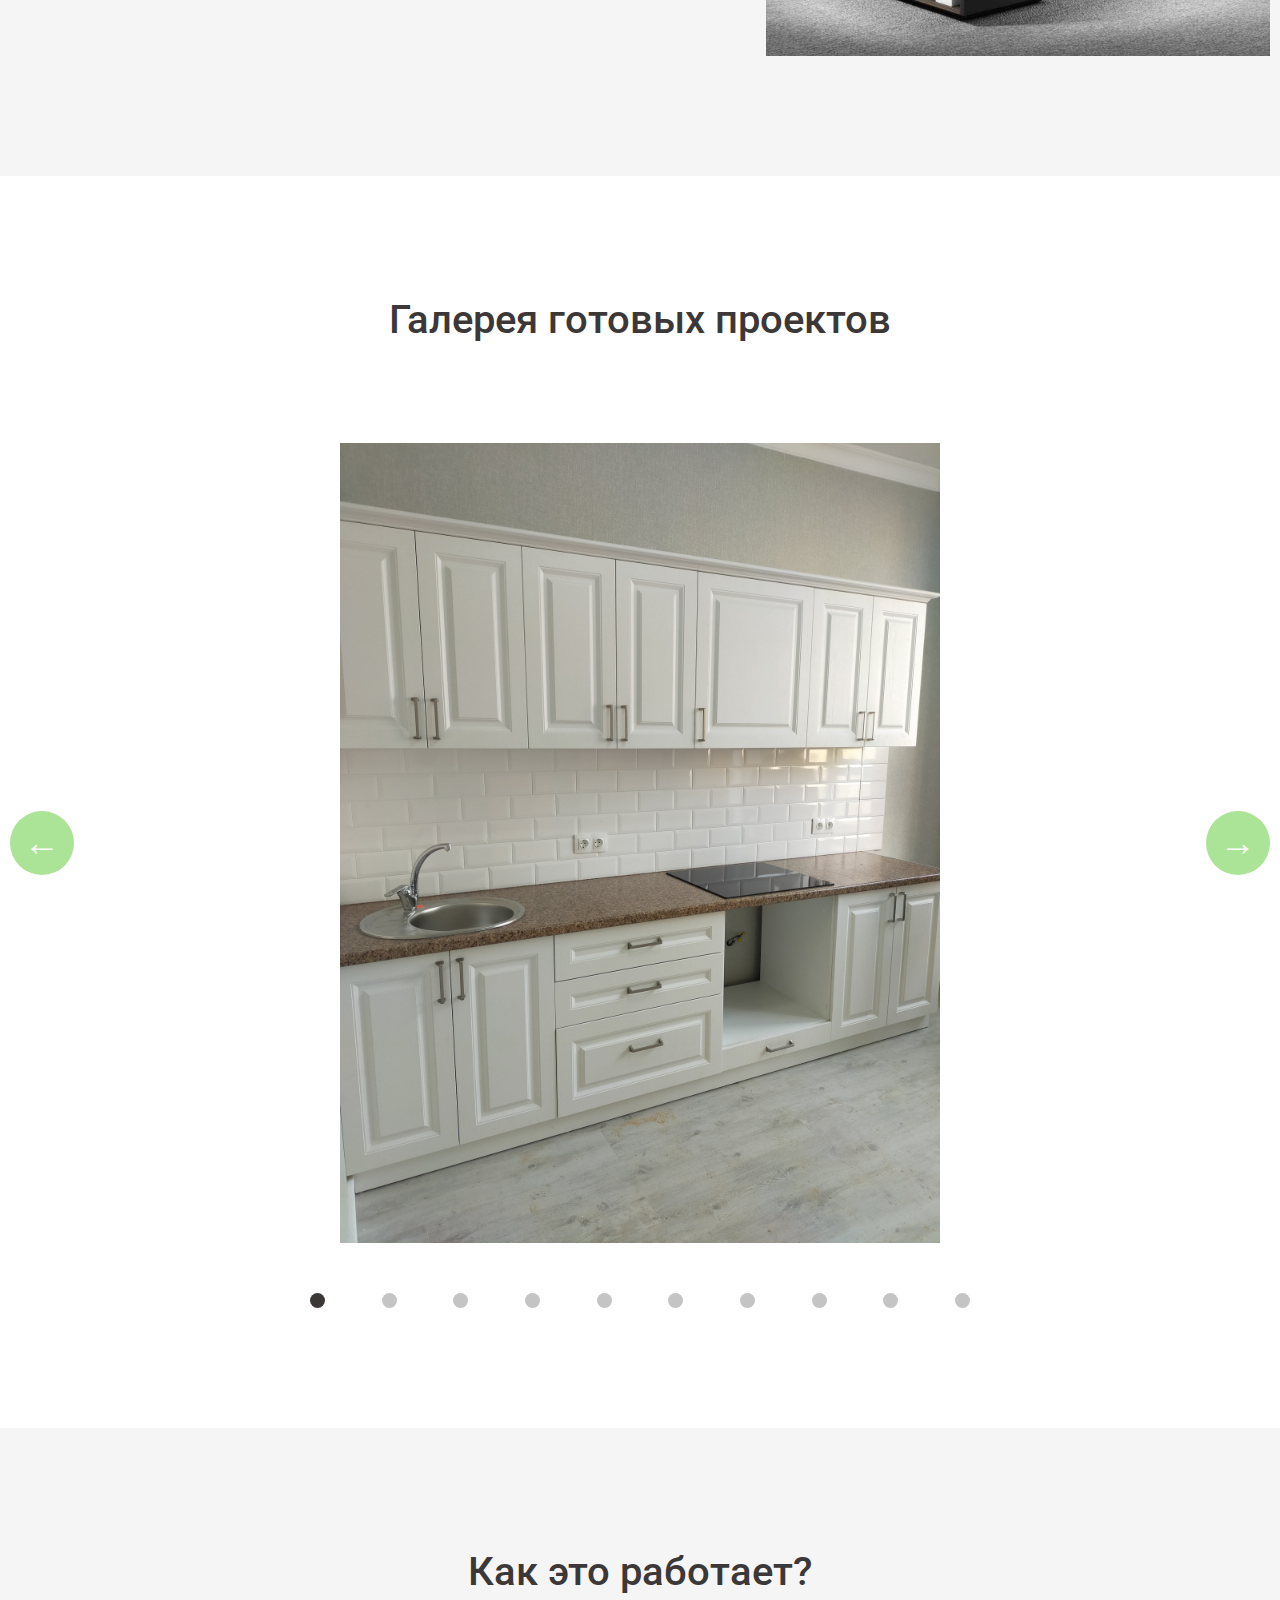
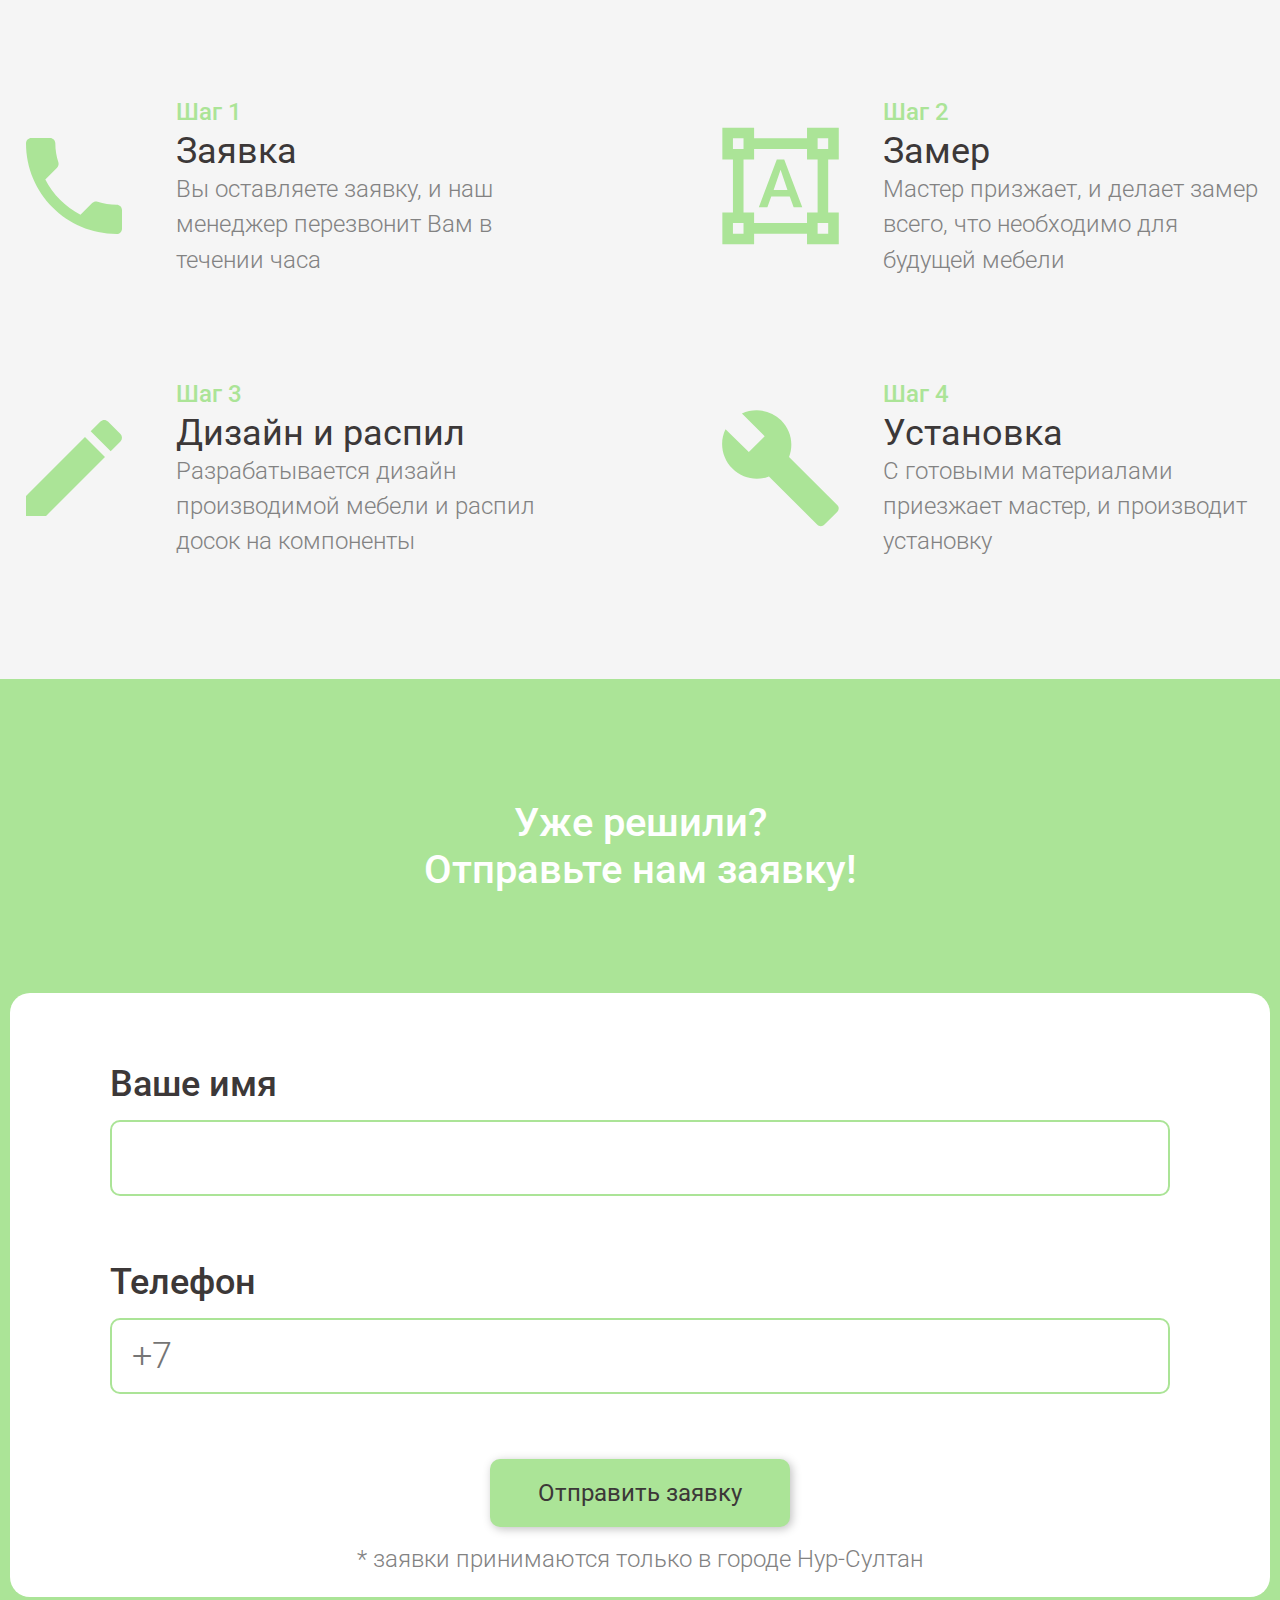
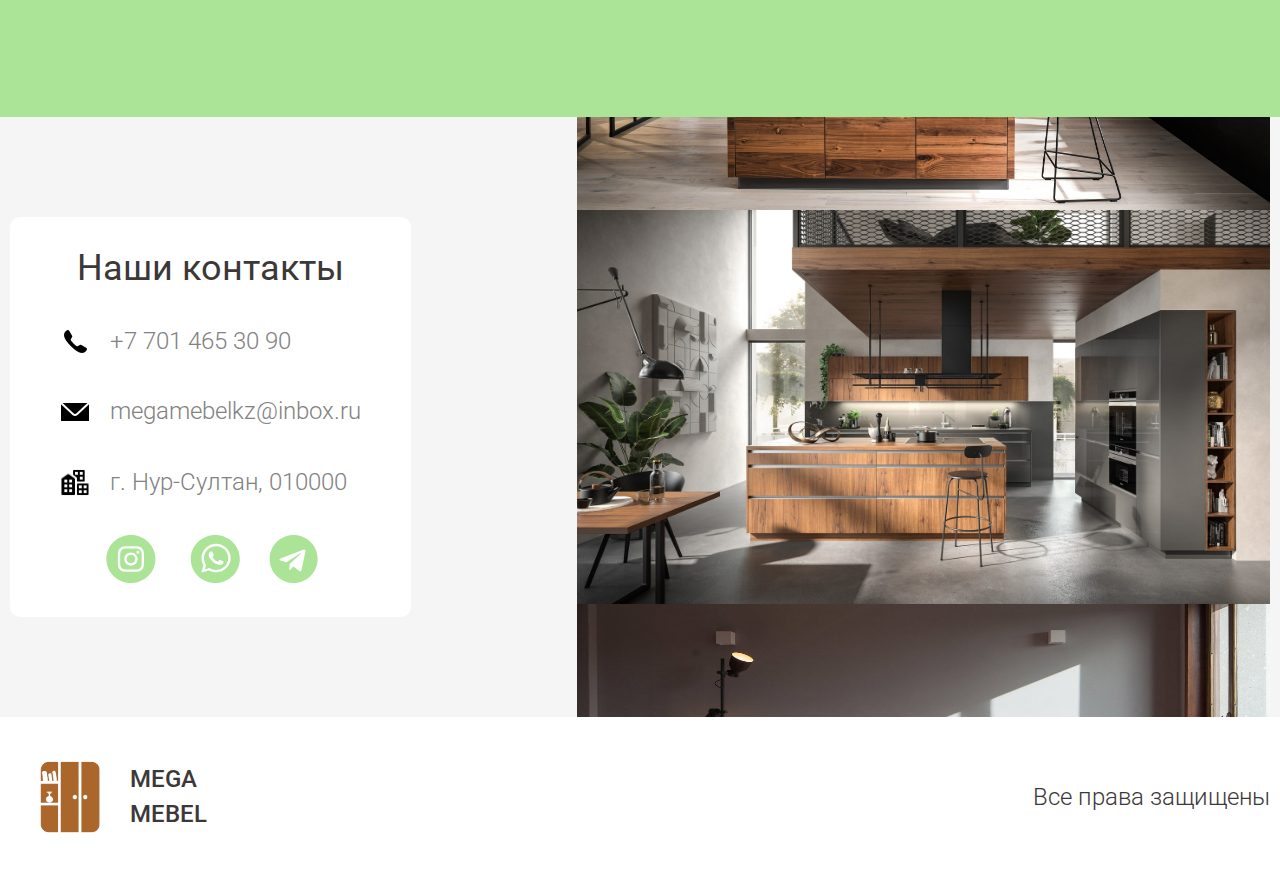
==== commit 03846e91: "minor changes in index.html" ====
--- a/index.html
+++ b/index.html
@@ -211,10 +211,10 @@
             <div class="wrapper">
                 <div class="content">
                     <h2>Уже решили? <br>
-                        Отправьте нам заявку</h2>
+                        Отправьте нам заявку!</h2>
                         <form class="form__container" action="telegram.php" method="POST">
                             <label for="name-input">Ваше имя</label>
-                            <input type="text" class="input-name" name="user_name" placeholder="Иванов Иван..." required="true">
+                            <input type="text" class="input-name" name="user_name" required="true">
                             <label for="phone-input">Телефон</label>
                             <input type="tel" class="input-phone" name="user_phone" placeholder="+7" required="true">
                             <button class="btn">Отправить заявку</button>
@@ -229,7 +229,7 @@
         <div class="container">
             <div class="contacts-container">
                 <div class="contacts-box">
-                    <h3 class="title">Свяжитесь с нами</h3>
+                    <h3 class="title">Наши контакты</h3>
                     <div class="contact-item">
                         <img src="assets/icons/Phone small.svg" alt="">
                         <p class="sub-title">+7 701 465 30 90</p>
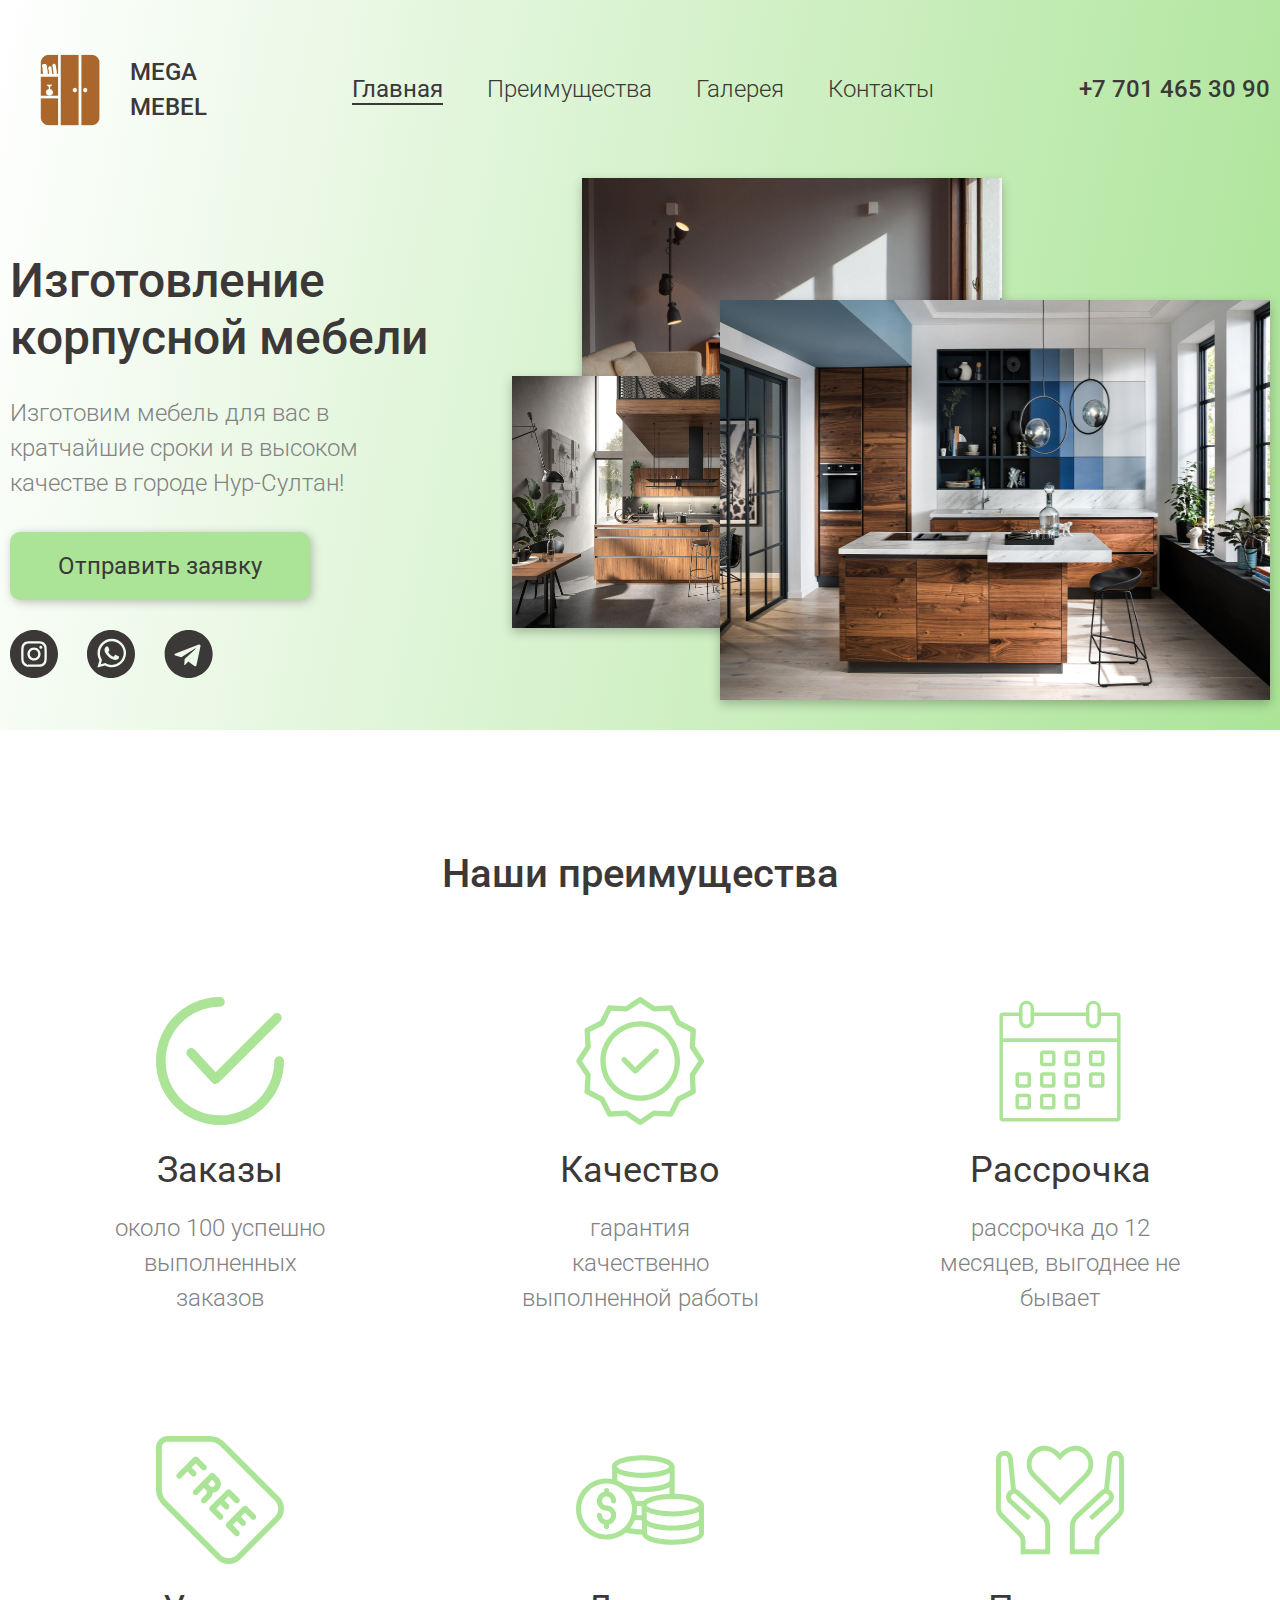
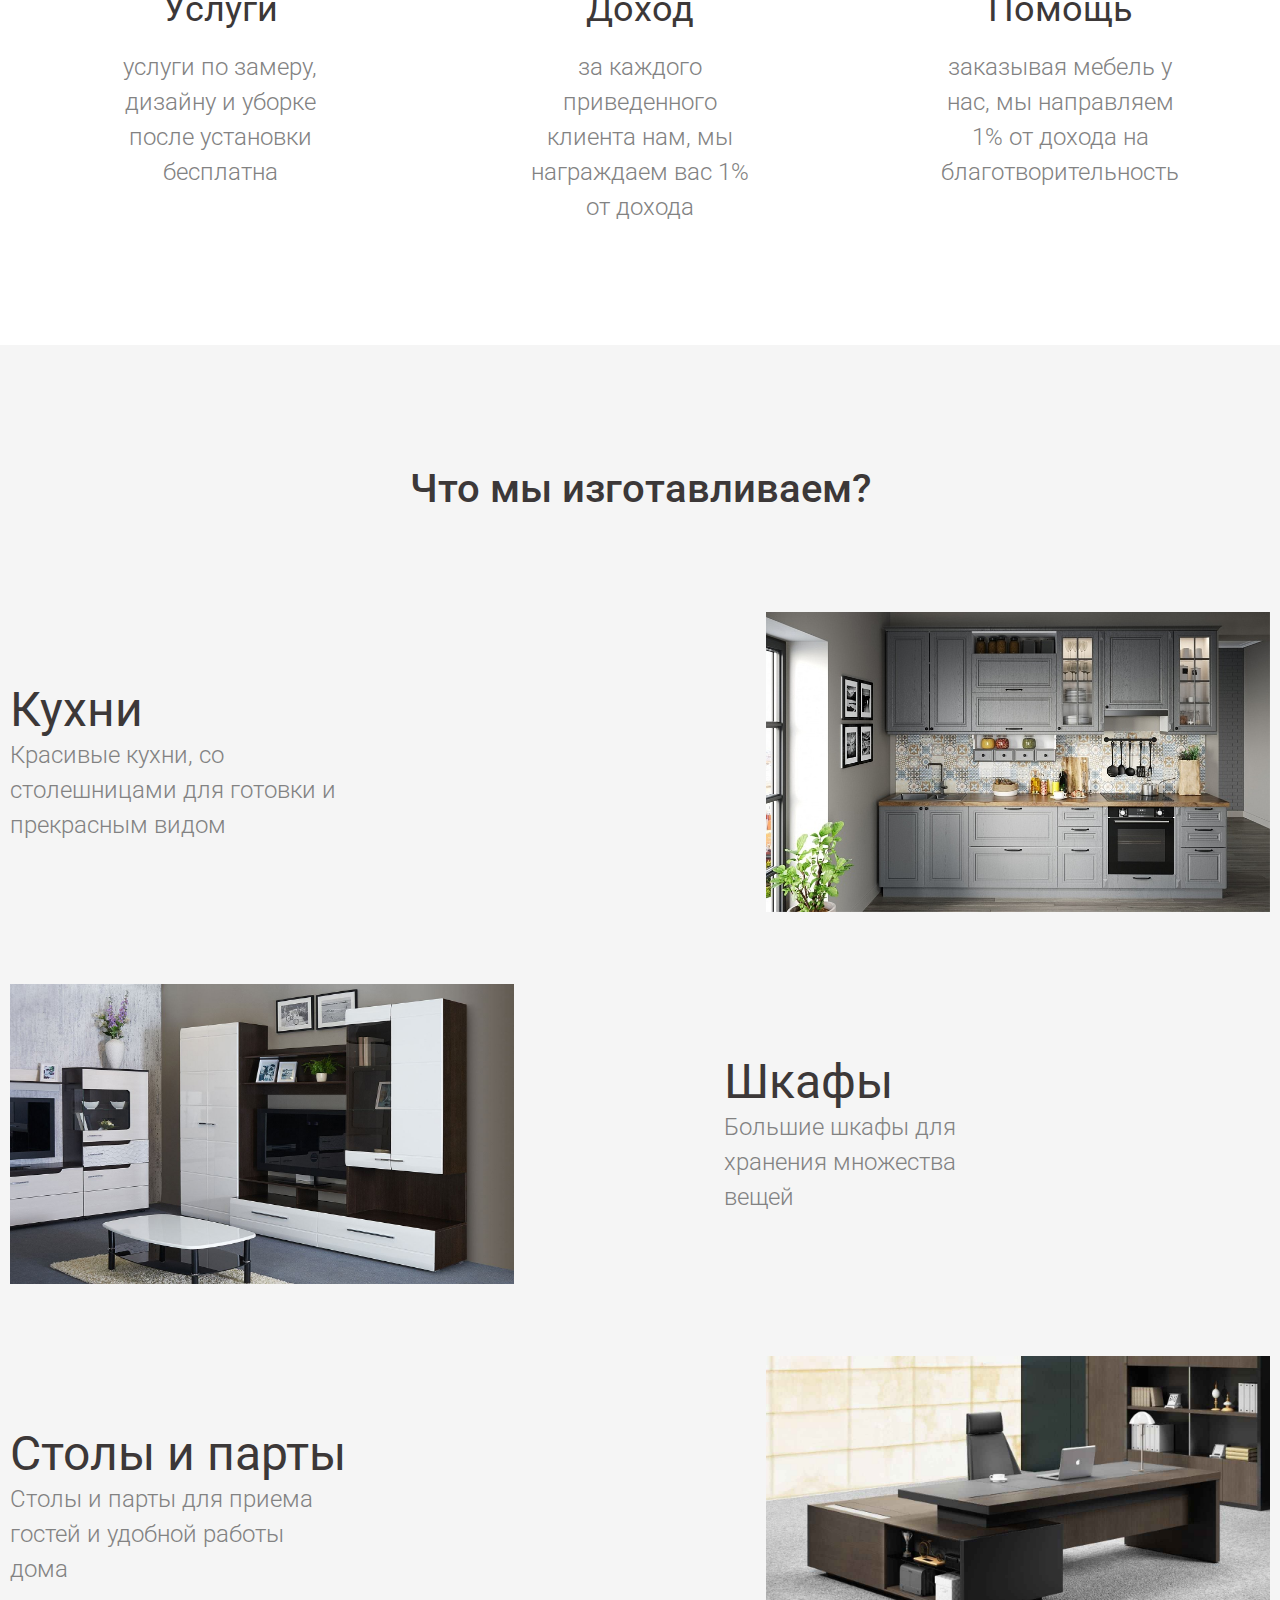
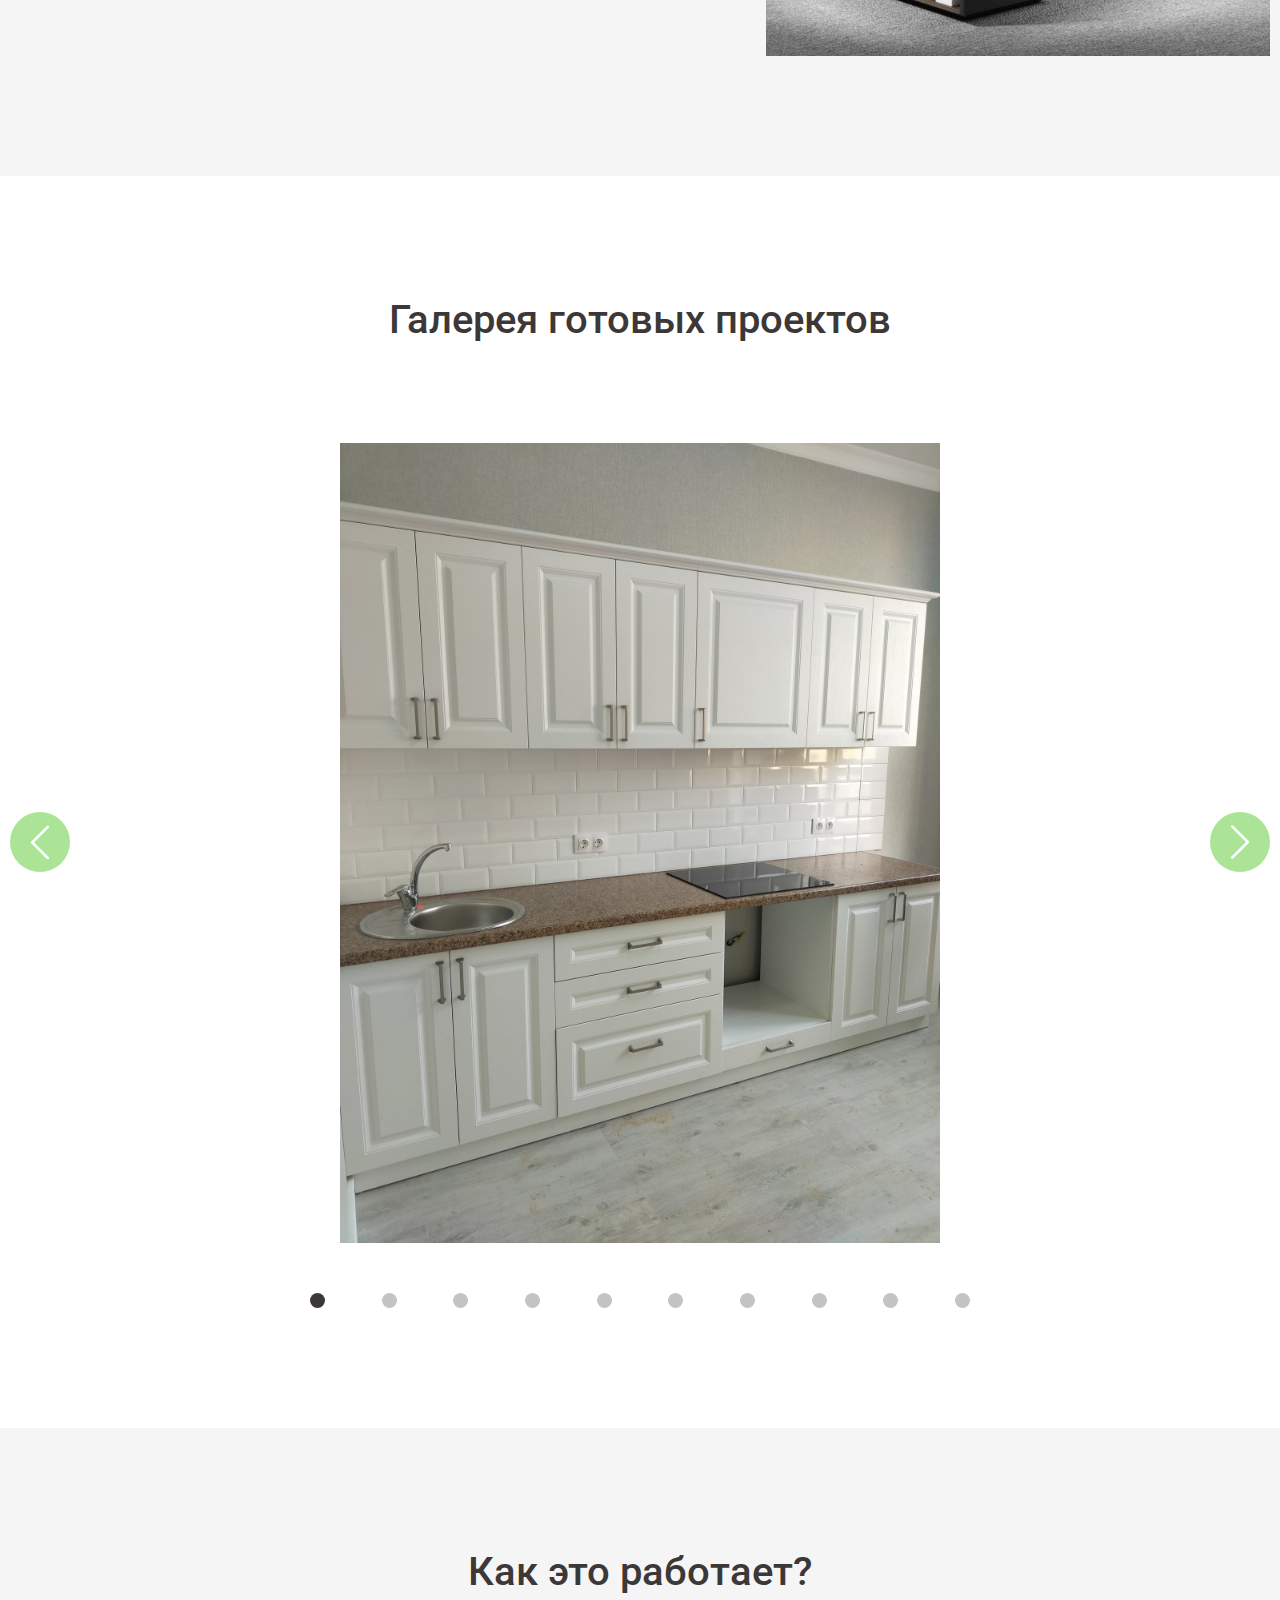
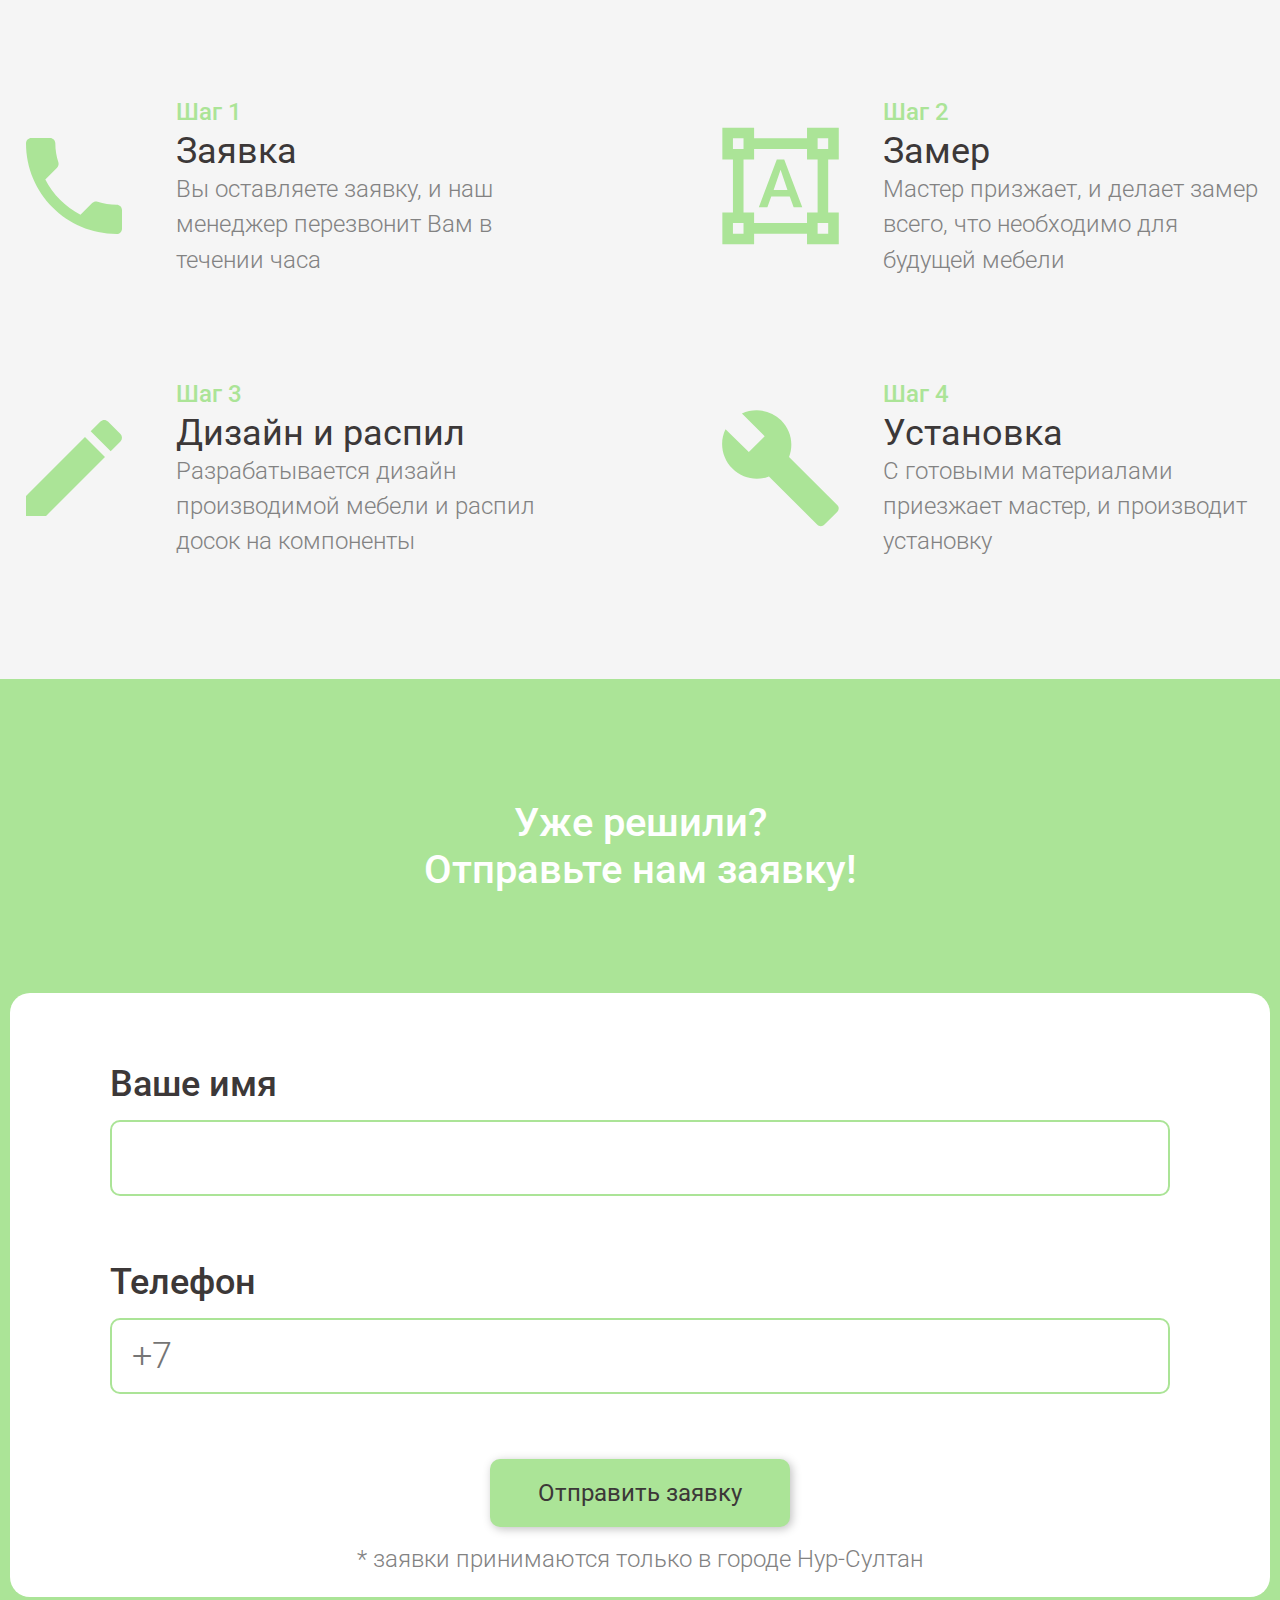
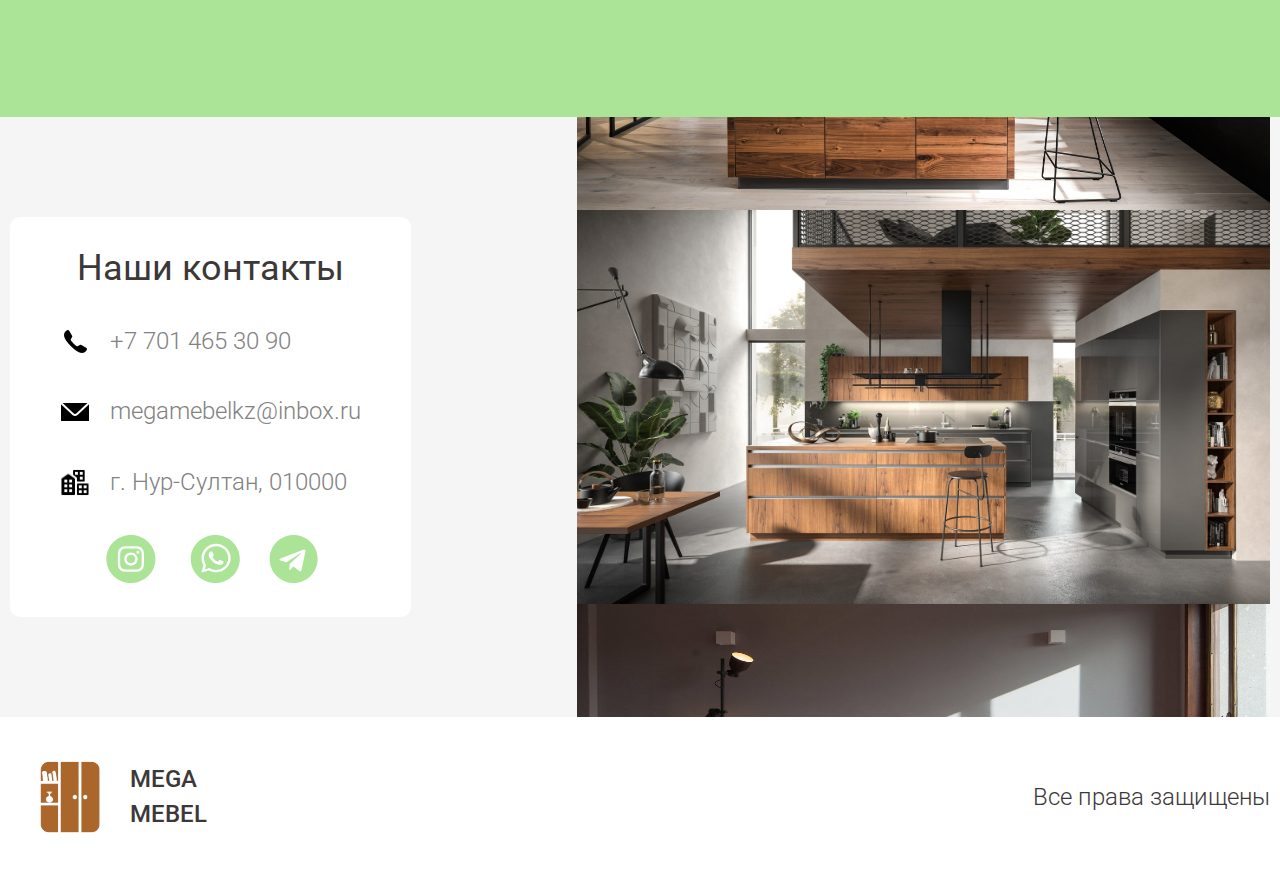
==== commit 577180a8: "fixed gallery buttons" ====
--- a/index.html
+++ b/index.html
@@ -140,9 +140,9 @@
                 <div class="content">
                     <h2>Галерея готовых проектов</h2>
                     <div class="gallery-content">
-                        <button class="arrow-btn left-arrow">&larr;</button>
+                        <button class="arrow-btn left-arrow"><img src="assets/icons/left-arrow.svg" alt=""></button>
                         <img src="" alt="" class="gallery-img">
-                        <button class="arrow-btn right-arrow">&rarr;</button>
+                        <button class="arrow-btn right-arrow"><img src="assets/icons/right-arrow.svg" alt=""></button>
                     </div>
                     <div class="dots">
                         <div class="dot dot_active"></div>
--- a/main.css
+++ b/main.css
@@ -313,25 +313,22 @@
   margin-bottom: 50px;
 }
 
-.gallery-content img {
+.gallery-img {
   width: 85%;
   height: 800px;
   object-fit: contain;
 }
 
 .arrow-btn {
-  background-color: var(--primary);
-  color: #ffffff;
-  font-size: 36px;
+  background-color: #ffffff;
   border: none;
-  border-radius: 100%;
-  width: 64px;
-  height: 64px;
   cursor: pointer;
 }
 
-.arrow-btn:hover {
-  transform: scale(1.1);
+.arrow-btn img {
+  width: 60px;
+  height: 60px;
+  margin: auto;
 }
 
 .dots {
@@ -637,17 +634,17 @@
   }
 
   /* Gallery */
-  .arrow-btn {
+
+  .arrow-btn img {
     width: 40px;
     height: 40px;
-    font-size: 24px;
   }
 
   .dots {
     padding: 0 175px;
   }
 
-  .gallery-content img {
+  .gallery-img {
     height: 500px;
   }
   /* Gallery */
@@ -818,18 +815,20 @@
   /* Gallery */
   .gallery-content {
     flex-wrap: wrap;
-    margin-bottom: 10px;
-  }
-
-  .gallery-content img {
+    margin-bottom: 20px;
+    justify-content: center;
+  }
+
+  .gallery-img {
     order: 1;
     width: 100%;
-    margin-bottom: 10px;
-    height: 250px;
-  }
-
-  .gallery-content .arrow-btn {
+    height: 350px;
+  }
+
+  .arrow-btn {
     order: 2;
+    margin: 0 1rem;
+    margin-top: 1rem;
   }
 
   .dots {
